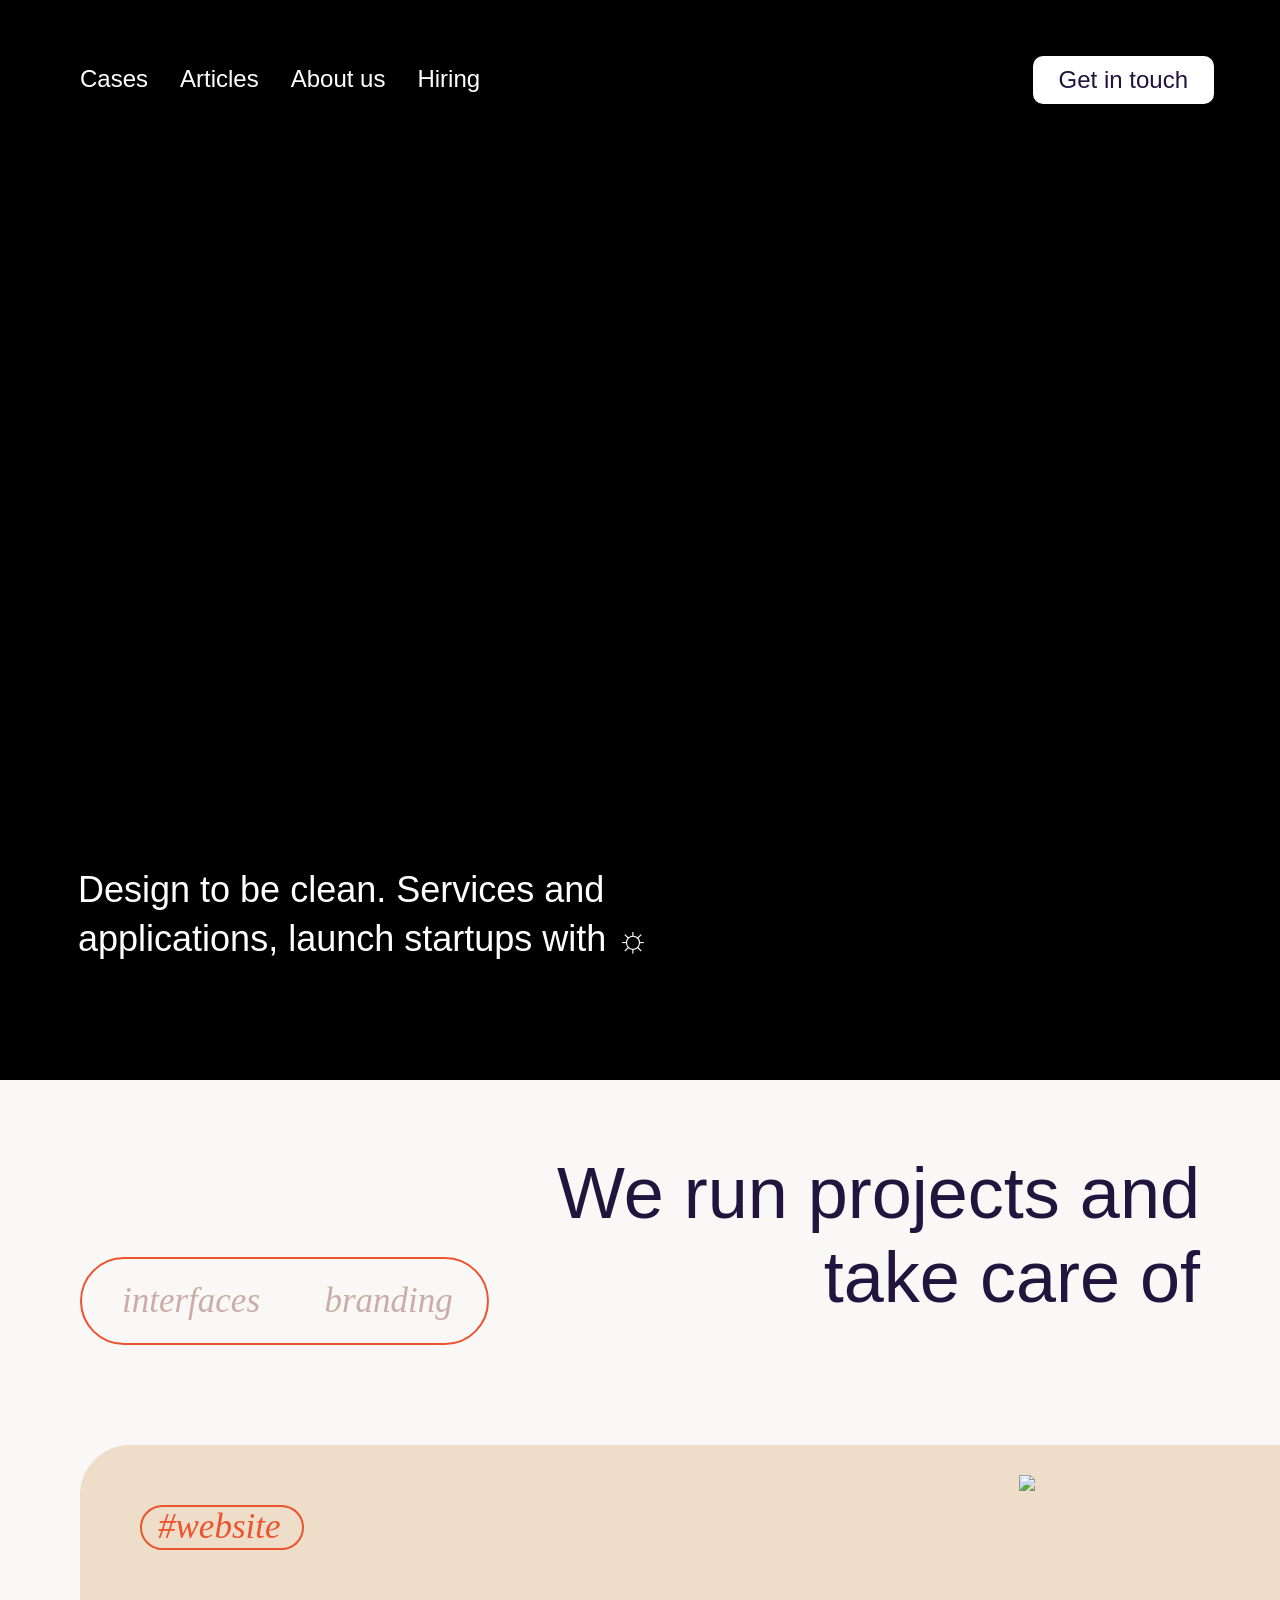
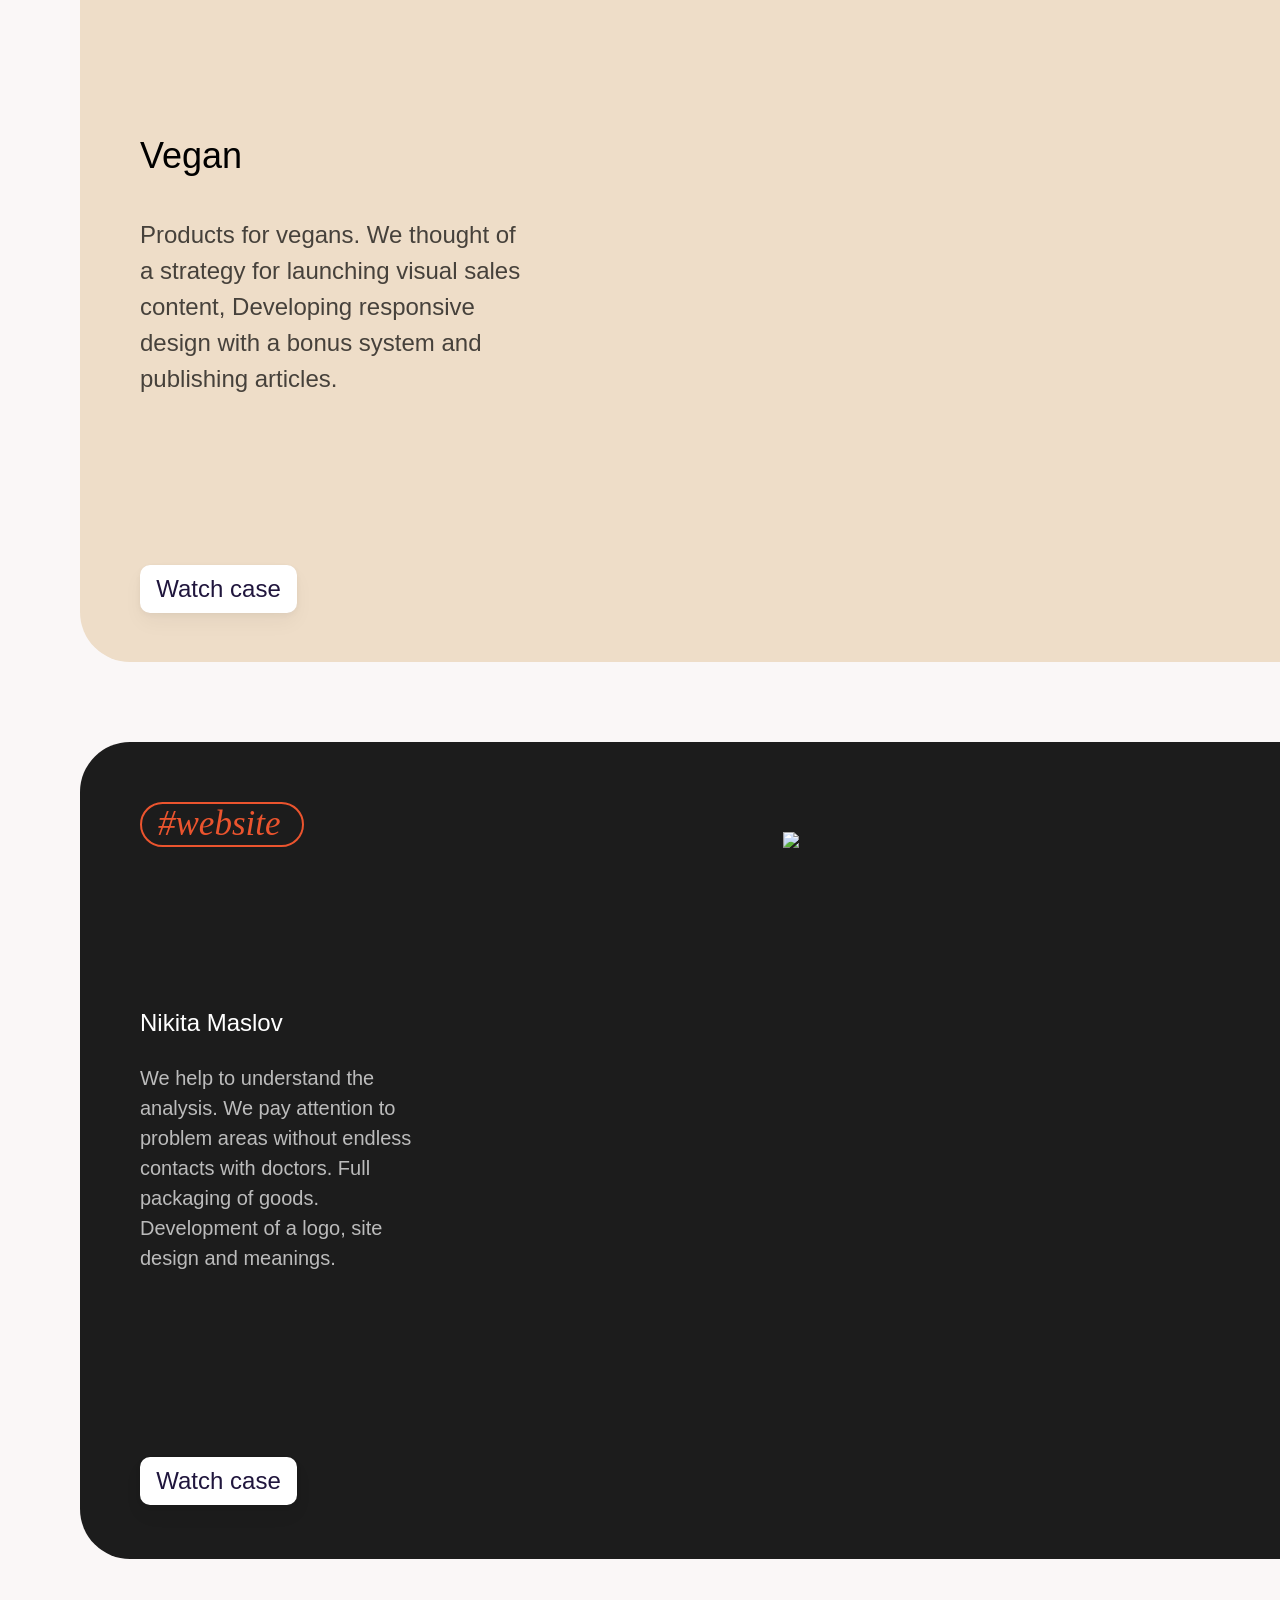
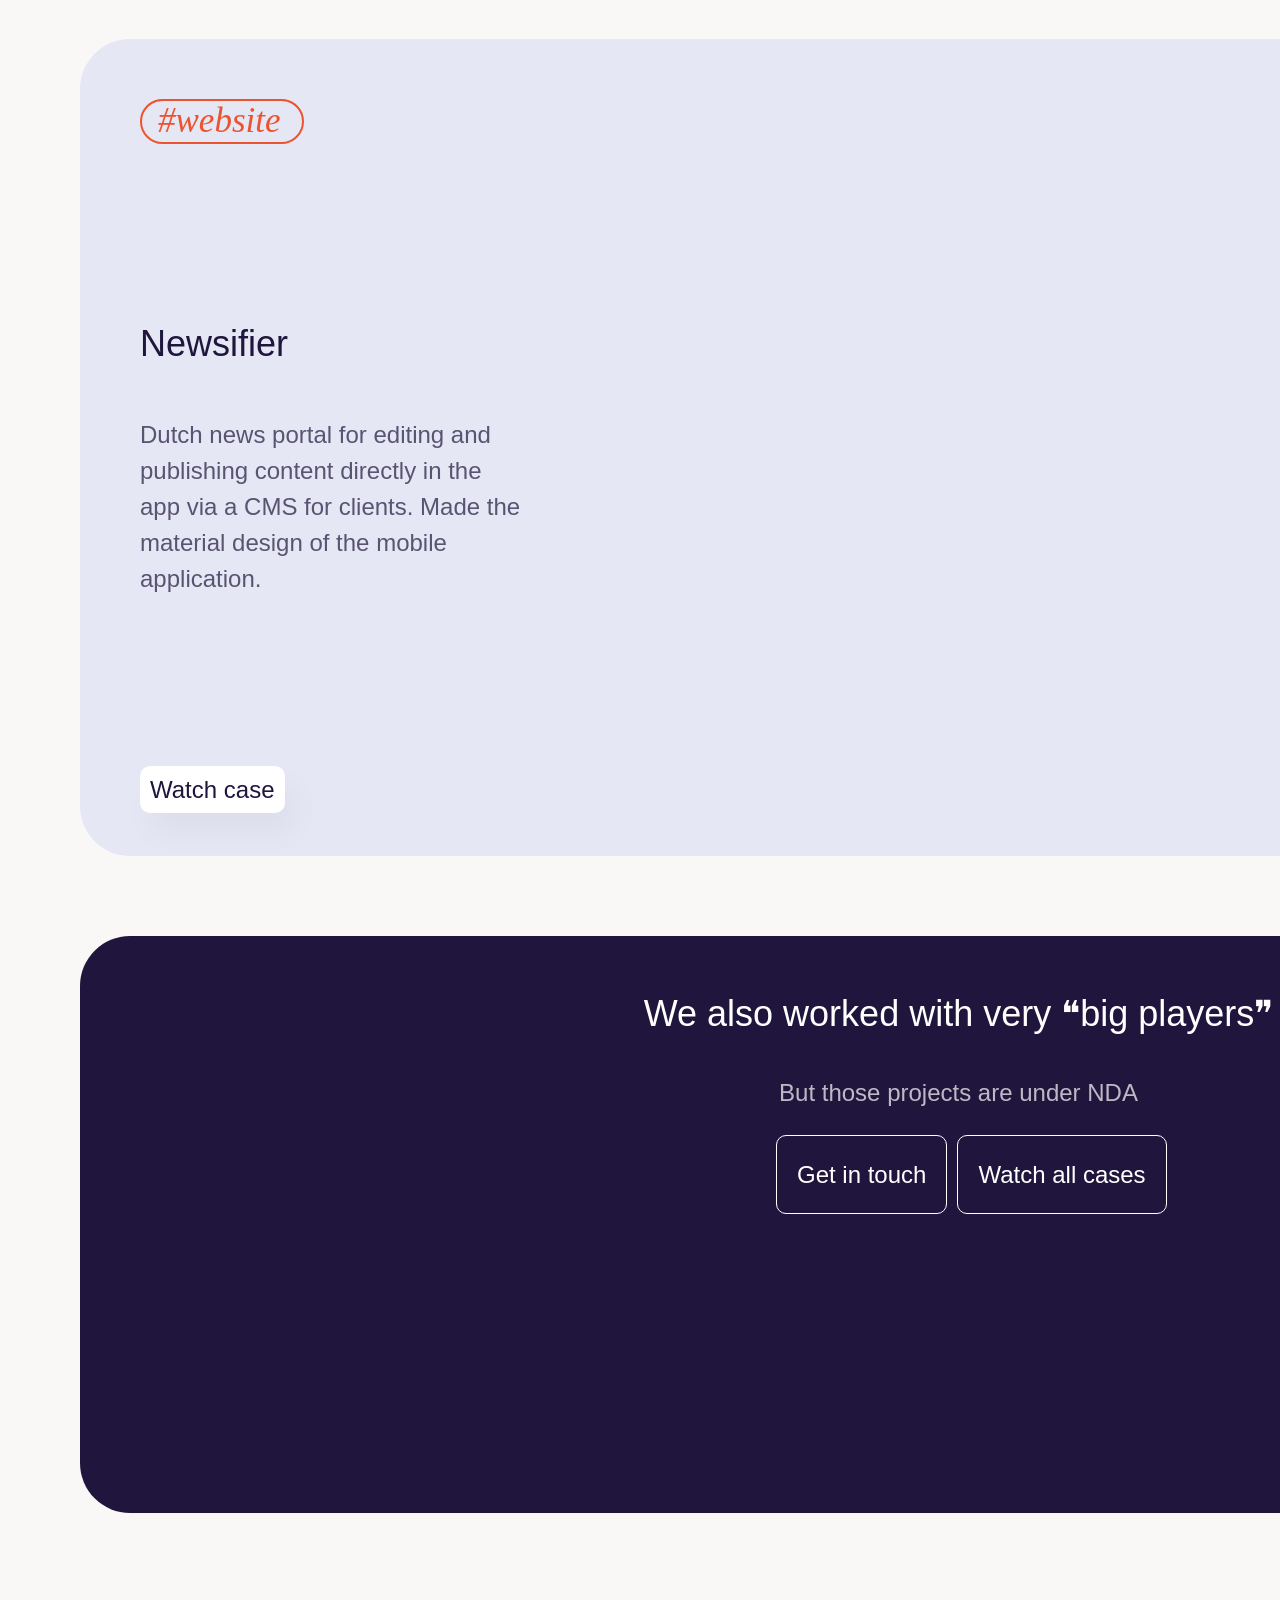
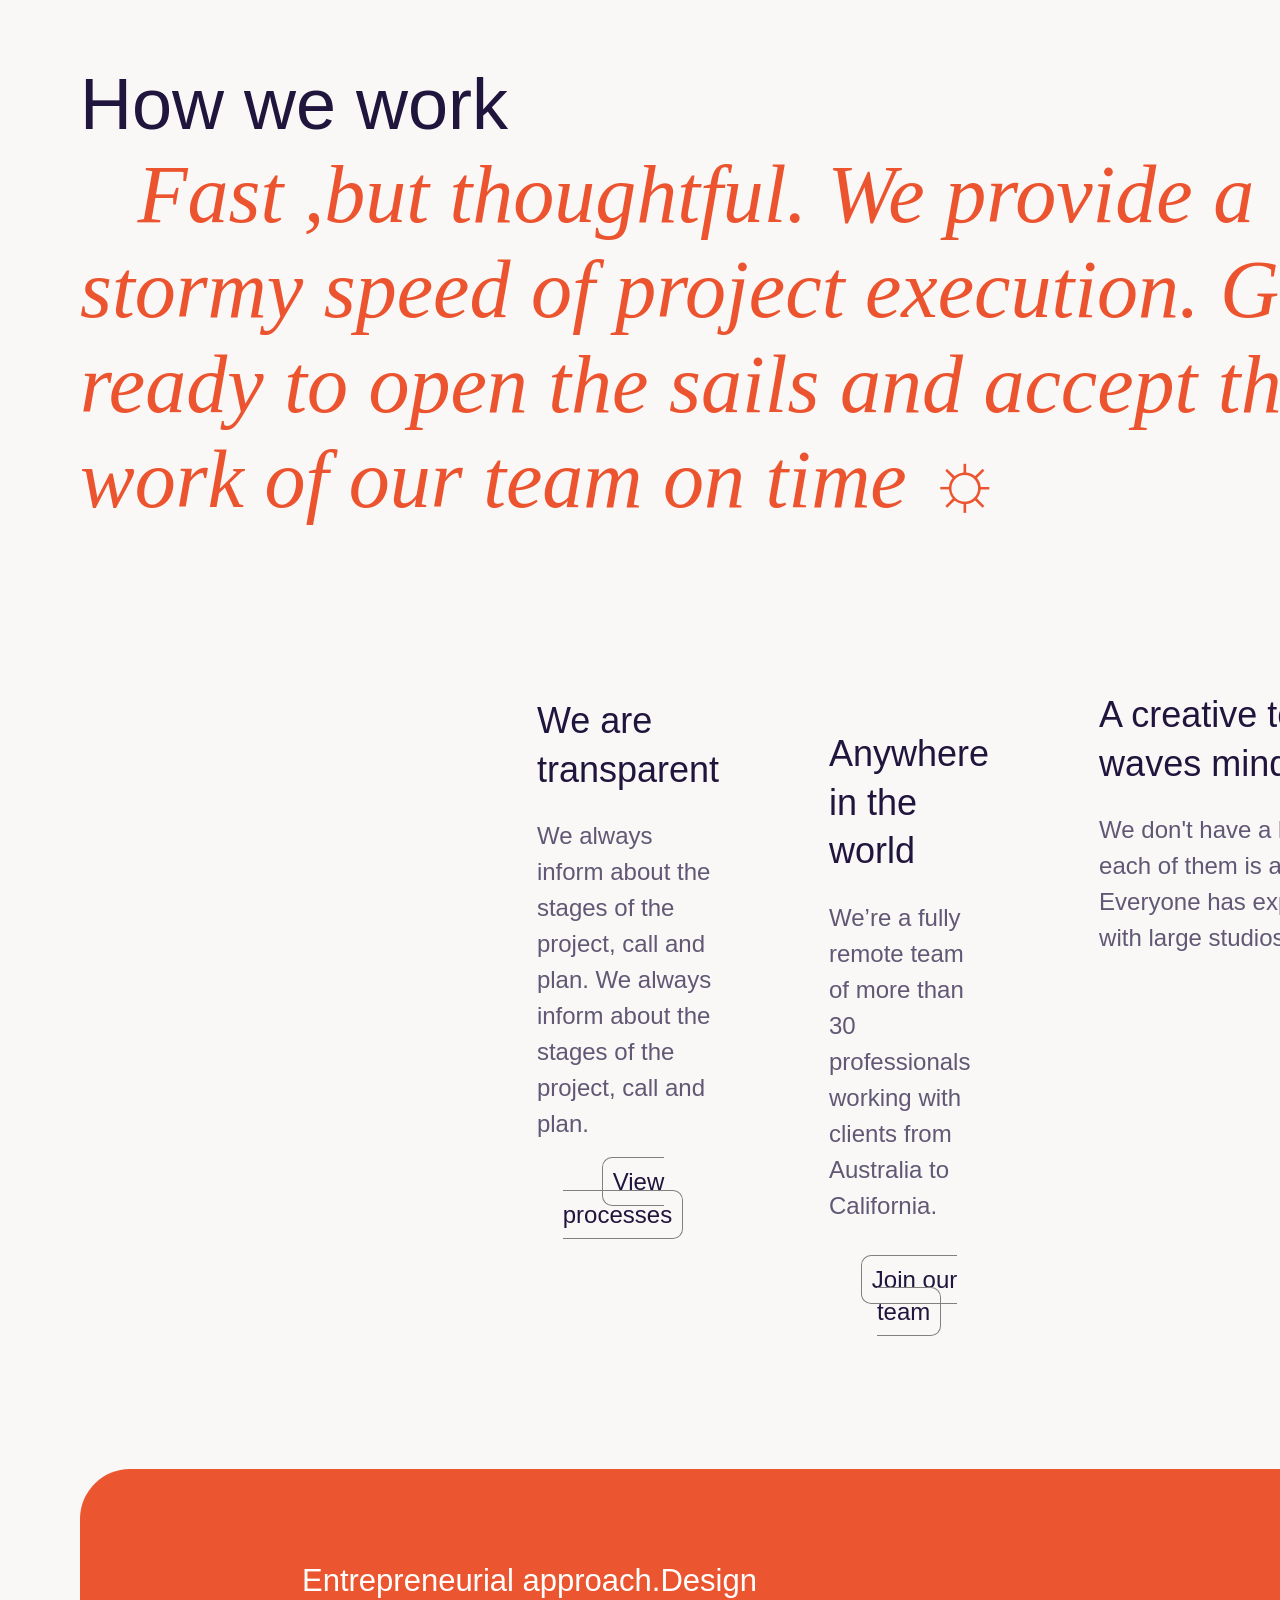
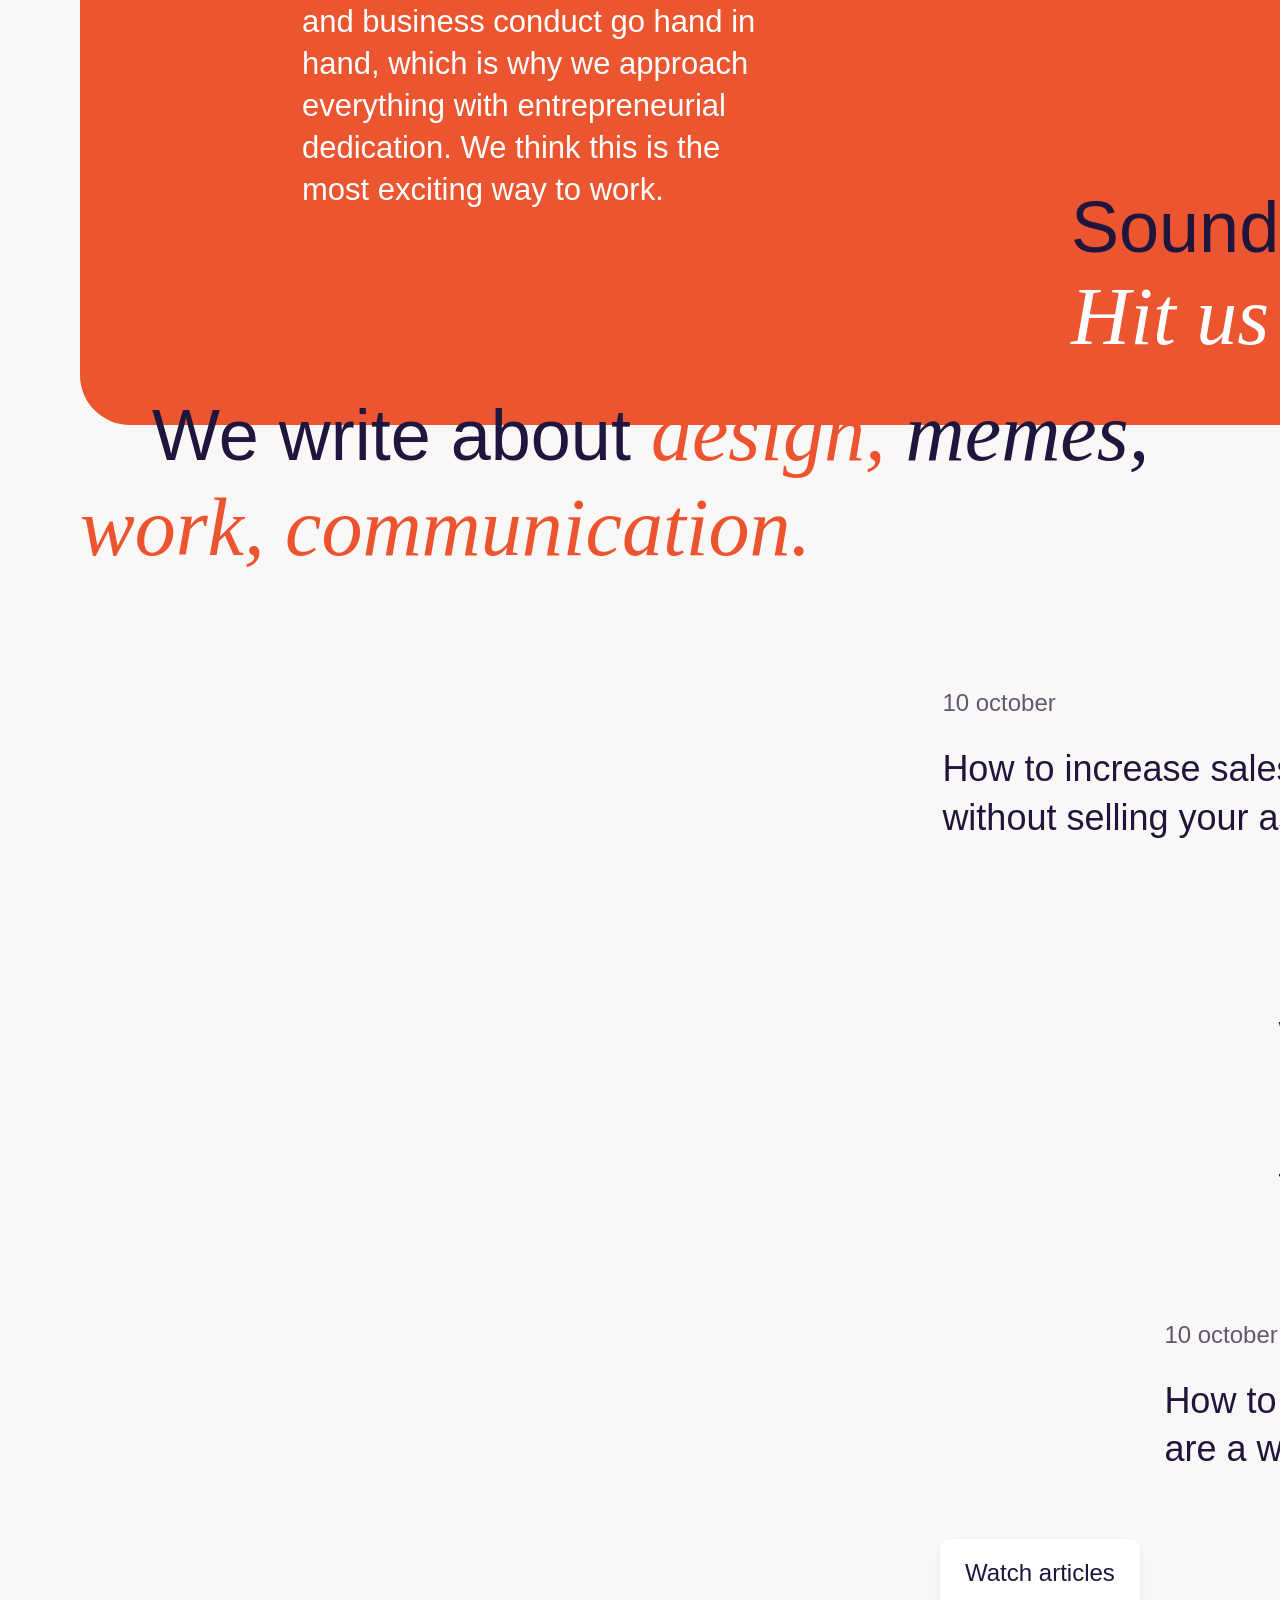
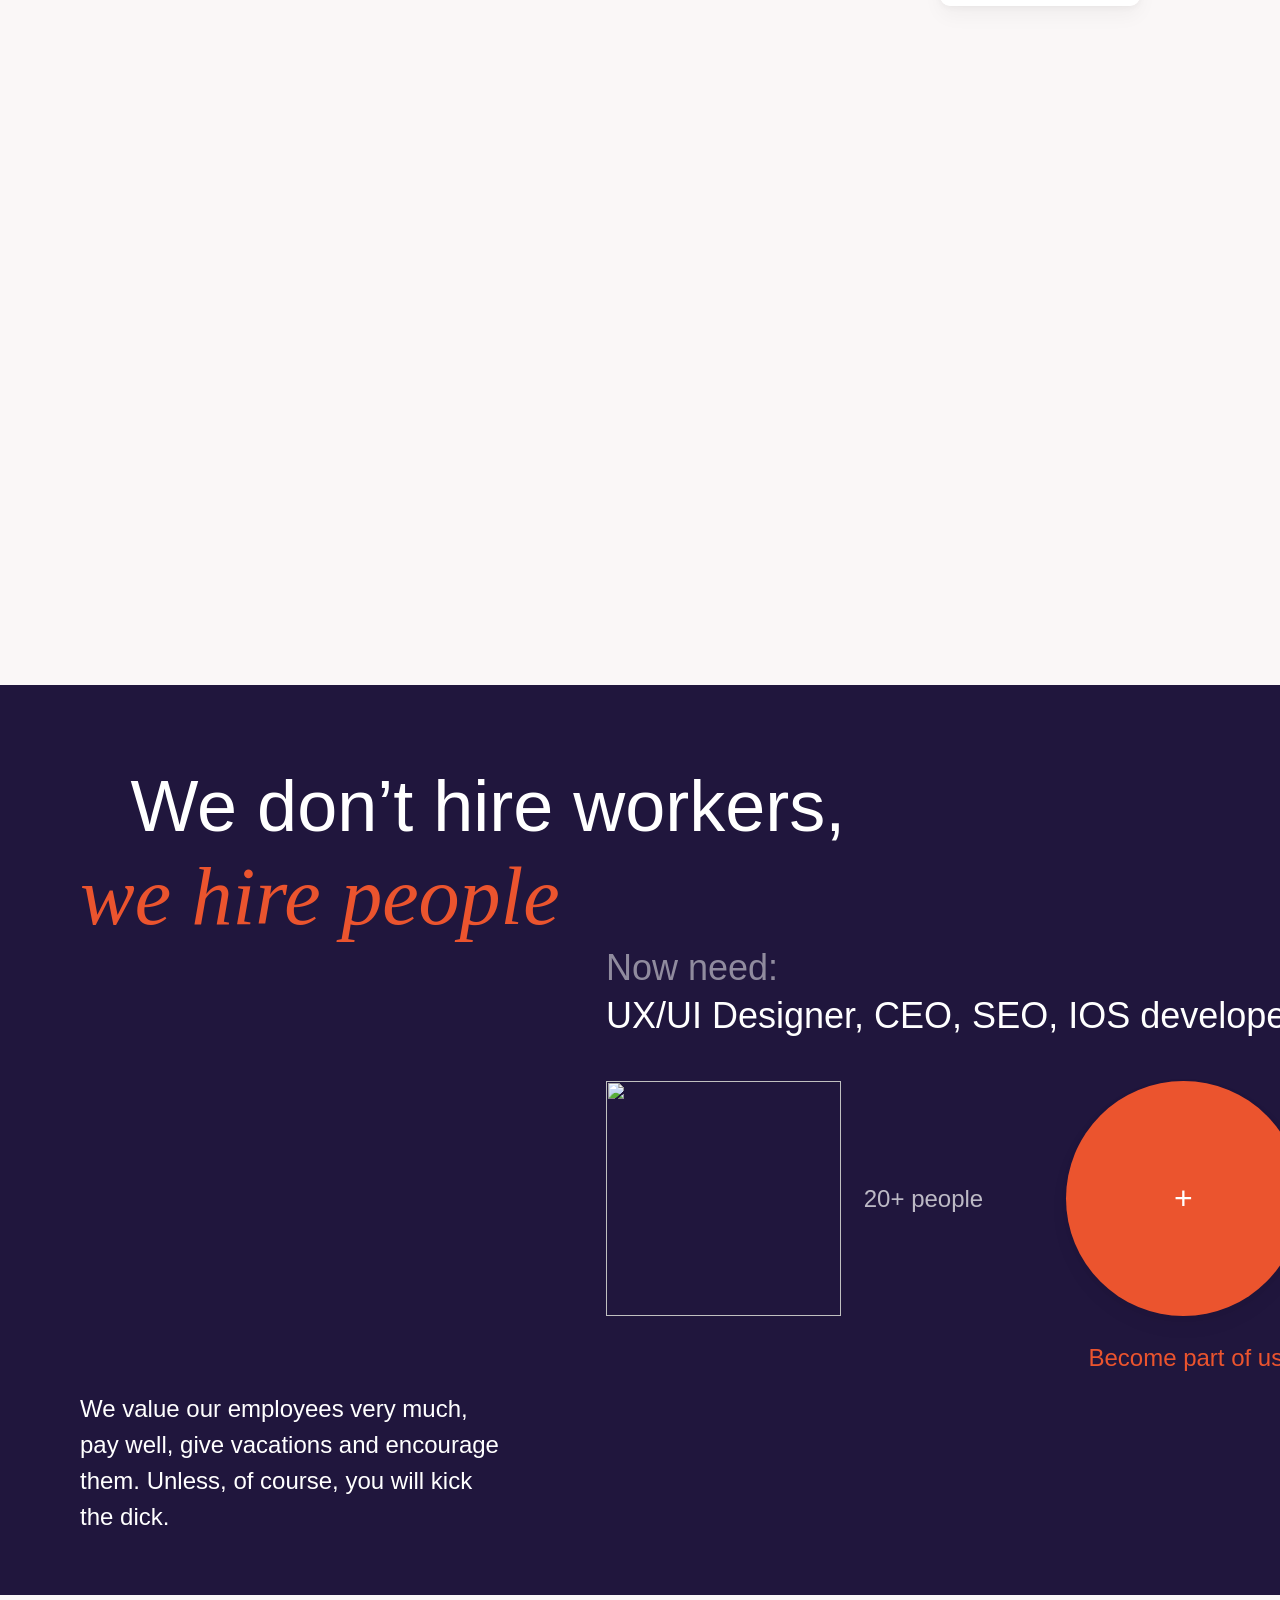
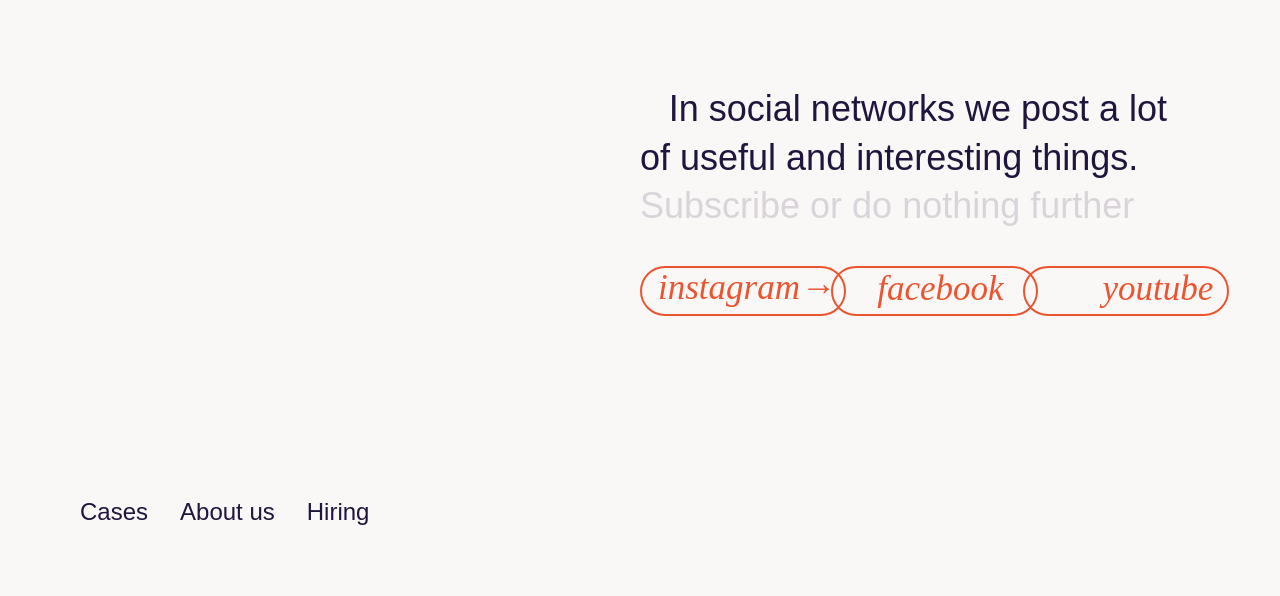
==== index.html @ 2e79daba "test test" ====
<!DOCTYPE html>
<head>
	<meta charset="utf-8">
	<link rel="stylesheet" href="style.css">
	<style type="text/css">
		
	</style>

	







</head>
<body>
<!-- Main -->
	
	<div class="page_one">

		<div class="container">


			<div class="header">
				<div class="header_inner">
					<a class="header_btn" href="#">Cases</a>
					<a class="header_btn" href="#">Articles</a>
					<a class="header_btn" href="#">About us</a>
					<a class="header_btn" href="#">Hiring</a>
				</div>
				<div class="btn_git">
					<div class=btn>
						<a class="git" href="#">Get in touch</a>
					</div>
				</div>	
			</div>


			<div class="page_one_content">
			

				<div class="page_one_text">
					<div class="page_one_text1">
						<h1></h1>
					</div>
					<div class="page_one_text2">
						<h2></h2>
					</div>		
				</div>


			</div>


			<div class="page_one_inf">
				<p class="page_one_inf2">Design to be clean. Services and applications, launch startups with ☼ </p>
			</div>
			<div class="page_one_btn2">	

				<div class="page_one_btn3_text">
					<p class="page_one_btn3_text1">design</p>
				</div>
				<div class="page_one_btn4_text">
					<p class="page_one_btn4_text2">development</p>
				</div>

			</div>

		</div>

	</div>

<!-- Main -->
	
	<div class="content">
		<div class="container">
			
			<div class="content_info">

				<div class="content_btn">
					<div class="content_btn1">
						<p class="content_btn_text1">interfaces</p>
					</div>
					<div class="content_btn2">
						<p class="content_btn_text2">branding</p>
					</div>
				</div>

				<div class="content_info_exp">
					<p>We run projects and take care of </p>
				</div>
			</div>


			<div class="frame_1">
				<div class="frame_1_content">
					<div class="website">
						<p class="website_btn">#website</p>
					</div>
					<div class="frame_1_content_text">
						<h3 class="frame_1_content_text_1">Vegan</h3>
						<p class="frame_1_content_text_2">Products for vegans. We thought of a strategy for launching visual sales content, Developing responsive design with a bonus system and publishing articles.</p>
					</div>
					<div class="watch_case">
						<div class="watch_case_btn">
							<p class="watch_case_btn_text">Watch case</p>
						</div>
					</div>

				</div>
				<div class="frame_1_img">
					<img class="frame_1_iphone" src="img/frame_1.2.png">
				</div>
			</div>


			<div class="frame_2">
				<div class="frame_2_content">
					<div class="website">
						<p class="website_btn">#website</p>
					</div>
					<div class="frame_2_content_text">
						<h3 class="frame_2_content_text_1">Nikita Maslov</h3>
						<p class="frame_2_content_text_2">We help to understand the analysis. We pay attention to problem areas without endless contacts with doctors. Full packaging of goods. Development of a logo, site design and meanings. </p>
					</div>
					<div class="watch_case">
						<div class="watch_case_btn">
							<p class="watch_case_btn_text">Watch case</p>
						</div>
					</div>
					
				</div>
				<div class="frame_2_img">
					<img src="img/frame_2.png">
				</div>
			</div>


			<div class="frame_3" >
				<div class="frame_3_content">
					<div class="website">
						<p class="website_btn">#website</p>
					</div>
					<div class="frame_3_content_text">
							<h3 class="frame_3_content_text_1">Newsifier</h3>
							<p class="frame_3_content_text_2">Dutch news portal for editing and publishing content directly in the app via a CMS for clients. Made the material design of the mobile application.</p>
					</div>
					<div class="watch_case_3">
						<div class="watch_case_btn_3">
							<a class="watch_case_btn_text_3" href="#">Watch case</a>
						</div>
					</div>
				</div>
				<div class="frame_3_img">
					<img src="img/frame_3.png" alt="">
				</div>
			</div>
			<div class="frame_4">
				<marquee scrollamount="80" class="frame_4_12">
					<img class="frame_4_1" src="img/frame_4_1.png" alt="">
					<img class="frame_4_2" src="img/frame_4_2.png" alt="">
					
				</marquee>
				<div class="frame_4_content">
					<div class="frame_4_content_1">
						<p class="frame_4_content_1_1">We also worked with very ❝big players❞</p>
					</div>
					<div class="frame_4_content_2">
						<p class="frame_4_content_2_1">But those projects are under NDA</p>
					</div>
					<div class="frame_4_content_3">
						<div class="frame_4_content_3_1">
							<a class="frame_4_content_3_1_1" href="#">Get in touch</a>
							<a class="frame_4_content_3_1_2" href="#">Watch all cases</a>
						</div>
					</div>
				</div>

				
			</div>
			<div class="frame_5">
				<div class="frame_5_text">
					<h2 class="frame_5_text_1">How we work</h2>
					<div class="frame_5_text_2">
						<p class="frame_5_text_2_1">   Fast ,but thoughtful. We provide a stormy speed of project execution. Get ready to open the sails and accept the work of our team on time ☼</p>
					</div>
				</div>
			</div>
			<div class="frame_6">
				<div class="frame_6_1">
					<div class="frame_6_1_1">
						<h3 class="frame_6_1_1_1">We are transparent</h3>
					</div>
					<div class="frame_6_1_2">
						<p class="frame_6_1_2_1">We always inform about the stages of the project, call and plan. We always inform about the stages of the project, call and plan.</p>
					</div>
					<div class="frame_6_1_3">
						<a class="frame_6_1_3_1" href="#">View processes</a>
					</div>
					<img class="frame_6_img" src="img/frame_6_1.png" alt="">
				</div>
				<div class="frame_6_2">
					<img class="frame_6_2_img" src="img/frame_6_2.png" alt="">
					<div class="frame_6_2_1">
						<h3 class="frame_6_2_1_1">Anywhere in the world</h3>
					</div>
					<div class="frame_6_2_2">
						<p class="frame_6_2_2_1">We’re a fully remote team of more than 30 professionals working with clients from Australia to California.</p>
					</div>
					<div class="frame_6_2_3">
						<a class="frame_6_2_3_1" href="#">Join our team</a>
					</div>
				</div>
				<div class="frame_6_3">
					<div class="frame_6_3_1">
						<p class="frame_6_3_1_1">A creative team with waves minds </p>
					</div>
					<div class="frame_6_3_2">
						<p class="frame_6_3_2_1">We don't have a lot of people, but each of them is a professional. Everyone has experience working with large studios and clients.</p>
					</div>
					<div class="frame_6_3_3">
						
					</div>
				</div>
			</div>

			<div class="frame_7">
				<div class="frame_7_1">
					<p class="frame_7_1_1">Entrepreneurial approach.Design and business conduct go hand in hand, which is why we approach everything with entrepreneurial dedication. We think this is the most exciting way to work.</p>
				</div>
				<div class="frame_7_2">
					<div class="frame_7_2_1">
						<p class="frame_7_2_1_1">Sounds good?</p>
					</div>
					<div class="frame_7_2_2">
						<p class="frame_7_2_2_1">Hit us up →</p><a class="frame_7_2_2_2" href="#">Get in touch</a>
					</div>
				</div>
			</div>

		<!-- <div class="frame_8">
				<div class="frame_8_1">
					<p class="frame_8_1_1_1">We write about</p><p class="frame_8_1_1_2">design,</p><p class="frame_8_1_1_3">memes,</p><p class="frame_8_1_1_4">work, communication</p>
				</div>
				<div class="frame_8_2">
					<div class="frame_8_2_1">
						
					</div>
					<div class="frame_8_2_2">
						
					</div>
				</div>
				<div class="frame_8_3">
					<div class="frame_8_3_1">
						
					</div>
					<div class="frame_8_3_2">
						
					</div>
				</div>
				<div class="frame_8_4">
					<div class="frame_8_4_1">
						
					</div>
					<div class="frame_8_4_2">
						
					</div>
				</div>
			</div> -->

		</div>
	</div>
	
	<div class="people">
		<div class="container">
			<div class="frame_8">
				<div class="frame_8_1">
					<p class="frame_8_1_1_1">We write about <span class="frame_8_1_1_2">design,</span> <span class="frame_8_1_1_3">memes,</span> <span class="frame_8_1_1_4">work, communication.</span> </p>
				</div>
				<div class="frame_8_2">
					<div class="frame_8_2_1">
						<img src="img/people_1.png" alt="">
					</div>
					<div class="frame_8_2_2">
						<p class="frame_8_2_2_1">10 october</p>
						<img class="frame_8_2_2_2" src="img/arrow.png" alt="">
						<p class="frame_8_2_2_3">How to increase sales without selling your ass</p>
					</div>
				</div>
				<div class="frame_8_3">
					<div class="frame_8_3_1">
						<img src="img/people_2.png" alt="">
					</div>
					<div class="frame_8_3_2">
						<p class="frame_8_2_2_1">10 october</p>
						<img class="frame_8_2_2_2" src="img/arrow.png" alt="">
						<p class="frame_8_2_2_3">What to do if work is not progressing but tomorrow is a deadline and you are fucked</p>
					</div>
				</div>
				<div class="frame_8_4">
					<div class="frame_8_4_1">
						<img src="img/people_3.png" alt="">
					</div>
					<div class="frame_8_4_2">
						<p class="frame_8_2_2_1">10 october</p>
						<img class="frame_8_2_2_2" src="img/arrow.png" alt="">
						<p class="frame_8_2_2_3">How to design when you are a wagon</p>
					</div>
				</div>
				<div class="frame_8_btn">
					<div class="btn_watch_articles">
						<a class="btn_watch_articles_1" href="#">Watch articles</a>
					</div>
				</div>

			</div>
		</div>
	</div>




	<div class="workers">
		<div class="container">
			<div class="workers_open">
				<p class="workers_open_1">We don’t hire workers, <span class="workers_open_2">we hire people</span></p>
			</div>
			<div class="workers_content">
				<div class="workers_text">
					<p class="workers_text_1">We value our employees very much, pay well, give vacations and encourage them. Unless, of course, <span class="workers_text_2">you will kick the dick.</span></p>
				</div>
				<div class="workers_team">
					<div class="workers_team_1">
						<p class="workers_team_1_1">Now need:</p>
						<p class="workers_team_1_2">UX/UI Designer, CEO, SEO, IOS developer</p>
					</div>
					<div class="workers_team_2">
						<div class="workers_team_2_1">
							<img class="workers_team_2_1_1" src="img/team_1.png" alt="">
							<p class="workers_team_2_1_2">Roman <br>Solonovich</p>
							<p class="workers_team_2_1_3">Art-director</p>
						</div>
						<div class="workers_team_2_1">
							<img class="workers_team_2_1_1" src="img/team_2.png" alt="">
							<p class="workers_team_2_1_2">Mishail <br>Gan</p>
							<p class="workers_team_2_1_3">Chief Operating <br>Officer </p>
						</div>
						<div class="workers_team_2_3">
							<img class="workers_team_2_1_1" src="img/team_3.png" alt="">
							<p class="workers_team_2_1_2">Andrey <br>Lavrenov</p>
							<p class="workers_team_2_1_3">Product Manager</p>
						</div>
						<div class="workers_team_2_4">
							<p class="workers_team_2_4_1">20+ people</p>
						</div>
						<div class="workers_team_2_5">
							<p class="workers_team_2_5_1">+</p>
							<p class="workers_team_2_5_2">Become part of us</p>
						</div>
					</div>
				</div>
			</div>
		</div>
	</div>
	<div class="bottom_page">
		<div class="container">
			<div class="bottom_page_main">
				<div class="bottom_page_left">
					<img class="bottom_page_left_1" src="img/beachf.png" alt="">
				</div>
				<div class="bottom_page_right">
					<p class="bottom_page_right_1">In social networks we post a lot of useful and interesting things.</p>
					<p class="bottom_page_right_2">Subscribe or do nothing further</p>
					<div class="bottom_page_right_3">
						<div class="bottom_page_right_3_1">
							<p class="bottom_page_right_3_1_1">instagram→</p>
						</div>
						<div class="bottom_page_right_3_2">
							<p class="bottom_page_right_3_2_1">facebook</p>
						</div>
						<div class="bottom_page_right_3_3">
							<p class="bottom_page_right_3_3_1">youtube</p>
						</div>
					</div>
				</div>
			</div>
			<div class="footer">
				<p class="footer_1">Cases</p>
				<p class="footer_2">About us</p>
				<p class="footer_3">Hiring</p>
				<p class="footer_4">Privacy policy</p>
			</div>
		</div>
		
	</div>
	




</body>
---- style.css ----
body{
	margin: 0px;
}




.page_one{
	width: 100%;
	height: 1080px;
	background-color: black;
}



.container{
	margin: 0 80px 0 80px;
}

.header{
	width: 100%;
	height: 150px;
}

.header_inner{
	display: flex;
	position: absolute;
	padding-top: 65px;

	font-family: Arial;
	font-style: normal;
	font-weight: normal;
	font-size: 24px;
	line-height: 116%;

	text-align: center;

	color: #FFFFFF;
	text-decoration: none;




	flex: none;
	order: 0;
	flex-grow: 0;
}

.header_btn{
	color: #fff;
	margin-left: 32px;
	text-decoration: none;
	
}

.header_btn:first-child{
	margin-left: 0;
}

.header_btn:hover{
	padding-bottom: 4.5px;

	border-bottom: 0.5px solid rgba(255, 255, 255, 0.25) ;
}

/*--BTN-------------------------------------------------------------------*/

.btn_git{
	display: flex;
	flex-direction: row;
	align-items: flex-start;
	padding: 10px 16px;
	top: 16px;
	right: 66px;
	margin-top: 40px;

	position: absolute;

	background: #FFFFFF;
	box-shadow: 0px 10px 20px rgba(0, 0, 0, 0.04), 0px 2px 6px rgba(0, 0, 0, 0.04), 0px 0px 1px rgba(0, 0, 0, 0.04);
	border-radius: 10px;
}
.git{
	position: static;
	width: 130px;
	height: 28px;
	font-family: Arial;
	font-style: normal;
	font-weight: normal;
	font-size: 24px;
	line-height: 116%;

	color: #20163D;

	flex: none;
	order: 0;
	flex-grow: 0;
	margin: 0px 10px;
	text-decoration: none;
}


/*--BTN-------------------------------------------------------------------*/

.page_one_content{	
}

.page_one_text{
}

.page_one_text1{
	color: #FFFFFF;
}

.page_one_text2{
	color: #EB542E;
}



.page_one_inf{
	position: absolute;
	width: 583px;
	height: 98px;
	left: 78px;
	top: 830px;

}

.page_one_inf2{
	font-family: Arial;
	font-style: normal;
	font-weight: normal;
	font-size: 36px;
	line-height: 135%;

	color: #FFFFFF;
	margin-bottom: 73px;
}

.page_one_btn2{
	position: relative;
	display: flex;
	width: 419px;
	height: 47px;
	left: 1325px;
	top: 700px;
	
}

.page_one_btn3_text{
	position: absolute;
	


	background-color: inherit;

}

.page_one_btn4_text{
	
	background-color: inherit;
}

.page_one_btn3_text1{
	padding-top: 2px;
	padding-bottom: 2px;
	padding-right: 60px;
	padding-left: 15px;
	margin-right: 40px;
	font-family: Times New Roman;
	font-style: italic;
	font-weight: normal;
	font-size: 35px;
	line-height: 116%;

	color: #EB542E;
	border: 2px solid #EB542E;
	border-radius: 120px;
}

.page_one_btn4_text2{
	padding-top: 2px;
	padding-bottom: 2px;
	padding-left: 70px;
	margin-left: 150px;
	padding-right: 15px;
	font-family: Times New Roman;
	font-style: italic;
	font-weight: normal;
	font-size: 35px;
	line-height: 116%;

	color: #EB542E;
	border: 2px solid #EB542E;
	border-radius: 120px;
}




/*------------------Content------------------*/

.content{
	width: 100%;
	height: 5555px;


	background-color: #faf7f7;
}

.content_info{
	display: flex;
	position: relative;
	
	

}
/*------------------------------CONTENT_BTN---------------------*/
.content_btn{
	display: flex;

	margin-top: 177px;
	width: 405px;
	height: 84px;
	border: 2px solid #EB542E;
	border-radius: 120px;

}

.content_btn1{
	width: 50%;
	position: relative;

	background-color: inherit;
}

.content_btn2{
	width: 50%;

	background-color: inherit;
}

.content_btn_text1{
	margin: 22px 40px;

	font-family: Times New Roman;
	font-style: italic;
	font-weight: normal;
	font-size: 35px;
	line-height: 116%;

	color: #CAADA6;
}

.content_btn_text2{
	margin: 22px 40px;
	font-family: Times New Roman;
	font-style: italic;
	font-weight: normal;
	font-size: 35px;
	line-height: 116%;

	color: #CAADA6;
}

.content_btn_text1:hover{
	margin: 6px 6px 6px 6px ;
	padding: 13px 30px;

	color: #fff;
	background-color: #EB542E;
	border:  2px solid #EB542E;
	border-radius: 120px;

}

.content_btn_text2:hover{
	margin: 6px 6px 6px 6px ;
	padding: 13px 30px;

	color: #fff;
	background-color: #EB542E;
	border: 2px solid #EB542E;
	border-radius: 120px;

}
/*------------------------------CONTENT_BTN---------------------*/
.content_info_exp{
	width: 60%;
	position: absolute;
	text-align: right;


	top: 0;
	right: 0;

	font-family: Arial;
	font-style: normal;
	font-weight: normal;
	font-size: 72px;
	line-height: 116%;

	color: #20163D;	
}


/*-----------FRAME-----------------------------------------*/

/*-------------------BTN---WEBSITE-------------------------*/
.website{
	width: 178px;
	height: 47px;

	margin-left: 60px;
	margin-top: 60px;
	
	font-family: Times New Roman;
	font-style: italic;
	font-weight: normal;
	font-size: 35px;
	line-height: 116%;

	color: #EB542E;
	flex: none;
}
.website_btn{
	width: 124px;
	padding-left: 16px;
	padding-right: 20px;
 	border: 2px solid #EB542E;
	border-radius: 120px;	
}
/*-------------------BTN---WEBSITE-------------------------*/
/*-----------------------Watch case------------------------*/
.watch_case{
	margin-left: 60px;
	margin-top: 180px;
	width: 157px;
	height: 48px;

	background: #FFFFFF;
	box-shadow: 0px 10px 20px rgba(0, 0, 0, 0.04), 0px 2px 6px rgba(0, 0, 0, 0.04), 0px 0px 1px rgba(0, 0, 0, 0.04);
	border-radius: 10px;
}
.watch_case_btn{
	

	flex: none;
	order: 0;
	flex-grow: 0;
	
}
.watch_case_btn_text{
	
	padding-top: 10px;
	text-align: center;
	
	font-family: Arial;
	font-style: normal;
	font-weight: normal;
	font-size: 24px;
	line-height: 116%;

	color: #20163D;
}



/*-----------------------Watch case------------------------*/
/*----------------------FRAME 1----------------------------*/

.frame_1{
	display: flex;
	position: relative;
	width: 1757px;
	height: 817px;
	margin-top: 100px;


	background: #EEDDC8;
	border-radius: 50px;
}
.frame_1_content{
	width: 50%;
	height: 817px;


}
.frame_1_content_text{
	width: 382px;
	height: 253px;

	margin-top: 180px;
	margin-left: 60px;
}

.frame_1_content_text_1{
	font-family: Arial;
	font-style: normal;
	font-weight: normal;
	font-size: 36px;
	line-height: 135%;
}

.frame_1_content_text_2{
	font-family: Arial;
	font-style: normal;
	font-weight: normal;
	font-size: 24px;
	line-height: 150%;

	opacity: 0.7;
}

.frame_1_img{

	position: relative;
	width: 50%;
	height: 817px;


}

.frame_1_iphone{
	position: relative;

	margin-top: 30px;
	margin-left: 60px;
}


/*----------------------FRAME 1----------------------------*/


/*----------------------FRAME 2----------------------------*/



.frame_2{
	display: flex;
	position: relative;
	width: 1757px;
	height: 817px;
	margin: 80px 0px 0px 0px;

	background: #1c1c1c;
	border-radius: 50px;
}
.frame_2_content{
	width: 40%;
	height: 817px;
}
.frame_2_content_text{
	margin: 158px 60px;

	width: 289px;
	height: 210px;
	margin-bottom: 240px;
}
.frame_2_content_text_1{
	font-family: Arial;
	font-style: normal;
	font-weight: normal;
	font-size: 24px;
	line-height: 135%;

	color: #FFFFFF;

}
.frame_2_content_text_2{
	font-family: Arial;
	font-style: normal;
	font-weight: normal;
	font-size: 20px;
	line-height: 150%;



	color: #FFFFFF;

	opacity: 0.7;

	flex: none;
	order: 1;
	flex-grow: 0;
	margin: 16px 0px;
}

.frame_2_img{
	margin-top: 90px;
	margin-bottom: 90px;

	width: 60%;
}
/*----------------------FRAME 2----------------------------*/



/*----------------------FRAME 3----------------------------*/
.frame_3{
	display: flex;
	position: relative;
	width: 1757px;
	height: 817px;

	margin: 80px 0px;
	

	background: #E5E7F4;
	border-radius: 50px;
}
.frame_3_content{
	width: 40%;
}
.frame_3_content_text{
	margin-top: 150px;
	margin-left: 60px;
	display: flex;
	flex-direction: column;
	align-items: flex-start;
	padding: 0px;

	position: absolute;
	width: 382px;
	height: 253px;
	
}
.frame_3_content_text_1{
	font-family: Arial;
	font-style: normal;
	font-weight: normal;
	font-size: 36px;
	line-height: 135%;

	color: #20163D;

	flex: none;
	order: 0;
	flex-grow: 0;
	margin: 24px 0px;
}
.frame_3_content_text_2{
	font-family: Arial;
	font-style: normal;
	font-weight: normal;
	font-size: 24px;
	line-height: 150%;

	color: #20163D;

	opacity: 0.7;

	flex: none;
	order: 1;
	flex-grow: 0;
	margin: 24px 0px;
}
.frame_3_img{
	margin-right: 75px;
	width: 60%;
}

.watch_case_3{
	margin-left: 60px;
	margin-top: 630px;
	width: 157px;
	height: 48px;

	
}
.watch_case_btn_3{
	position: relative;

	
	
}
.watch_case_btn_text_3{
	
	padding: 10px 10px;
	text-align: center;
	
	font-family: Arial;
	font-style: normal;
	font-weight: normal;
	font-size: 24px;
	line-height: 116%;

	color: #20163D;
	text-decoration: none;

	background: #FFFFFF;
	box-shadow: 10px 20px 30px rgba(0, 0, 0, 0.04);
	
	border-radius: 10px;
}
.watch_case_btn_text_3:hover{
	box-shadow: 0px 10px 20px rgba(0, 0, 0, 0.04), 0px 2px 6px rgba(0, 0, 0, 0.04), 0px 0px 1px rgba(0, 0, 0, 0.04););
}
/*----------------------FRAME 3----------------------------*/
/*----------------------FRAME 4----------------------------*/
.frame_4{
	width: 1757px;
	height: 577px;
	background-color: #20163D;
	border-radius: 50px;
	
}
.frame_4_12{
	display: flex;
	flex-wrap: wrap;
}
.frame_4_2{
	margin-left: 112px;
}

.frame_4_content{
	position: relative;
	text-align: center;
}
.frame_4_content_1{

}
.frame_4_content_1_1{
	font-family: Arial;
	font-style: normal;
	font-weight: normal;
	font-size: 36px;
	line-height: 135%;
	color: #FFFFFF;
}


.frame_4_content_2{
	position: relative;
}
.frame_4_content_2_1{
	font-family: Arial;
	font-style: normal;
	font-weight: normal;
	font-size: 24px;
	line-height: 150%;

	color: #FFFFFF;

	opacity: 0.7;
}


.frame_4_content_3{

}
.frame_4_content_3_1{
	display: flex;
	margin-left: 696px;
}
.frame_4_content_3_1_1{
	padding: 25px 20px;
	margin: 0;
	font-family: Arial;
	font-style: normal;
	font-weight: normal;
	font-size: 24px;
	line-height: 116%;

	color: #FFFFFF;
	text-decoration: none;

	flex: none;
	order: 0;
	flex-grow: 0;

	border: 1px solid #ffffff;
	border-radius: 10px;
}
.frame_4_content_3_1_2{
	padding: 25px 20px;
	margin: 0px 0px 0px 10px;
	font-family: Arial;
	font-style: normal;
	font-weight: normal;
	font-size: 24px;
	line-height: 116%;

	color: #FFFFFF;
	text-decoration: none;

	flex: none;
	order: 0;
	flex-grow: 0;

	border: 1px solid #ffffff;
	border-radius: 10px;
}

.frame_4_content_3_1_1:hover{
	color: #20163D;
	background: #FFFFFF;
	box-shadow: 0px 10px 20px rgba(0, 0, 0, 0.04), 0px 2px 6px rgba(0, 0, 0, 0.04), 0px 0px 1px rgba(0, 0, 0, 0.04);
	border-radius: 10px;
}
.frame_4_content_3_1_2:hover{
	color: #20163D;
	background: #FFFFFF;
	box-shadow: 0px 10px 20px rgba(0, 0, 0, 0.04), 0px 2px 6px rgba(0, 0, 0, 0.04), 0px 0px 1px rgba(0, 0, 0, 0.04);
	border-radius: 10px;
}
/*----------------------FRAME 4----------------------------*/


/*----------------------FRAME 5----------------------------*/

.frame_5{

}
.frame_5_text{

}

.frame_5_text_1{
	margin: 150px 0px 0px 0px;
	font-family: Arial;
	font-style: normal;
	font-weight: normal;
	font-size: 72px;
	line-height: 116%;


	color: #20163D;
}
.frame_5_text_2{
	width: 1313px;
}
.frame_5_text_2_1{
	text-indent: 0.7em;
	margin: 0px 0px;
	font-family: Times New Roman;
	font-style: italic;
	font-weight: normal;
	font-size: 82px;
	line-height: 116%;

	color: #EB542E;
}

/*----------------------FRAME 5----------------------------*/
/*----------------------FRAME 6----------------------------*/

.frame_6{
	margin-left: 262px;
	width: 1316px;
	display: flex;
	justify-content: center;
}
.frame_6_1{
	margin: 146px 55px 0px 304px;
	width: 364px;

}
.frame_6_1_1{

}
.frame_6_1_1_1{
	font-family: Arial;
	font-style: normal;
	font-weight: normal;
	font-size: 36px;
	line-height: 135%;

	color: #20163D;

	flex: none;
	order: 0;
	align-self: stretch;
	flex-grow: 0;
	margin: 24px 0px;
}
.frame_6_1_2{

}
.frame_6_1_2_1{
	font-family: Arial;
	font-style: normal;
	font-weight: normal;
	font-size: 24px;
	line-height: 150%;

	color: #20163D;

	opacity: 0.7;

	flex: none;
	order: 1;
	flex-grow: 0;
	margin: 24px 0px;
}
.frame_6_1_3{
	text-align: center;
}
.frame_6_1_3_1{
	padding: 10px 10px;
	font-family: Arial;
	font-style: normal;
	font-weight: normal;
	font-size: 24px;
	line-height: 135%;

	color: #20163D;
	text-decoration: none;

	flex: none;
	order: 0;
	flex-grow: 0;
	margin: 0px 10px;

	border: 1px solid grey;
	border-radius: 10px;
}
.frame_6_img{
	margin-top: 50px;
}

.frame_6_2{
	margin: 140px 55px;
	width: 364px;

}
.frame_6_2_img{
	margin-top: 35px;
}

.frame_6_2_1_1{
	font-family: Arial;
	font-style: normal;
	font-weight: normal;
	font-size: 36px;
	line-height: 135%;

	color: #20163D;

	flex: none;
	order: 0;
	flex-grow: 0;
	margin: 24px 0px;
}

.frame_6_2_2_1{
	font-family: Arial;
	font-style: normal;
	font-weight: normal;
	font-size: 24px;
	line-height: 150%;

	color: #20163D;

	opacity: 0.7;

	flex: none;
	order: 1;
	flex-grow: 0;
	margin: 24px 0px;
	margin-bottom: 40px;
}
.frame_6_2_3{
	text-align: center;
}
.frame_6_2_3_1{
	margin-top: 40px;
	padding: 10px 10px;
	font-family: Arial;
	font-style: normal;
	font-weight: normal;
	font-size: 24px;
	line-height: 135%;

	color: #20163D;
	text-decoration: none;

	flex: none;
	order: 0;
	flex-grow: 0;
	border: 1px solid grey;
	border-radius: 10px;
}


.frame_6_3{
	
	margin: 140px 304px 132px 55px ;
	width: 364px;

}

.frame_6_3_1{

}
.frame_6_3_1_1{
	width: 364px;
	font-family: Arial;
	font-style: normal;
	font-weight: normal;
	font-size: 36px;
	line-height: 135%;

	color: #20163D;

	flex: none;
	order: 0;
	flex-grow: 0;
	margin: 24px 0px;
}
.frame_6_3_2{
	width: 364px;
}
.frame_6_3_2_1{
	font-family: Arial;
	font-style: normal;
	font-weight: normal;
	font-size: 24px;
	line-height: 150%;

	color: #20163D;

	opacity: 0.7;

	flex: none;
	order: 1;
	flex-grow: 0;
	margin: 24px 0px;
}
.frame_6_3_3{
	background-image: url(img/frame_6_3.png);
	background-position:center center;
   	background-size:cover;
   	width: 364px;
	height: 165px;
	background-blend-mode: luminosity;
	-webkit-filter: grayscale(100%); 
    filter: grayscale(100%);
}
/*----------------------FRAME 6----------------------------*/
/*----------------------FRAME 7----------------------------*/
.frame_7{
	display: flex;
	position: absolute;
	width: 1760px;
	height: 556px;

	background: #EB5631;
	border-radius: 50px;
}
.frame_7_1{
	display: flex;
	width: 50%;


	padding: 60px 0px 153px 222px;
}
.frame_7_1_1{
	width: 492px;
	height: 343px;
	font-family: Arial;
	font-style: normal;
	font-weight: normal;
	font-size: 31px;
	line-height: 135%;

	color: #FFFFFF;
}
.frame_7_2{
	width: 50%;
}

.frame_7_2_1{

}
.frame_7_2_1_1{
	margin-top: 317px;
	margin-bottom: 0px;
	font-family: Arial;
	font-style: normal;
	font-weight: normal;
	font-size: 72px;
	line-height: 116%;

	color: #20163D;
}
.frame_7_2_2{
	display: flex;

}
.frame_7_2_2_1{
	margin: 0px 0px;
	font-family: Times New Roman;
	font-style: italic;
	font-weight: normal;
	font-size: 82px;
	line-height: 116%;

	color: #FFFFFF;
}
.frame_7_2_2_2{
	margin-left: 427px;
	margin-top: 20px;
	text-decoration: none;
	font-family: Arial;
	font-style: normal;
	font-weight: normal;
	font-size: 24px;
	line-height: 116%;

	color: #20163D;

	display: flex;
	flex-direction: row;
	align-items: flex-start;
	padding: 20px 25px;

	position: absolute;
	background: #FFFFFF;
	box-shadow: 0px 10px 20px rgba(0, 0, 0, 0.04), 0px 2px 6px rgba(0, 0, 0, 0.04), 0px 0px 1px rgba(0, 0, 0, 0.04);
	border-radius: 10px;

	
}
/*----------------------FRAME 7----------------------------*/


/*-----------------------PEOPLE----------------------------*/
.people{
	width: 100%;
	height: 2050px;
	background-color: #faf7f7;
}

/*----------------------FRAME 8----------------------------*/
.frame_8{
	position: absolute;
	width: 1538px;
	height: 1622px;
	margin-top: 150px;
}
.frame_8_1{
	width: 1070px;
	position: relative;
	display: block;
	text-indent: 4.5em;
}
.frame_8_1_1_1{
	margin: 0px 0px;
	font-family: Arial;
	font-style: normal;
	font-weight: normal;
	font-size: 72px;
	line-height: 116%;


	color: #20163D;
}
.frame_8_1_1_2{
	margin: 0px 0px;
	font-family: Times New Roman;
	font-style: italic;
	font-weight: normal;
	font-size: 82px;
	line-height: 116%;

	color: #EB542E;

}
.frame_8_1_1_3{
	margin: 0px 0px;
	font-family: Times New Roman;
	font-style: italic;
	font-weight: normal;
	font-size: 82px;
	line-height: 116%;

	color: #20163D;
}
.frame_8_1_1_4{
	margin: 0px 0px;
	font-family: Times New Roman;
	font-style: italic;
	font-weight: normal;
	font-size: 82px;
	line-height: 116%;

	color: #EB542E;

}
.frame_8_2{
	position: relative;

	display: flex;
	margin-left: 191px;
	margin-top: 100px;
 	width: 1091px;
}
.frame_8_2_1{
	width: 59.3%;
}
.frame_8_2_2{
	width: 40.7%;
	margin-left: 60px;
}
.frame_8_2_2_1{
	margin-top: 10px;
	font-family: Arial;
	font-style: normal;
	font-weight: normal;
	font-size: 24px;
	line-height: 150%;

	color: #20163D;

	opacity: 0.7;
}
.frame_8_2_2_2{
	position: absolute;
	top: 0px;
	right: 0px;
	/*margin-left: 404px;
	margin-bottom: 411px;*/

	color: #EB542E;;
}
.frame_8_2_2_3{
	margin: 0px 0px;
	font-family: Arial;
	font-style: normal;
	font-weight: normal;
	font-size: 36px;
	line-height: 135%;

	color: #20163D;
}








.frame_8_3{
	position: relative;


	display: flex;
	margin-left: 527px;
	margin-top: 100px;
	width: 1091px;
}
.frame_8_3_1{
	width: 59.3%;
}
.frame_8_3_2{
	width: 40.7%;
	margin-left: 60px;

}














.frame_8_4{
	position: relative;

	display: flex;
	margin-left: 413px;
	margin-top: 100px;
	width: 1091px;
}
.frame_8_4_1{
	width: 59.3%;
}
.frame_8_4_2{
	width: 40.7%;
	margin-left: 60px;

}
/*----------------------FRAME 8----------------------------*/
.frame_8_btn{
	position: relative;
	margin-left: 850px;
}
.btn_watch_articles{
	margin-top: 85px;
}
.btn_watch_articles_1{
	padding: 20px 25px;
	
	text-decoration: none;

	font-family: Arial;
	font-style: normal;
	font-weight: normal;
	font-size: 24px;
	line-height: 116%;

	color: #20163D;

	flex: none;
	order: 0;
	flex-grow: 0;
	margin: 0px 10px;

	background: #FFFFFF;
	box-shadow: 0px 10px 20px rgba(0, 0, 0, 0.04), 0px 2px 6px rgba(0, 0, 0, 0.04), 0px 0px 1px rgba(0, 0, 0, 0.04);
	border-radius: 10px;
}


/*-----------------------PEOPLE----------------------------*/
/*-----------------------WORKERS----------------------------*/
.workers{

	position: relative;
	width: 100%;
	height: 910px;

	background: #20163D;
}

.workers_open{
	padding-top: 80px;
	margin: 0px 0px;
	width: 787px;
}

.workers_open_1{
	margin: 0px 0px;
	text-indent: .7em;
	font-family: Arial;
	font-style: normal;
	font-weight: normal;
	font-size: 72px;
	line-height: 116%;

	color: #FFFFFF;
}

.workers_open_2{
	font-family: Times New Roman;
	font-style: italic;
	font-weight: normal;
	font-size: 82px;
	line-height: 116%;

	color: #EB542E;
}

.workers_content{
	display: flex;
	width: 100%;
}

.workers_text{
	width: 30%;
}
.workers_text_1{
	width: 427px;
	margin-top: 447px;
	font-family: Arial;
	font-style: normal;
	font-weight: normal;
	font-size: 24px;
	line-height: 150%;

	color: #FFFFFF;
}
.workers_text_2::first-line{
	color: red;

}
.workers_team{
	width: 70%;
	margin-left: 190px;
}


.workers_team_1_1{
	margin: 0px 0px;
	font-family: Arial;
	font-style: normal;
	font-weight: normal;
	font-size: 36px;
	line-height: 135%;

	color: rgba(255, 255, 255, 0.5);
}

.workers_team_1_2{
	margin: 0px 0px;
	font-family: Arial;
	font-style: normal;
	font-weight: normal;
	font-size: 36px;
	line-height: 135%;

	color: #FFFFFF;
}








.workers_team_2{
	margin-top: 40px;
	display: flex;
}
.workers_team_2_1{

	margin-right: -235px;
}
.workers_team_2:hover div{
	margin-right: -25px;
	transition: 2s;
	opacity: 1;
}
.workers_team_2:hover p{
	opacity: 1;
	transition: 2s;
}
.workers_team_2_3{
	z-index: 3;
	margin-right: -25px;
}
.workers_team_2_1_1{
	width: 235px;
	height: 235px;
}
.workers_team_2_1_2{
	font-family: Arial;
	font-style: normal;
	font-weight: normal;
	font-size: 24px;
	line-height: 135%;

	color: #FFFFFF;

	flex: none;
	order: 0;
	flex-grow: 0;
	margin: 32px 0px 0px 0px;
	opacity: 0;
}
.workers_team_2_1_3{
	font-family: Arial;
	font-style: normal;
	font-weight: normal;
	font-size: 24px;
	line-height: 150%;

	color: #FFFFFF;

	opacity: 0.7;

	flex: none;
	order: 1;
	flex-grow: 0;
	margin: 12px 0px;
	opacity: 0;
}

.workers_team_2_4{
	margin-right: -25px;
	z-index: 1;
	width: 235px;
	height: 235px;
	
	background-image: url(img/team_4.png);

}
.workers_team_2_4_1{
	margin: 100px 20px 0px 0px;
	/*padding: 100px 49px 99px 66px;
	border: 1px solid  #382F54;
	background-color: #382F54;
	border-radius: 50%;*/

	font-family: Arial;
	font-style: normal;
	font-weight: normal;
	font-size: 24px;
	line-height: 150%;

	text-align: center;

	color: #FFFFFF;

	opacity: 0.7;
}


.workers_team_2_5{

}
.workers_team_2_5_1{
	margin: 0px 0px 0px 40px;
	font-family: Arial;
	font-style: normal;
	font-weight: normal;
	font-size: 32px;
	line-height: 116%;

	color: #FFFFFF;

	padding: 99px 108px;
	background: #EB542E;
	border-radius: 50%;
	box-shadow: 0px 10px 20px rgba(0, 0, 0, 0.04), 0px 2px 6px rgba(0, 0, 0, 0.04), 0px 0px 1px rgba(0, 0, 0, 0.04);
}
.workers_team_2_5_2{
	margin-left: 45px;
	font-family: Arial;
	font-style: normal;
	font-weight: normal;
	font-size: 24px;
	line-height: 150%;

	text-align: center;

	color: #EB542E;

}
/*-----------------------WORKERS----------------------------*/
/*-----------------------FOOTER----------------------------*/

.bottom_page{
	background-color: #faf7f7;
	padding-top: 90px;
}

.bottom_page_main{
	display: flex;
	width: 100%;

}
.bottom_page_left{
	width: 50%;
}

.bottom_page_right{
	width: 50%;
}

.bottom_page_right_1{
	text-indent: .8em;
	margin: 0px 0px;

	font-family: Arial;
	font-style: normal;
	font-weight: normal;
	font-size: 36px;
	line-height: 135%;

	color: #20163D;
}
.bottom_page_right_2{
	margin: 0px 0px;

	font-family: Arial;
	font-style: normal;
	font-weight: normal;
	font-size: 36px;
	line-height: 135%;

	color: #20163D;

	opacity: 0.15;
}
.footer{
	position: relative;
	display: flex;
	margin-top: 143px;
	padding-bottom: 66px;
}
.footer_1{
	font-family: Arial;
	font-style: normal;
	font-weight: normal;
	font-size: 24px;
	line-height: 116%;

	color: #20163D;

	flex: none;
	order: 0;
	flex-grow: 0;
	margin: 4px 0px;

}
.footer_1:hover{
	padding-bottom: 4px;
	border-bottom: 0.5px solid rgba(32, 22, 61, 0.25);;
	transition: .2s;
}
.footer_2{
	font-family: Arial;
	font-style: normal;
	font-weight: normal;
	font-size: 24px;
	line-height: 116%;

	color: #20163D;

	flex: none;
	order: 0;
	flex-grow: 0;
	margin: 4px 0px 4px 32px;
	
}
.footer_2:hover{
	padding-bottom: 4px;
	border-bottom: 0.5px solid rgba(32, 22, 61, 0.25);;
	transition: .2s;
}
.footer_3{
	font-family: Arial;
	font-style: normal;
	font-weight: normal;
	font-size: 24px;
	line-height: 116%;

	color: #20163D;

	flex: none;
	order: 0;
	flex-grow: 0;
	margin: 4px 0px 4px 32px;


}
.footer_3:hover{
	padding-bottom: 4px;
	border-bottom: 0.5px solid rgba(32, 22, 61, 0.25);;
	transition: .2s;
}
.footer_4{
	right: 0px;
	bottom: 0px;
	
	font-family: Arial;
	font-style: normal;
	font-weight: normal;
	font-size: 24px;
	line-height: 116%;

	color: #20163D;

	flex: none;
	order: 0;
	flex-grow: 0;
	margin: 4px 0px 4px 1322px;
	
}
.footer_4:hover{
	padding-bottom: 4px;
	border-bottom: 0.5px solid rgba(32, 22, 61, 0.25);;
	transition: .2s;
}








.bottom_page_right_3{
	display: flex;
	width: 625px;
}
.bottom_page_right_3_1{
	width: 33%;
	margin-right: -15px;
	z-index: 3;
	
    /*background-color: inherit;
	position: absolute;*/


}
.bottom_page_right_3_1_1{
	padding: 0px 15px 6px 16px;
	font-family: Times New Roman;
	font-style: italic;
	font-weight: normal;
	font-size: 35px;
	line-height: 116%;

	color: #EB542E;
	border: 2px solid #EB542E;
	border-radius: 120px;

}
.bottom_page_right_3_1_1:hover{
	color: #ffffff;
	background: #EB542E;
	border: 2px solid #EB542E;
	border-radius: 120px;
	transition: .2s;
}
.bottom_page_right_3_2{
	width: 33%;
    background-color: inherit;
    margin-right: -15px;
    z-index: 2;
}
.bottom_page_right_3_2_1{
	padding: 1px 40px 5px 44px;
	font-family: Times New Roman;
	font-style: italic;
	font-weight: normal;
	font-size: 35px;
	line-height: 116%;

	color: #EB542E;
	border: 2px solid #EB542E;
	border-radius: 120px;

}
.bottom_page_right_3_2_1:hover{
	color: #ffffff;
	background: #EB542E;
	border: 2px solid #EB542E;
	border-radius: 120px;
	transition: .2s;
}
.bottom_page_right_3_3{
	width: 33%;
    background-color: inherit;
    z-index: 1;
}
.bottom_page_right_3_3_1{
	padding: 1px 40px 5px 78px;
	font-family: Times New Roman;
	font-style: italic;
	font-weight: normal;
	font-size: 35px;
	line-height: 116%;

	color: #EB542E;
	border: 2px solid #EB542E;
	border-radius: 120px;

}
.bottom_page_right_3_3_1:hover{
	color: #ffffff;
	background: #EB542E;
	border: 2px solid #EB542E;
	border-radius: 120px;
	transition: .2s;
}
/*-----------------------FOOTER----------------------------*/
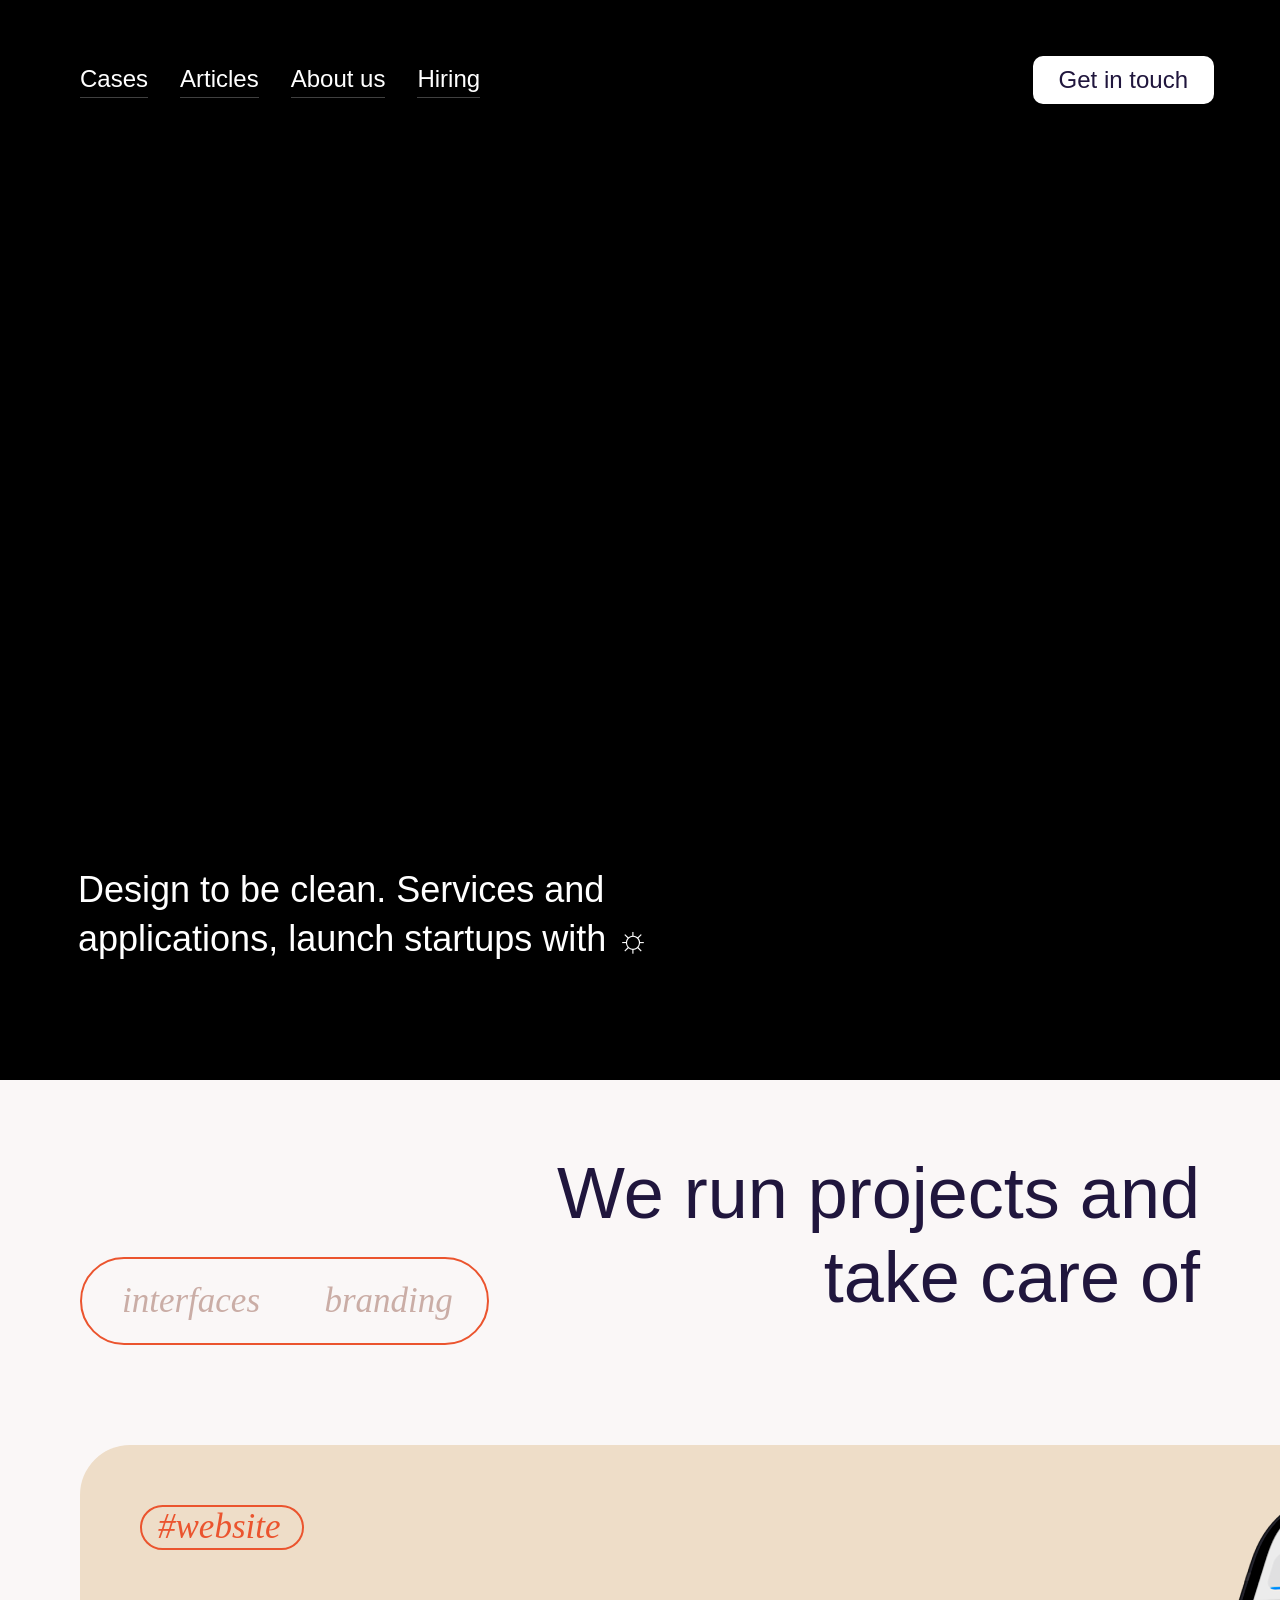
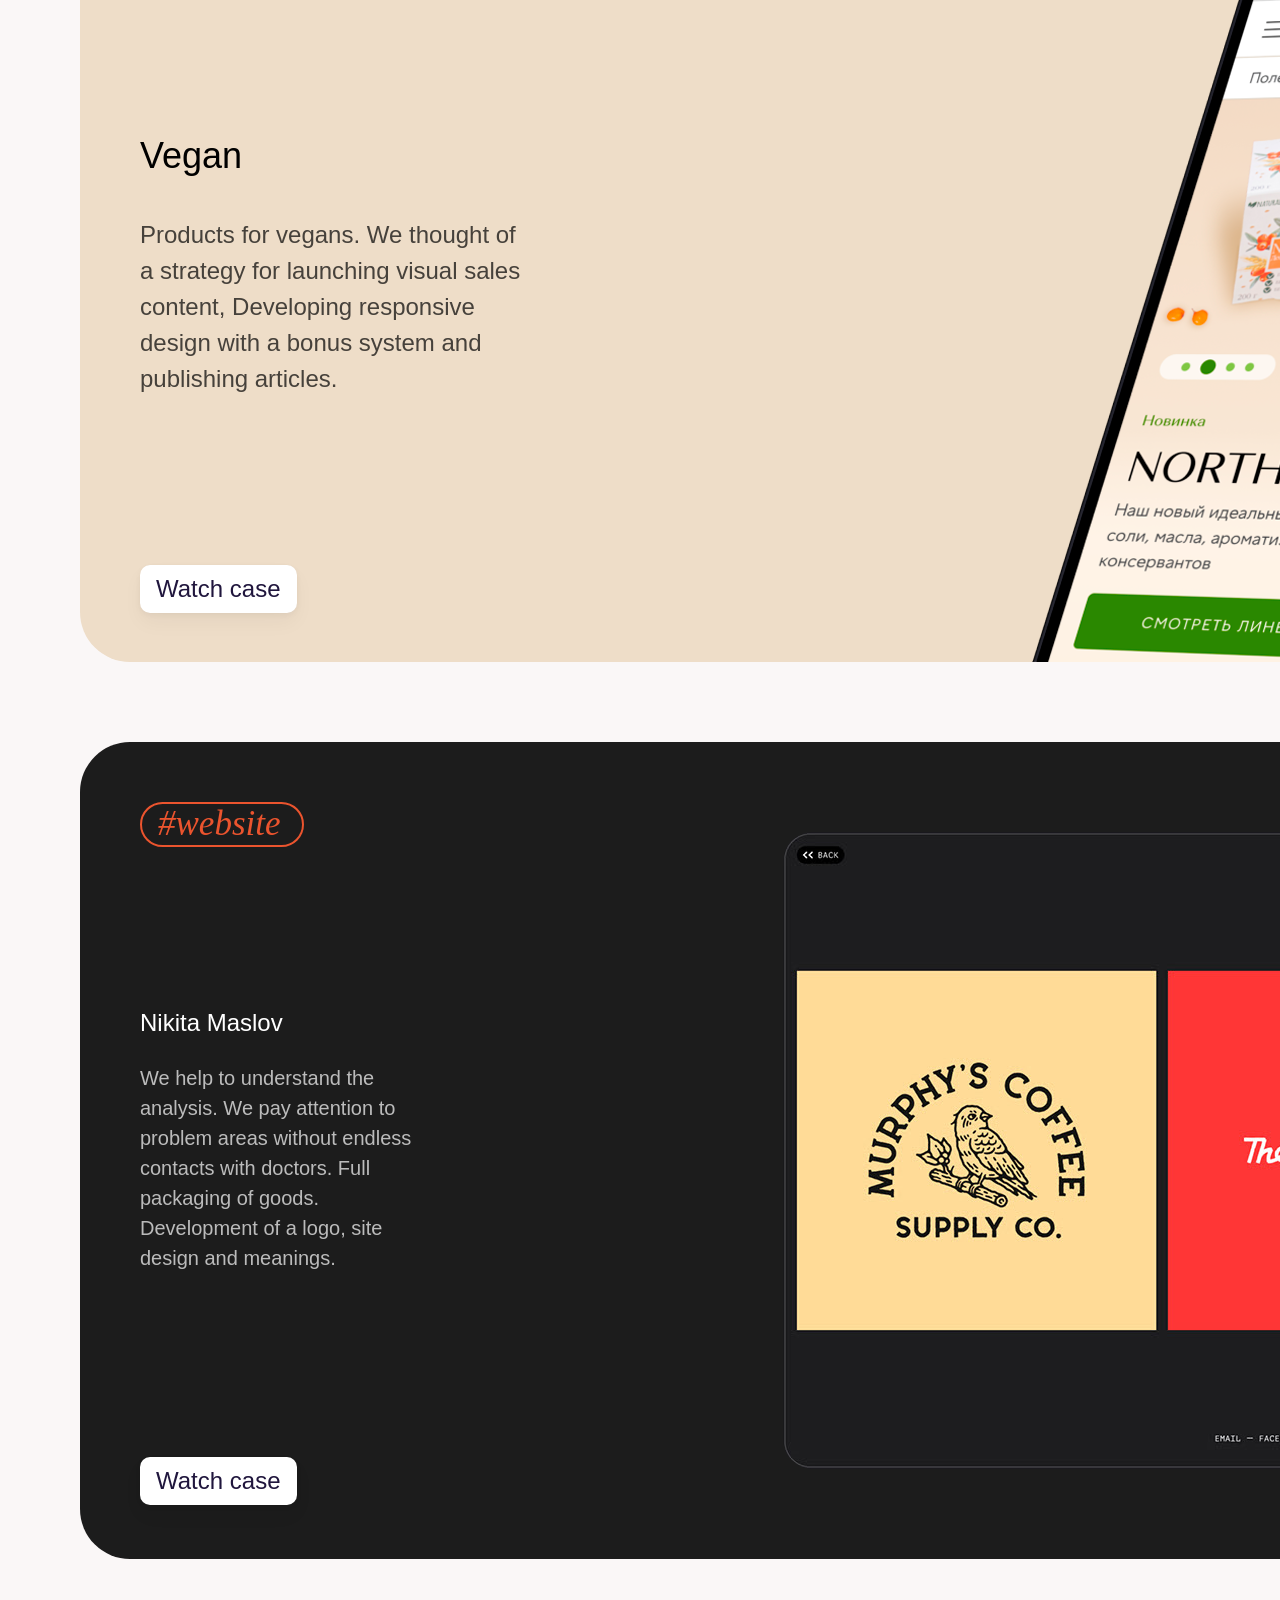
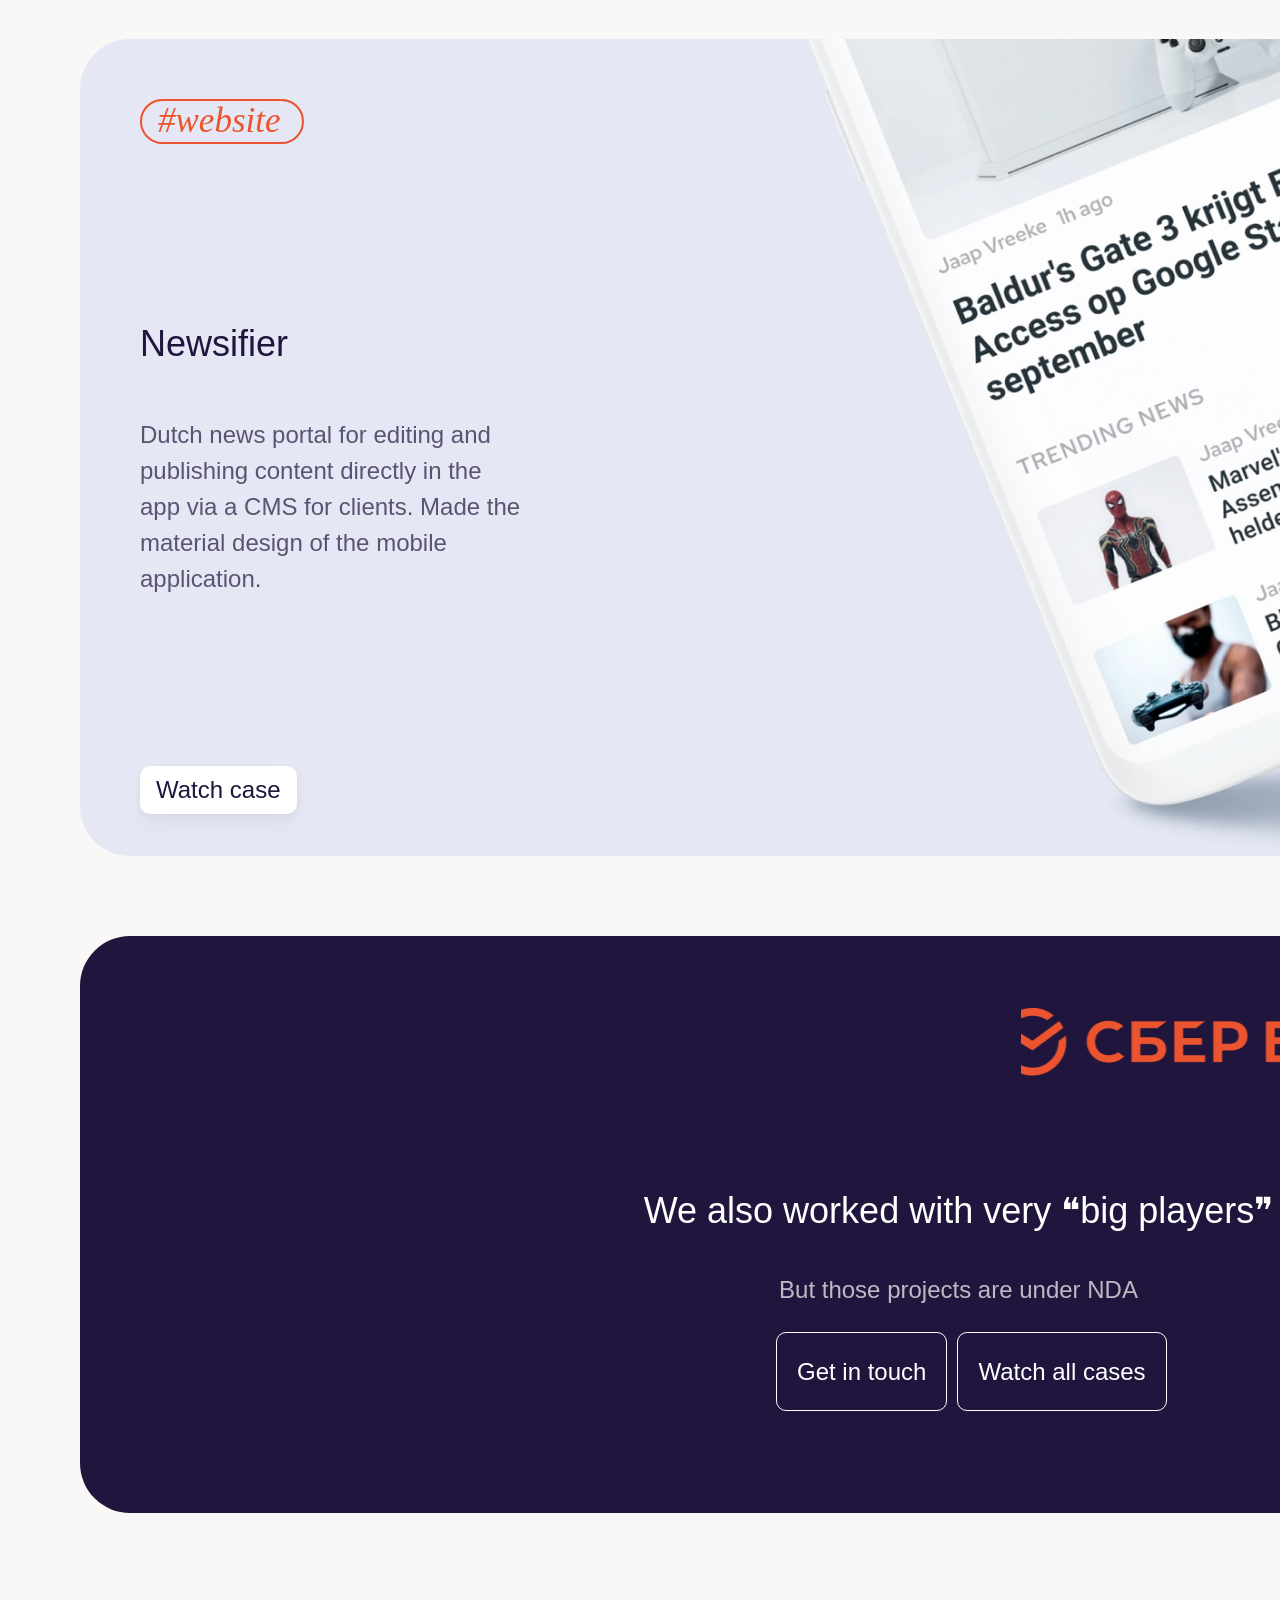
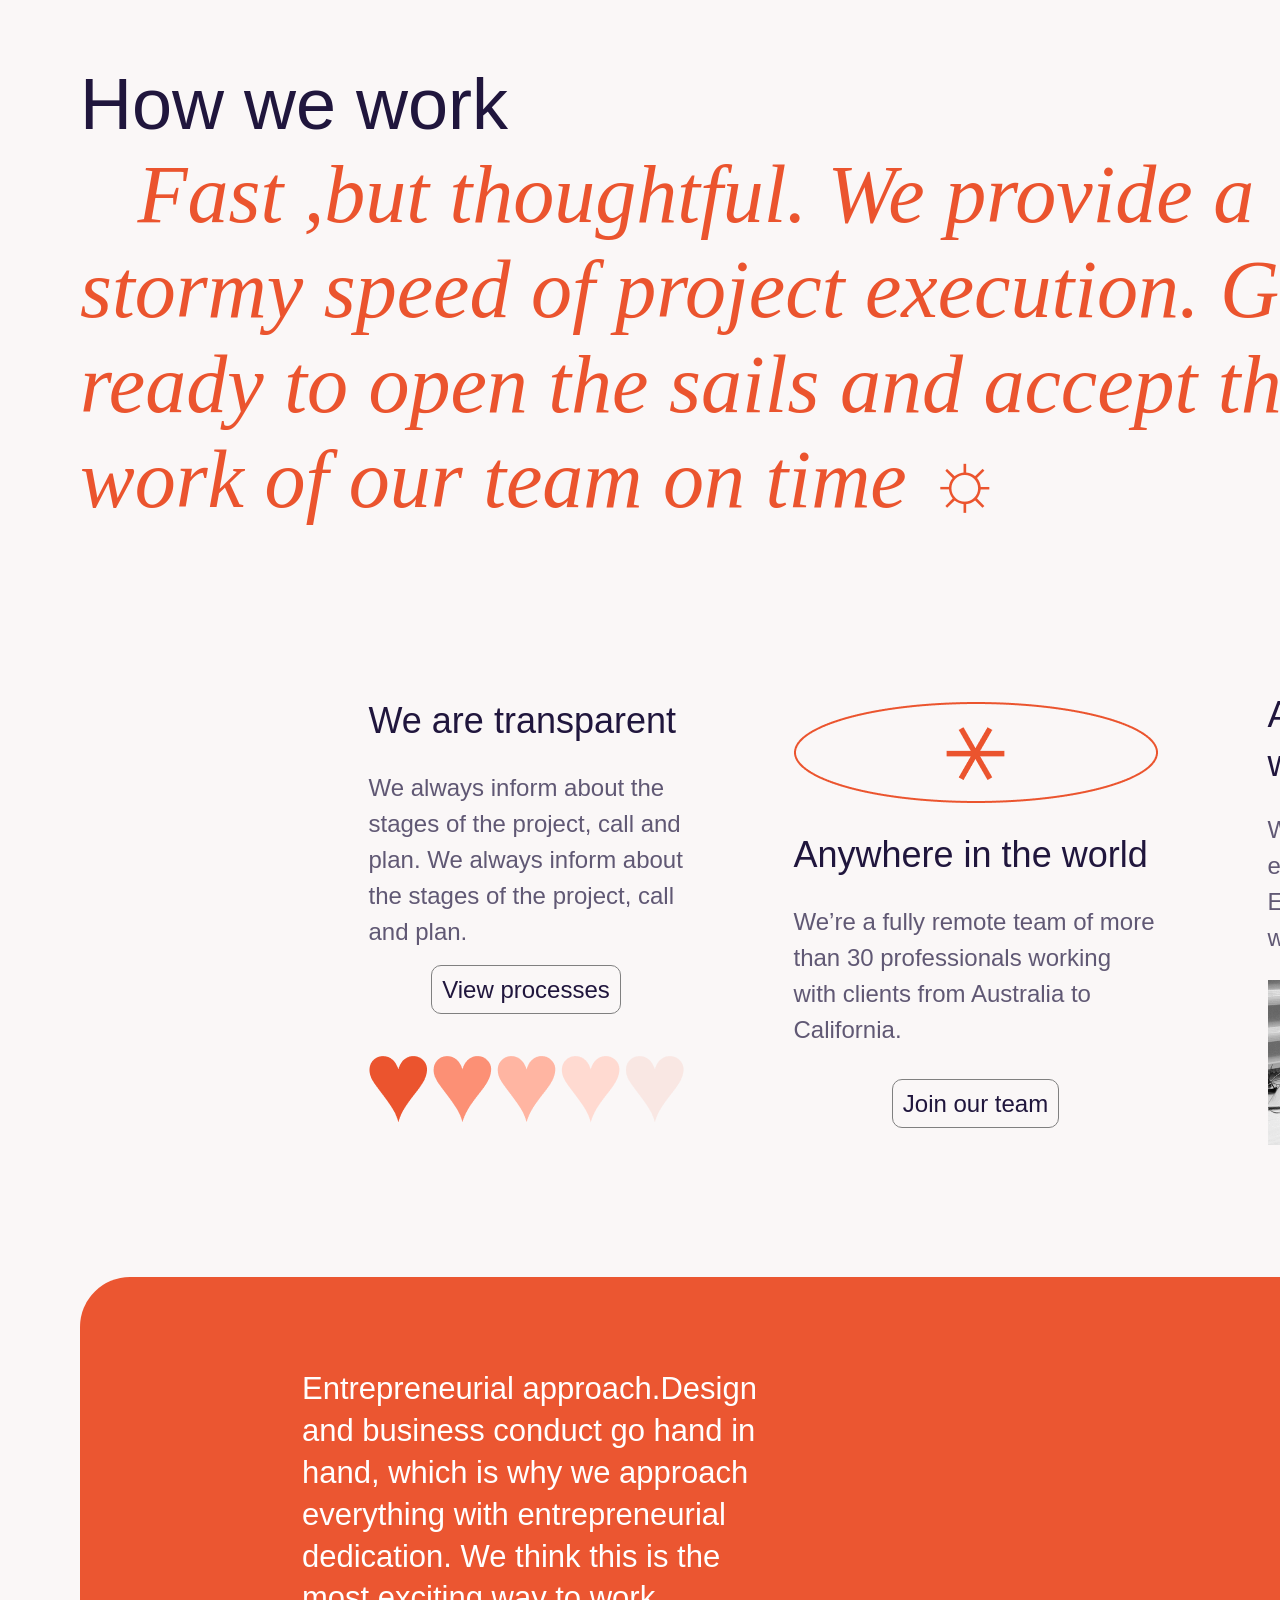
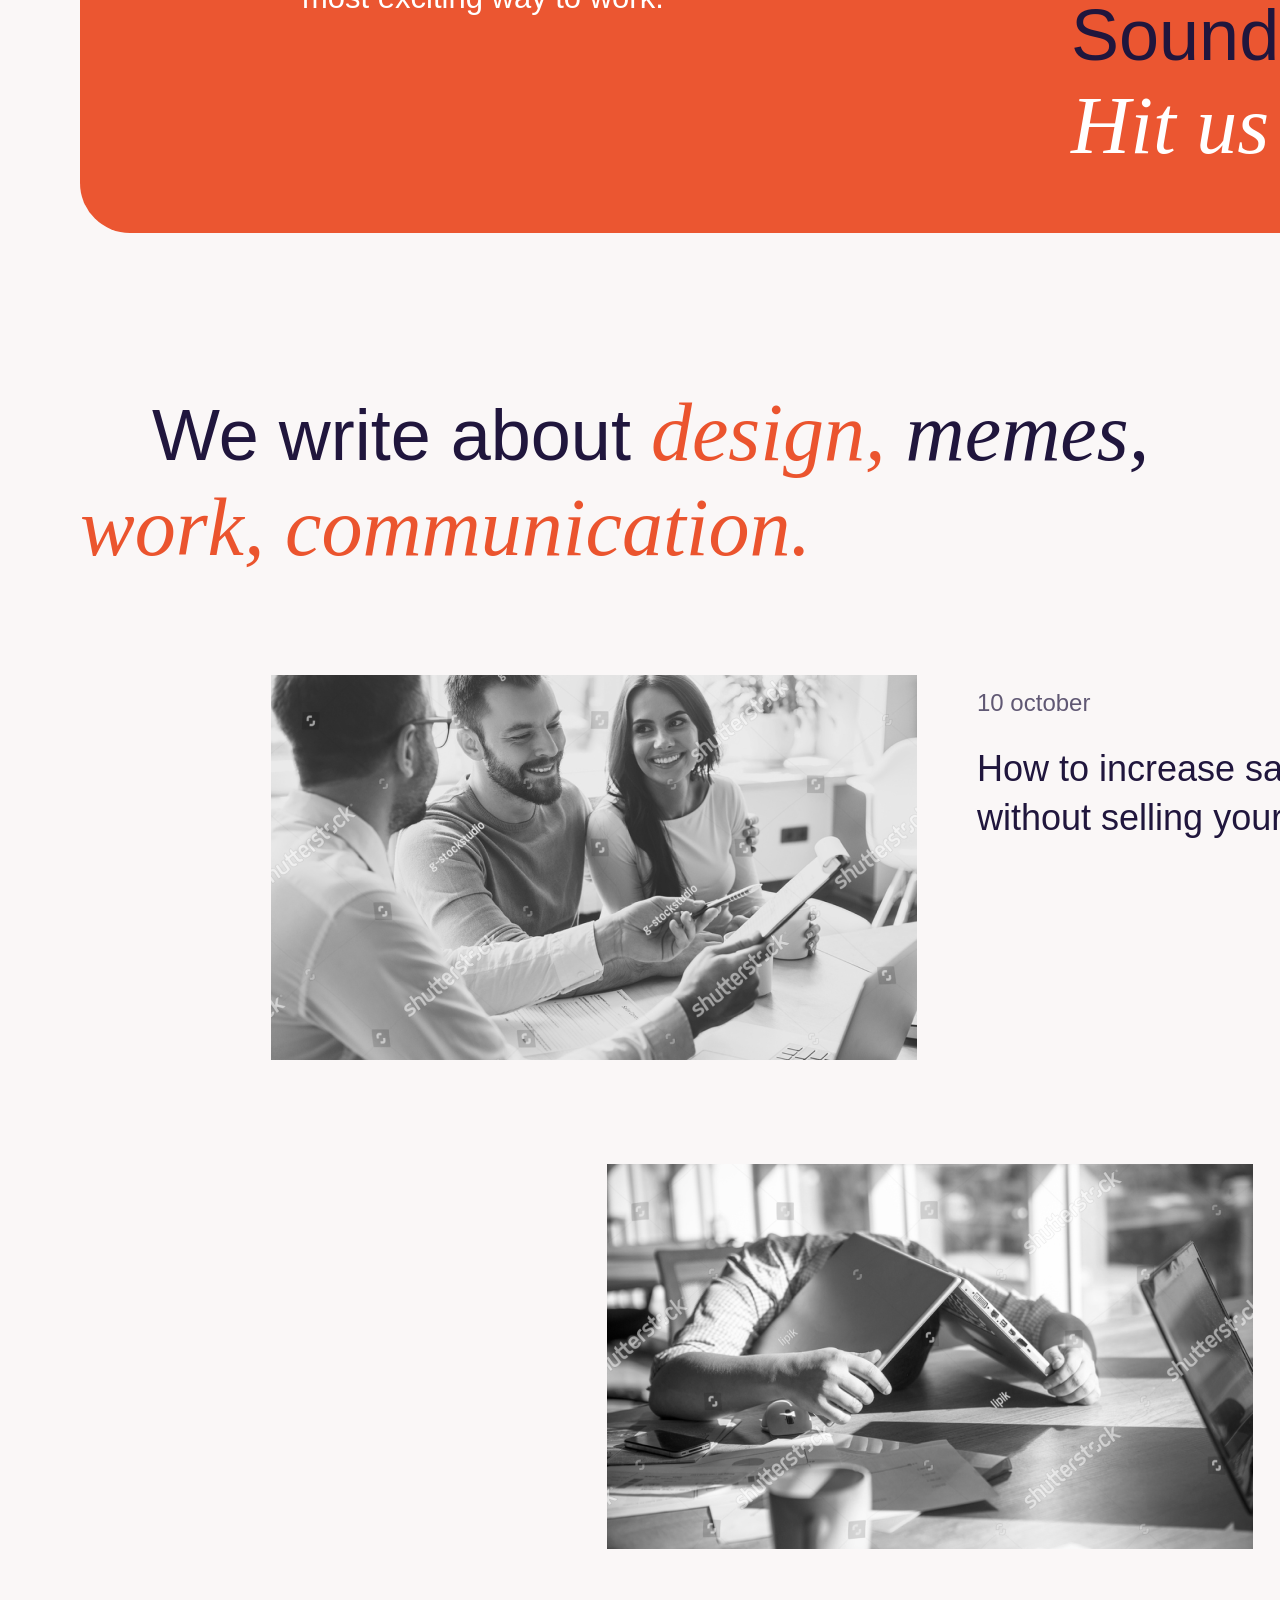
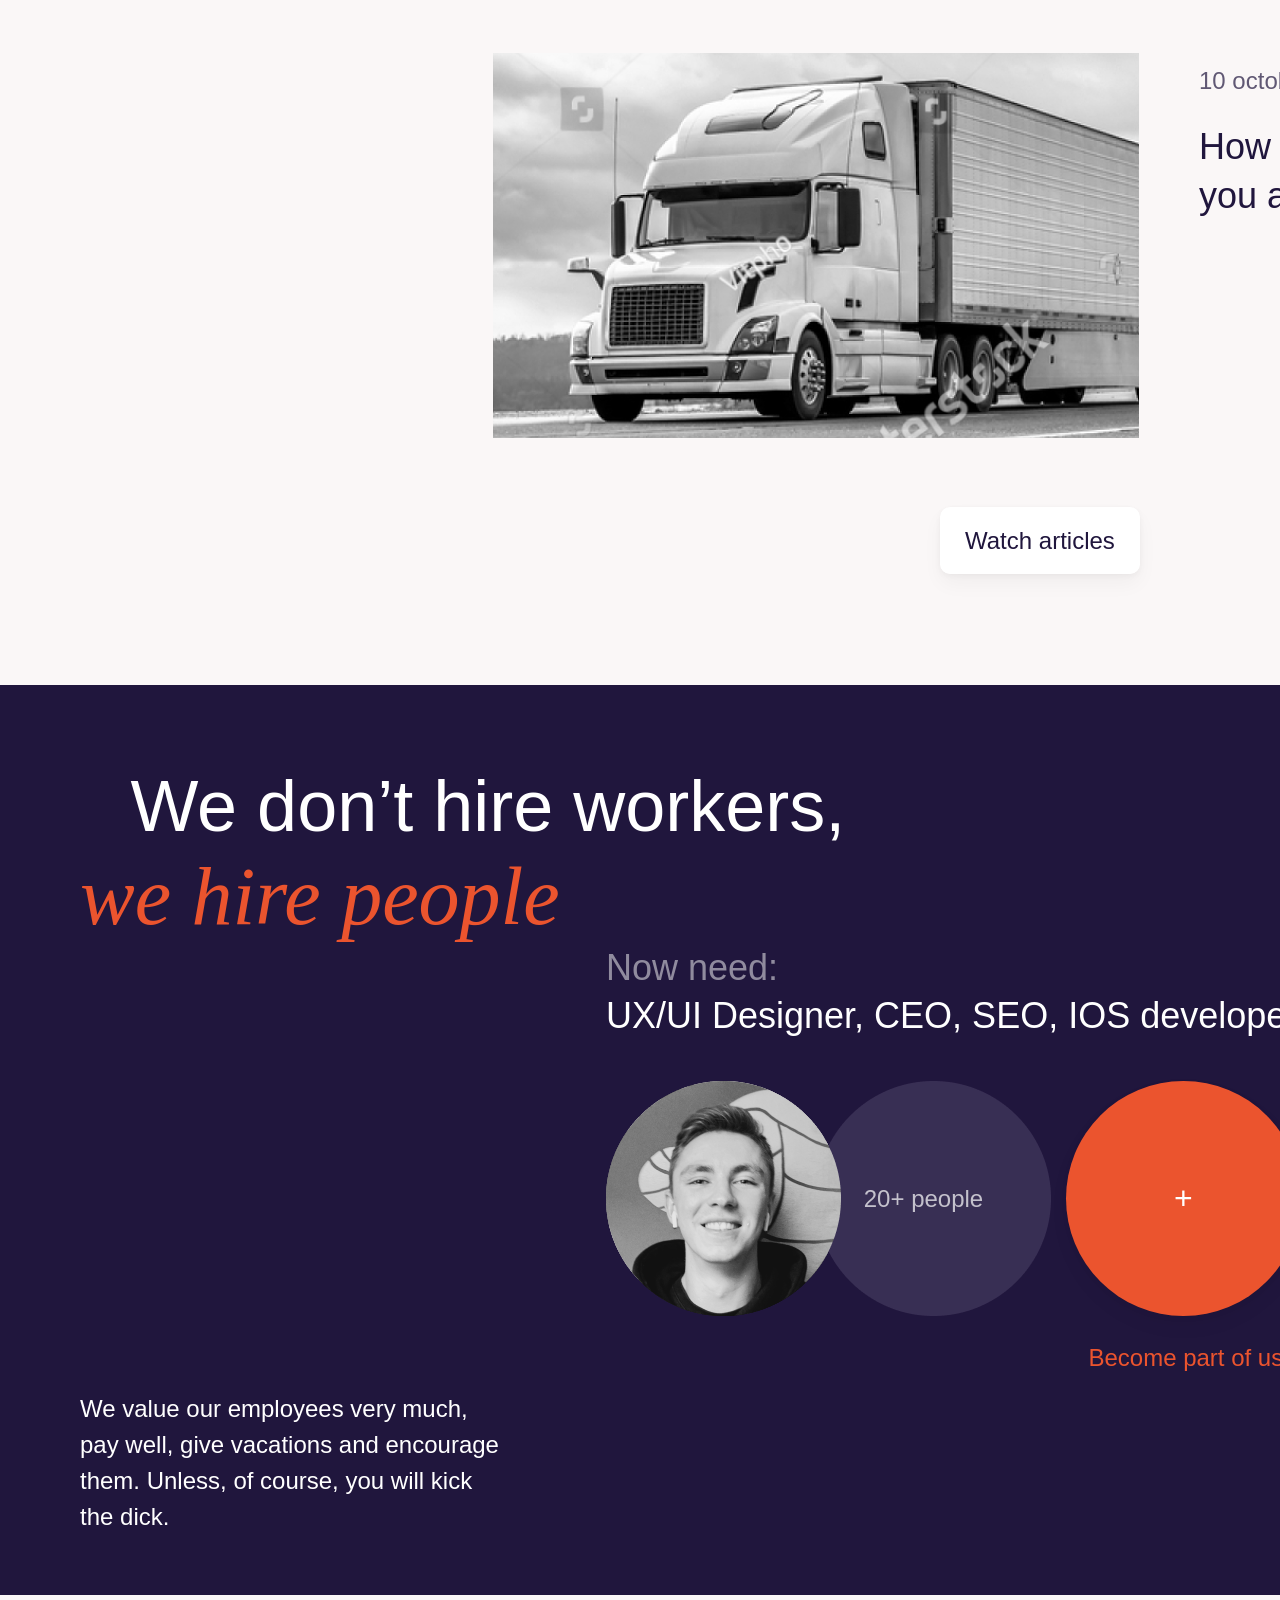
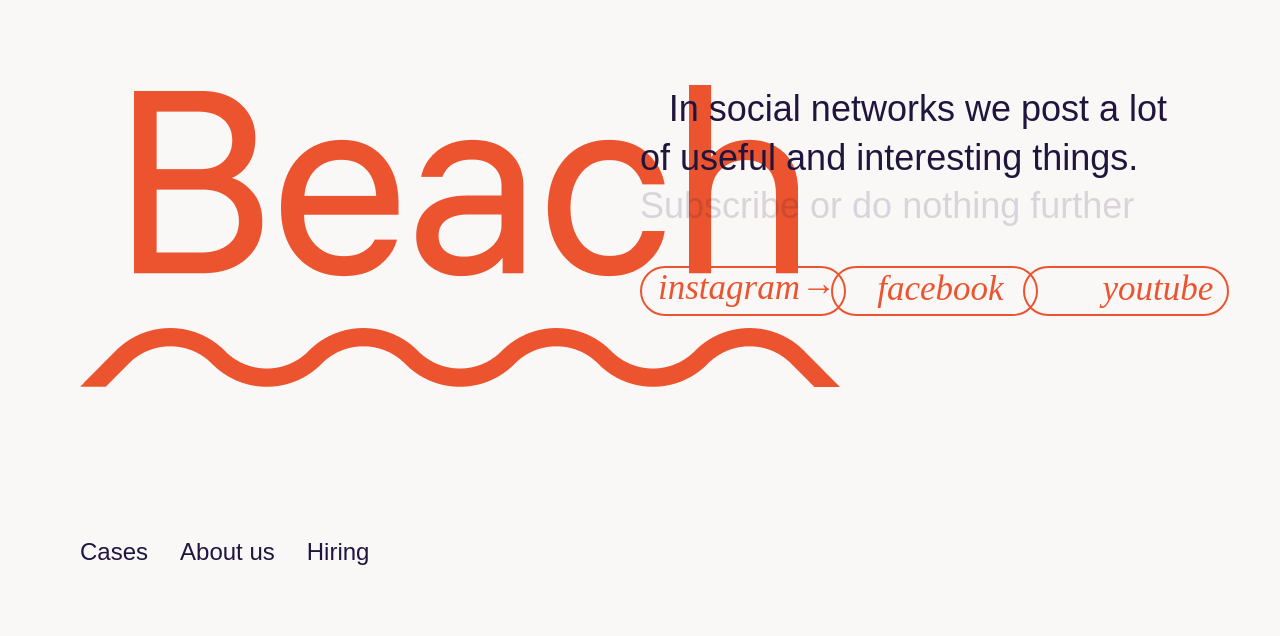
==== commit c73aef96: "Add files via upload" ====
--- a/index.html
+++ b/index.html
@@ -105,7 +105,7 @@
 					</div>
 					<div class="watch_case">
 						<div class="watch_case_btn">
-							<p class="watch_case_btn_text">Watch case</p>
+							<a class="watch_case_btn_text" href="#">Watch case</a>
 						</div>
 					</div>
 
@@ -127,7 +127,7 @@
 					</div>
 					<div class="watch_case">
 						<div class="watch_case_btn">
-							<p class="watch_case_btn_text">Watch case</p>
+							<a class="watch_case_btn_text" href="#">Watch case</a>
 						</div>
 					</div>
 					
@@ -286,7 +286,7 @@
 					<div class="frame_8_2_2">
 						<p class="frame_8_2_2_1">10 october</p>
 						<img class="frame_8_2_2_2" src="img/arrow.png" alt="">
-						<p class="frame_8_2_2_3">How to increase sales without selling your ass</p>
+						<a class="frame_8_2_2_3" href="#">How to increase sales without selling your ass</a>
 					</div>
 				</div>
 				<div class="frame_8_3">
@@ -296,7 +296,7 @@
 					<div class="frame_8_3_2">
 						<p class="frame_8_2_2_1">10 october</p>
 						<img class="frame_8_2_2_2" src="img/arrow.png" alt="">
-						<p class="frame_8_2_2_3">What to do if work is not progressing but tomorrow is a deadline and you are fucked</p>
+						<a class="frame_8_2_2_3" href="#">What to do if work is not progressing but tomorrow is a deadline and you are fucked</a>
 					</div>
 				</div>
 				<div class="frame_8_4">
@@ -306,7 +306,7 @@
 					<div class="frame_8_4_2">
 						<p class="frame_8_2_2_1">10 october</p>
 						<img class="frame_8_2_2_2" src="img/arrow.png" alt="">
-						<p class="frame_8_2_2_3">How to design when you are a wagon</p>
+						<a class="frame_8_2_2_3" href="#">How to design when you are a wagon</a>
 					</div>
 				</div>
 				<div class="frame_8_btn">
--- a/style.css
+++ b/style.css
@@ -50,17 +50,22 @@
 	color: #fff;
 	margin-left: 32px;
 	text-decoration: none;
+	padding-bottom: 4.5px;
+	border-bottom: 0.5px solid rgba(255, 255, 255, 0.25) ;
+
 	
 }
 
 .header_btn:first-child{
 	margin-left: 0;
+	border-bottom: 0.5px solid rgba(255, 255, 255, 0.25) ;
+
 }
 
 .header_btn:hover{
 	padding-bottom: 4.5px;
-
-	border-bottom: 0.5px solid rgba(255, 255, 255, 0.25) ;
+	transition: .5s;
+	border-bottom: 1px solid #ffffff ;
 }
 
 /*--BTN-------------------------------------------------------------------*/
@@ -98,8 +103,18 @@
 	margin: 0px 10px;
 	text-decoration: none;
 }
-
-
+.btn_git:hover{
+	background: #FFFFFF;
+	box-shadow: 0px 10px 20px rgba(0, 0, 0, 0.15), 0px 2px 6px rgba(0, 0, 0, 0.04), 0px 0px 1px rgba(0, 0, 0, 0.04);
+	border-radius: 10px;
+	transition: .2s;
+
+}
+.git:hover{
+	color: #EB542E;
+	transition: .2s;
+
+}
 /*--BTN-------------------------------------------------------------------*/
 
 .page_one_content{	
@@ -331,13 +346,20 @@
  	border: 2px solid #EB542E;
 	border-radius: 120px;	
 }
+
+.website_btn:hover{
+	border: 2px solid #EB542E;
+	border-radius: 10px;
+	transition: .4s;
+}
 /*-------------------BTN---WEBSITE-------------------------*/
 /*-----------------------Watch case------------------------*/
 .watch_case{
 	margin-left: 60px;
 	margin-top: 180px;
 	width: 157px;
-	height: 48px;
+	padding-top: 10px;
+	height: 38px;
 
 	background: #FFFFFF;
 	box-shadow: 0px 10px 20px rgba(0, 0, 0, 0.04), 0px 2px 6px rgba(0, 0, 0, 0.04), 0px 0px 1px rgba(0, 0, 0, 0.04);
@@ -352,7 +374,8 @@
 	
 }
 .watch_case_btn_text{
-	
+	text-decoration: none;
+	margin: 10px 16px 10px 16px;
 	padding-top: 10px;
 	text-align: center;
 	
@@ -364,7 +387,18 @@
 
 	color: #20163D;
 }
-
+.watch_case:hover{
+	background: #FFFFFF;
+	box-shadow: 0px 10px 20px rgba(0, 0, 0, 0.15), 0px 2px 6px rgba(0, 0, 0, 0.04), 0px 0px 1px rgba(0, 0, 0, 0.04), 0px 10px 20px rgba(0, 0, 0, 0.04), 0px 2px 6px rgba(0, 0, 0, 0.04), 0px 0px 1px rgba(0, 0, 0, 0.04);
+	border-radius: 10px;
+	transition: .15s;
+
+}
+.watch_case_btn_text:hover{
+	color: #EB542E;
+	transition: .15s;
+
+}
 
 
 /*-----------------------Watch case------------------------*/
@@ -562,22 +596,32 @@
 }
 
 .watch_case_3{
+	position: relative;
+	padding-top: 10px;
+
 	margin-left: 60px;
-	margin-top: 630px;
+	margin-top: 620px;
 	width: 157px;
-	height: 48px;
+	height: 38px;
+
+	background: #FFFFFF;
+	box-shadow: 0px 10px 20px rgba(0, 0, 0, 0.04), 0px 2px 6px rgba(0, 0, 0, 0.04), 0px 0px 1px rgba(0, 0, 0, 0.04);
+	border-radius: 10px;
 
 	
 }
 .watch_case_btn_3{
-	position: relative;
+	flex: none;
+	order: 0;
+	flex-grow: 0;
 
 	
 	
 }
 .watch_case_btn_text_3{
-	
-	padding: 10px 10px;
+	text-decoration: none;
+	margin: 10px 16px 10px 16px;
+	padding-top: 10px;
 	text-align: center;
 	
 	font-family: Arial;
@@ -587,16 +631,23 @@
 	line-height: 116%;
 
 	color: #20163D;
-	text-decoration: none;
-
+
+	
+}
+.watch_case_3:hover{
 	background: #FFFFFF;
-	box-shadow: 10px 20px 30px rgba(0, 0, 0, 0.04);
-	
+	box-shadow: 0px 10px 20px rgba(0, 0, 0, 0.15), 0px 2px 6px rgba(0, 0, 0, 0.04), 0px 0px 1px rgba(0, 0, 0, 0.04), 0px 10px 20px rgba(0, 0, 0, 0.04), 0px 2px 6px rgba(0, 0, 0, 0.04), 0px 0px 1px rgba(0, 0, 0, 0.04);
 	border-radius: 10px;
+	transition: .15s;
+
 }
 .watch_case_btn_text_3:hover{
-	box-shadow: 0px 10px 20px rgba(0, 0, 0, 0.04), 0px 2px 6px rgba(0, 0, 0, 0.04), 0px 0px 1px rgba(0, 0, 0, 0.04););
-}
+	color: #EB542E;
+	transition: .15s;
+
+}
+
+
 /*----------------------FRAME 3----------------------------*/
 /*----------------------FRAME 4----------------------------*/
 .frame_4{
@@ -694,16 +745,20 @@
 }
 
 .frame_4_content_3_1_1:hover{
-	color: #20163D;
+	color: #EB542E;
 	background: #FFFFFF;
 	box-shadow: 0px 10px 20px rgba(0, 0, 0, 0.04), 0px 2px 6px rgba(0, 0, 0, 0.04), 0px 0px 1px rgba(0, 0, 0, 0.04);
 	border-radius: 10px;
+	transition: .3s;
+
 }
 .frame_4_content_3_1_2:hover{
-	color: #20163D;
+	color: #EB542E;
 	background: #FFFFFF;
 	box-shadow: 0px 10px 20px rgba(0, 0, 0, 0.04), 0px 2px 6px rgba(0, 0, 0, 0.04), 0px 0px 1px rgba(0, 0, 0, 0.04);
 	border-radius: 10px;
+	transition: .3s;
+
 }
 /*----------------------FRAME 4----------------------------*/
 
@@ -816,6 +871,18 @@
 	border: 1px solid grey;
 	border-radius: 10px;
 }
+.frame_6_1_3:hover{
+
+}
+.frame_6_1_3_1:hover{
+	border: 2px solid #20163D;
+	box-sizing: border-box;
+	border-radius: 10px;
+	transition: .05s;
+}
+
+
+
 .frame_6_img{
 	margin-top: 50px;
 }
@@ -882,6 +949,16 @@
 	border: 1px solid grey;
 	border-radius: 10px;
 }
+.frame_6_2_3_1:hover{
+	border: 2px solid #20163D;
+	box-sizing: border-box;
+	border-radius: 10px;
+	transition: .05s;
+}
+
+
+
+
 
 
 .frame_6_3{
@@ -1023,6 +1100,15 @@
 
 	
 }
+.frame_7_2_2_2:hover{
+	color: #EB542E;
+
+	background: #FFFFFF;
+	box-shadow: 0px 10px 20px rgba(0, 0, 0, 0.15), 0px 2px 6px rgba(0, 0, 0, 0.04), 0px 0px 1px rgba(0, 0, 0, 0.04), 0px 10px 20px rgba(0, 0, 0, 0.04), 0px 2px 6px rgba(0, 0, 0, 0.04), 0px 0px 1px rgba(0, 0, 0, 0.04);
+	border-radius: 10px;
+	transition: .3s;
+}
+
 /*----------------------FRAME 7----------------------------*/
 
 
@@ -1126,6 +1212,8 @@
 	color: #EB542E;;
 }
 .frame_8_2_2_3{
+	text-decoration: none;
+
 	margin: 0px 0px;
 	font-family: Arial;
 	font-style: normal;
@@ -1135,7 +1223,10 @@
 
 	color: #20163D;
 }
-
+.frame_8_2_2_3:hover{
+	color: #EB542E;
+	transition: .15s;
+}
 
 
 
@@ -1220,7 +1311,13 @@
 	box-shadow: 0px 10px 20px rgba(0, 0, 0, 0.04), 0px 2px 6px rgba(0, 0, 0, 0.04), 0px 0px 1px rgba(0, 0, 0, 0.04);
 	border-radius: 10px;
 }
-
+.btn_watch_articles_1:hover{
+	color: #EB542E;
+	background: #FFFFFF;
+	box-shadow: 0px 10px 20px rgba(0, 0, 0, 0.15), 0px 2px 6px rgba(0, 0, 0, 0.04), 0px 0px 1px rgba(0, 0, 0, 0.04), 0px 10px 20px rgba(0, 0, 0, 0.04), 0px 2px 6px rgba(0, 0, 0, 0.04), 0px 0px 1px rgba(0, 0, 0, 0.04);
+	border-radius: 10px;
+	transition: .15s;
+}
 
 /*-----------------------PEOPLE----------------------------*/
 /*-----------------------WORKERS----------------------------*/
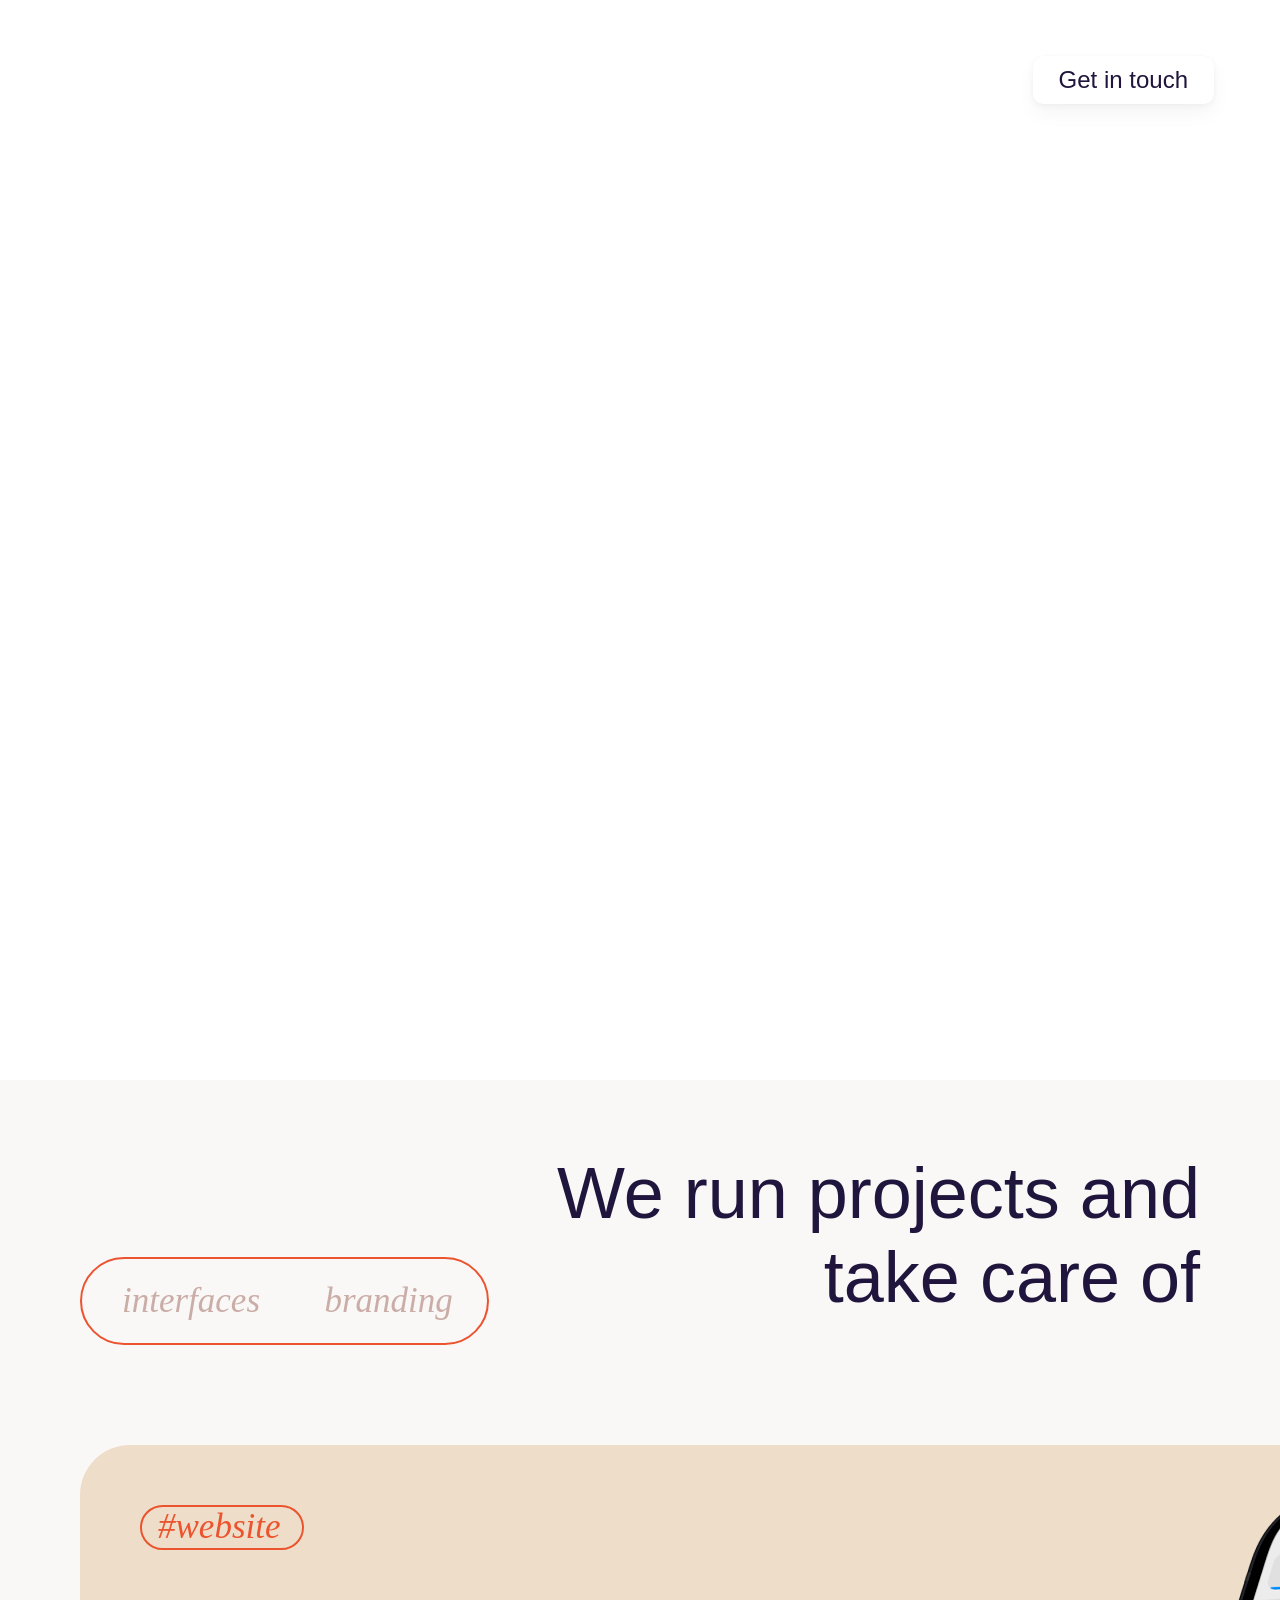
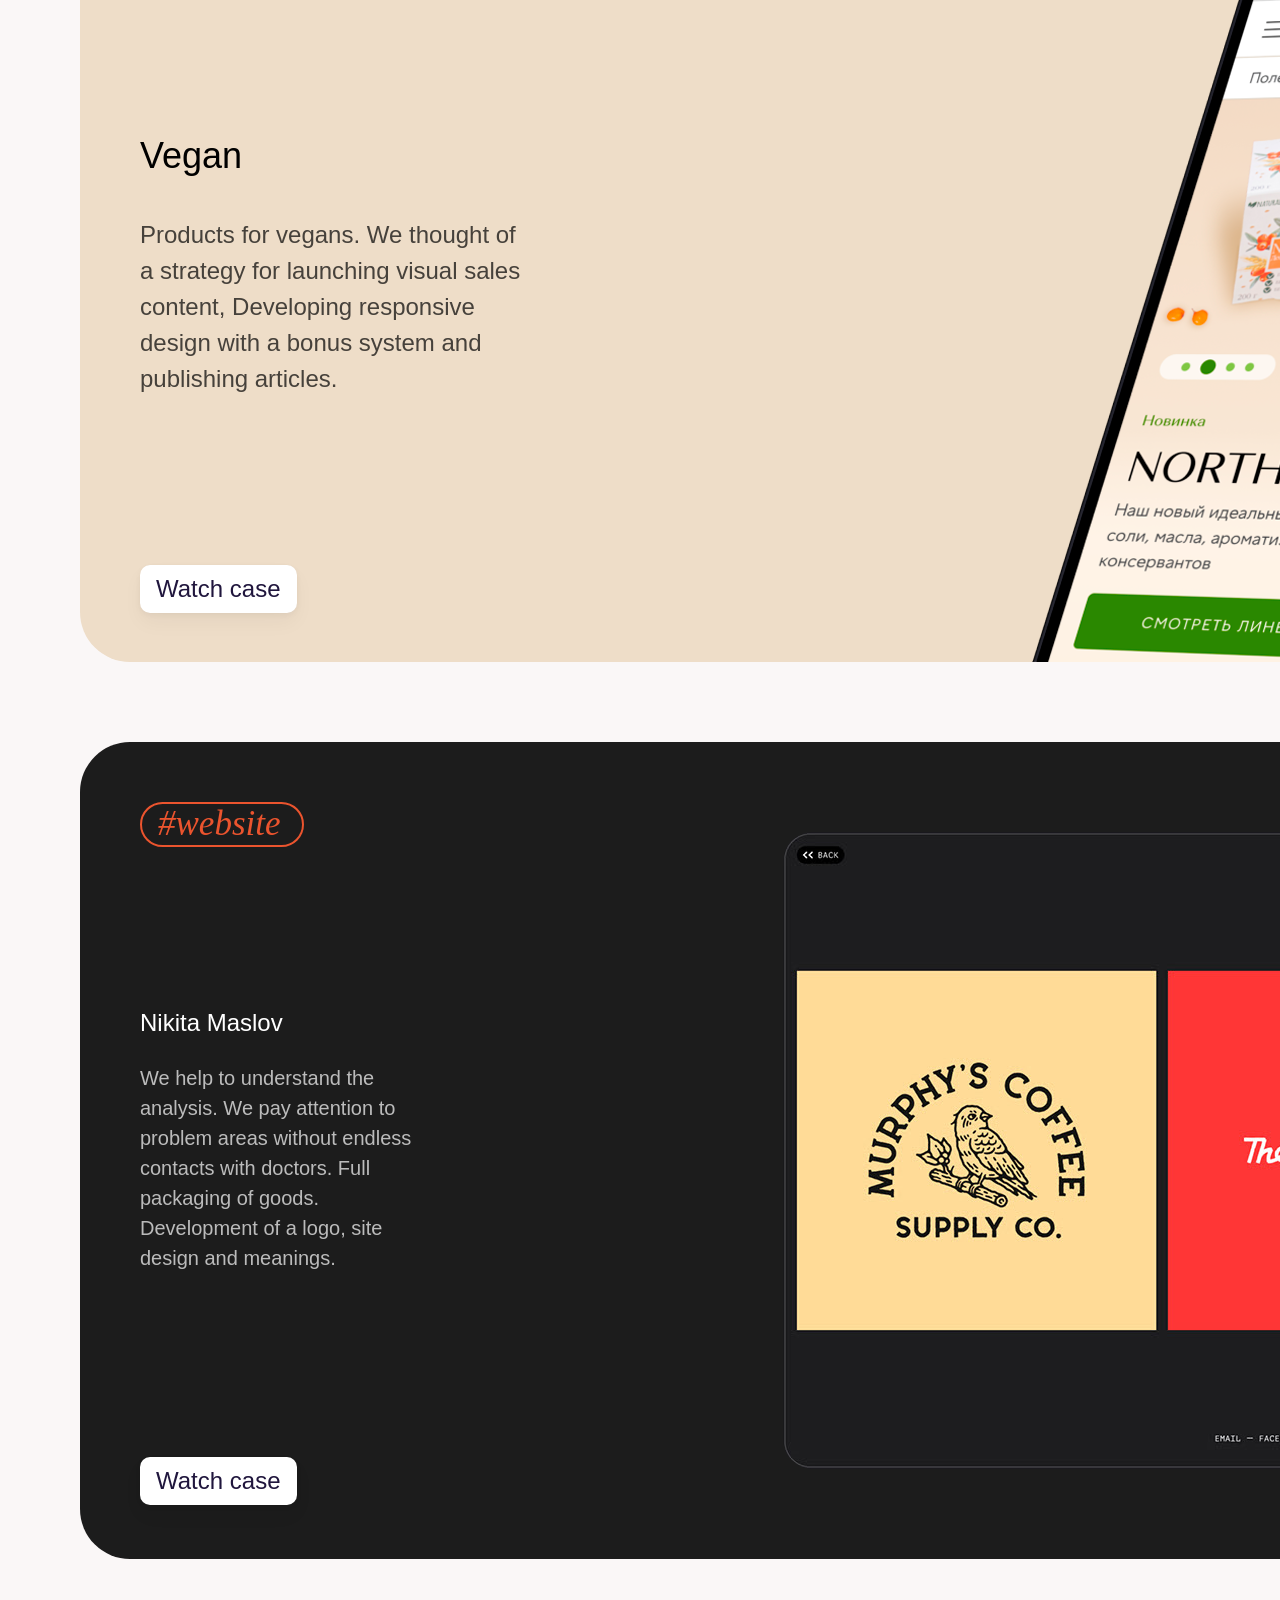
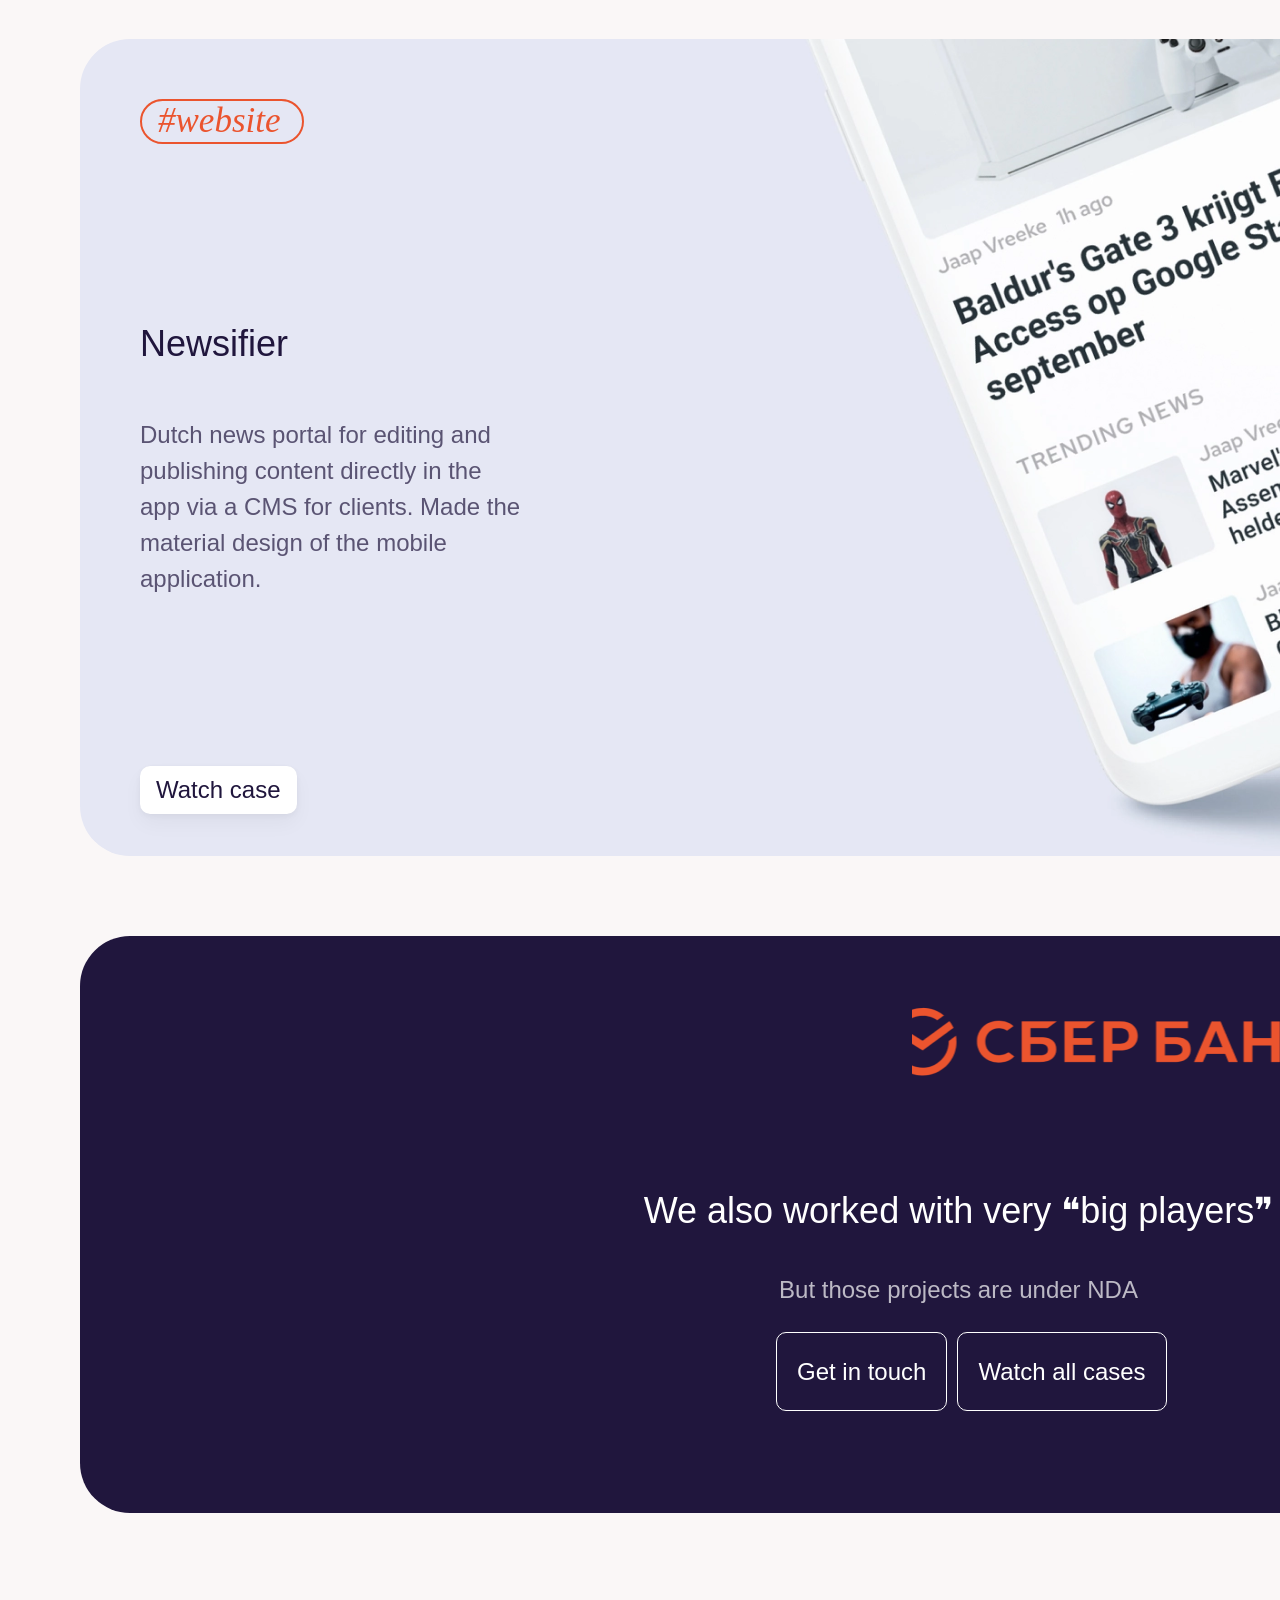
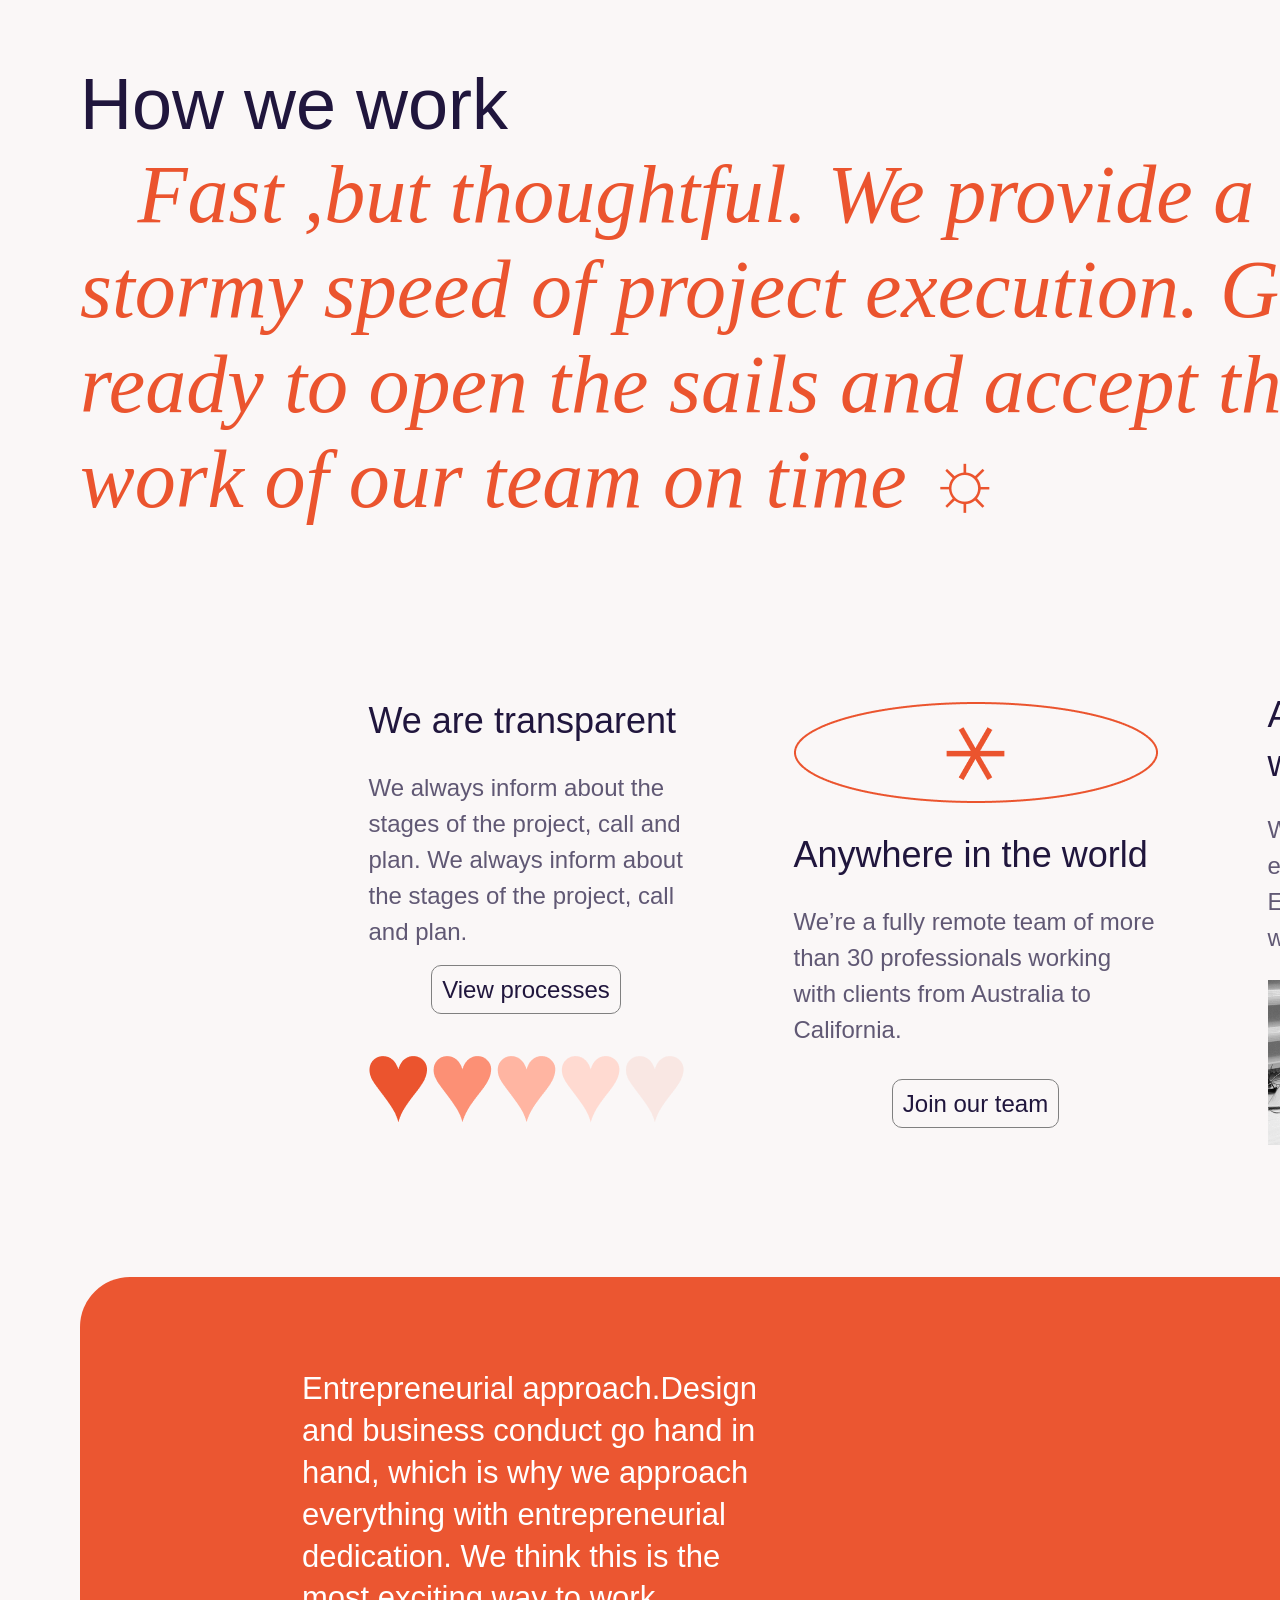
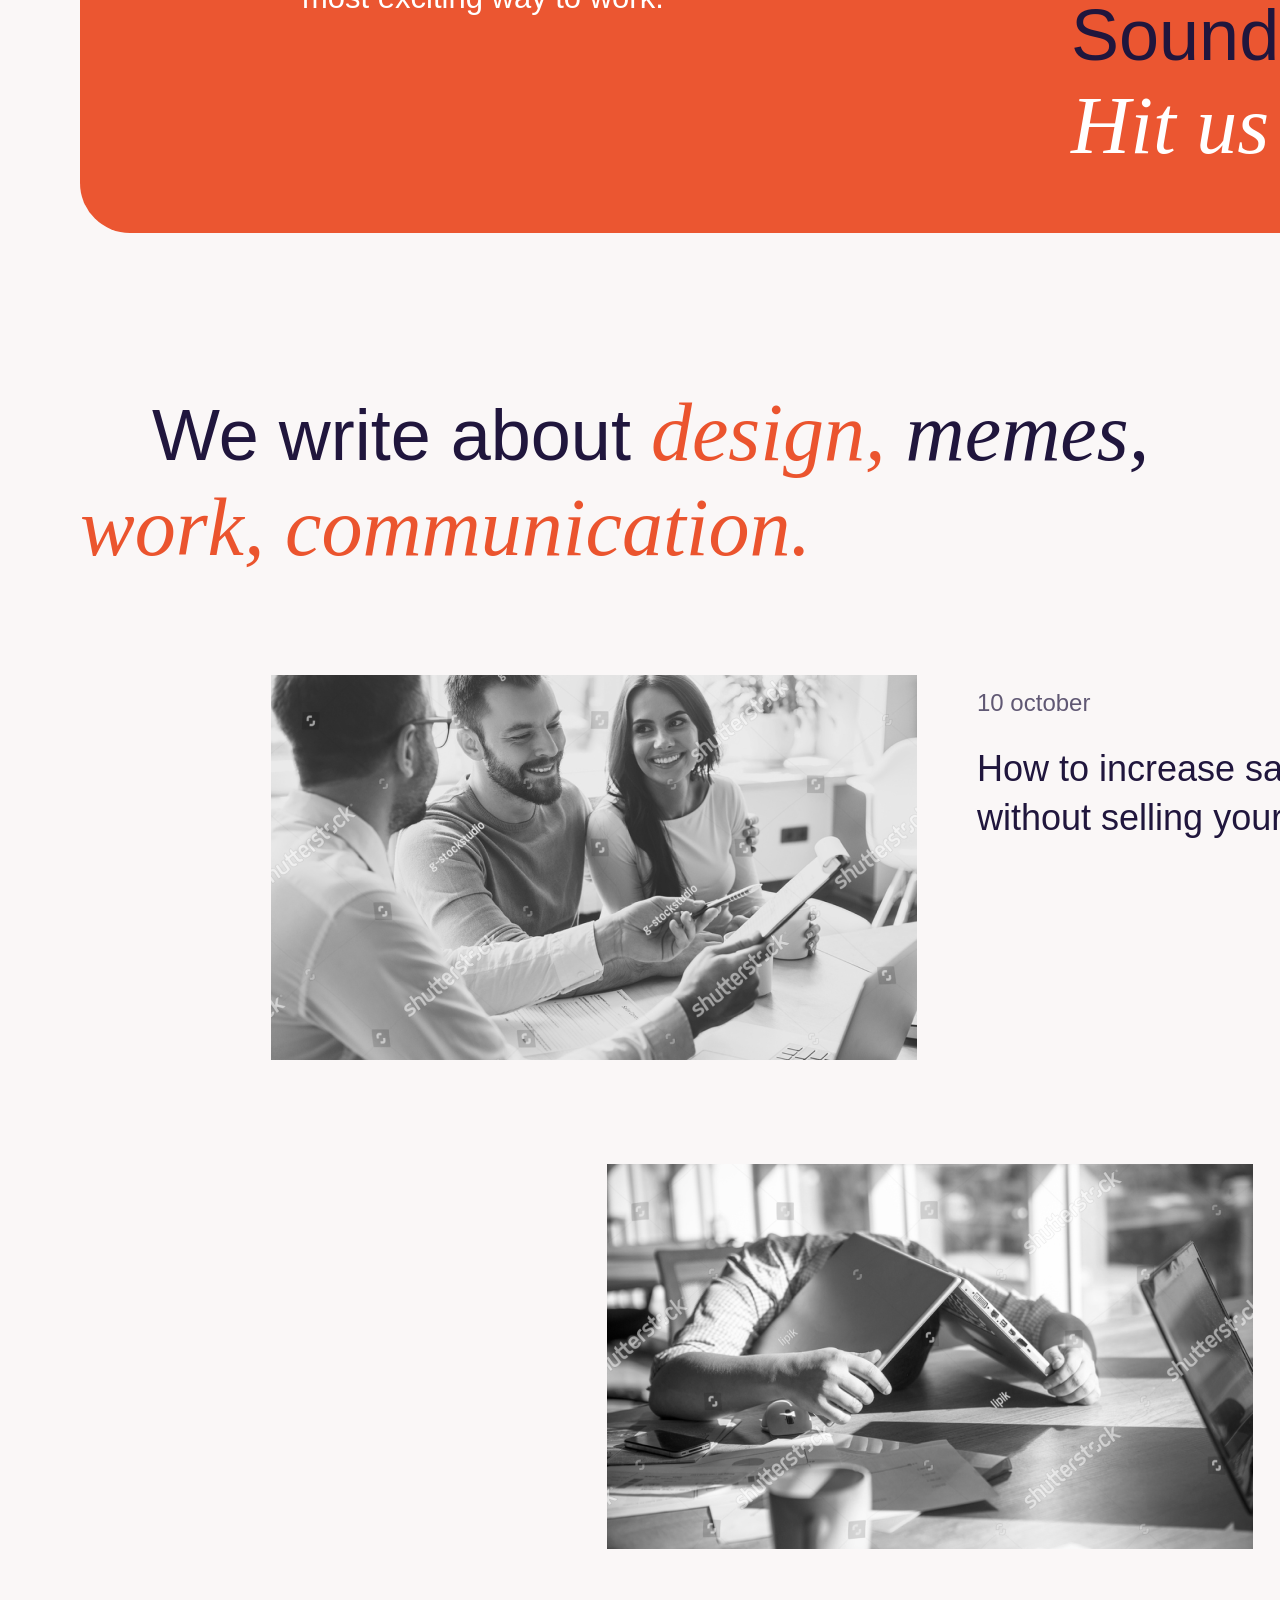
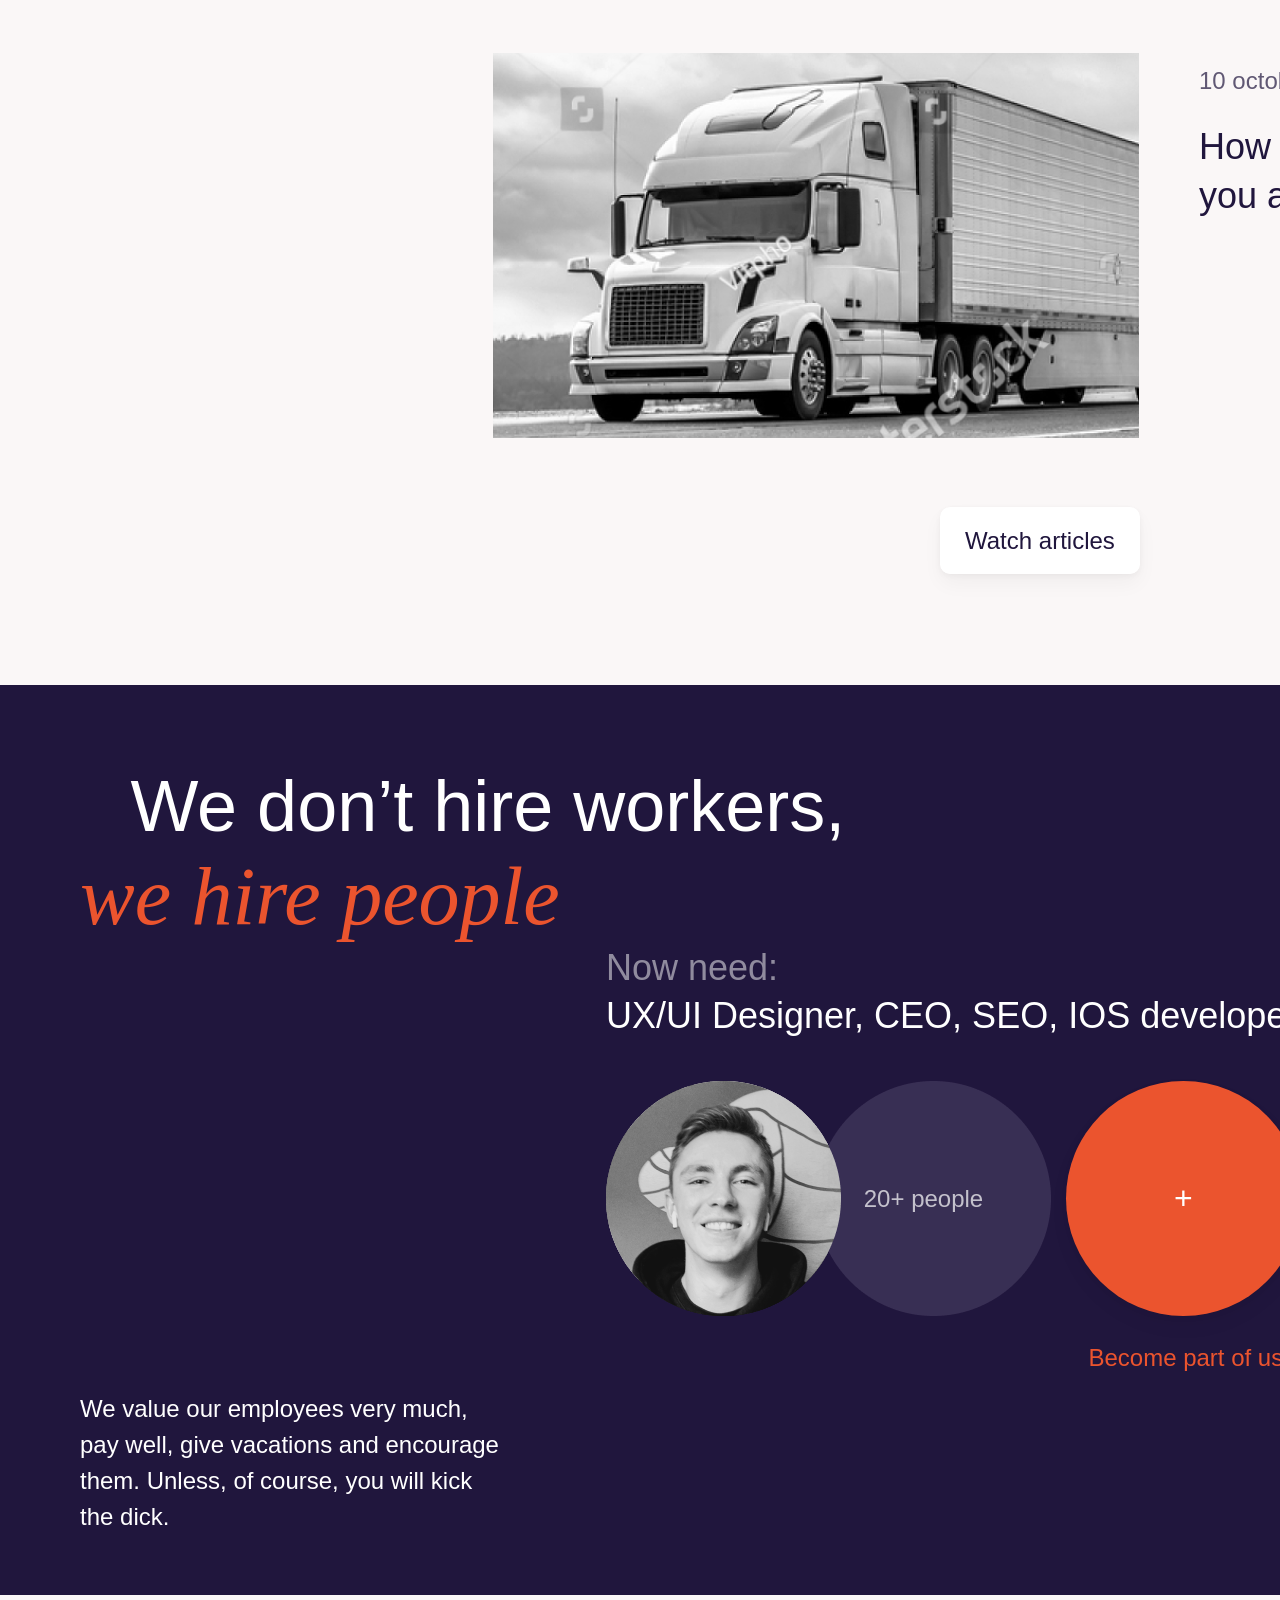
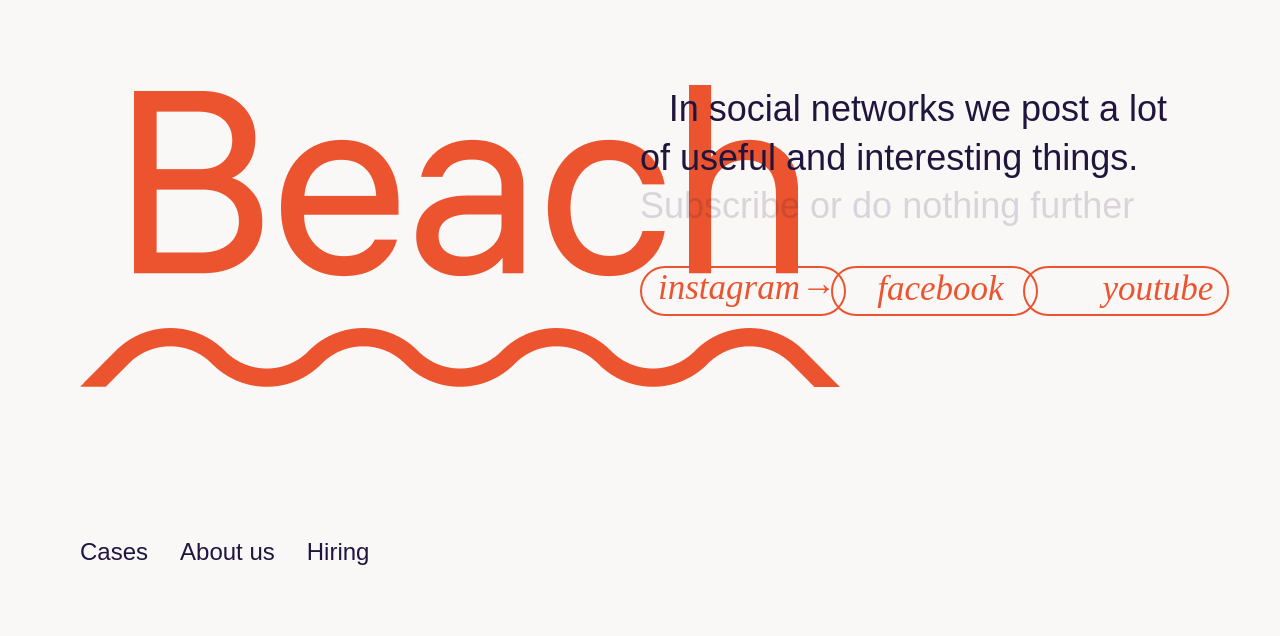
==== commit a938c5ab: "Add files via upload" ====
--- a/index.html
+++ b/index.html
@@ -1,11 +1,12 @@
 <!DOCTYPE html>
 <head>
 	<meta charset="utf-8">
+	<title>Beach Studio</title>
 	<link rel="stylesheet" href="style.css">
 	<style type="text/css">
 		
 	</style>
-
+	
 	
 
 
@@ -46,7 +47,7 @@
 						<h1></h1>
 					</div>
 					<div class="page_one_text2">
-						<h2></h2>
+						<p></p>
 					</div>		
 				</div>
 
--- a/style.css
+++ b/style.css
@@ -8,7 +8,7 @@
 .page_one{
 	width: 100%;
 	height: 1080px;
-	background-color: black;
+	background-image: url(img/1_page.png);
 }
 
 
@@ -1377,8 +1377,17 @@
 
 	color: #FFFFFF;
 }
-.workers_text_2::first-line{
-	color: red;
+.workers_text_2{
+	
+
+}
+
+.workers_text_2:after{
+	position: absolute;
+	width: 127px;
+	height: 7px;
+	background: #E22121;
+	transform: matrix(-1, 0, 0, 1, 0, 0);
 
 }
 .workers_team{
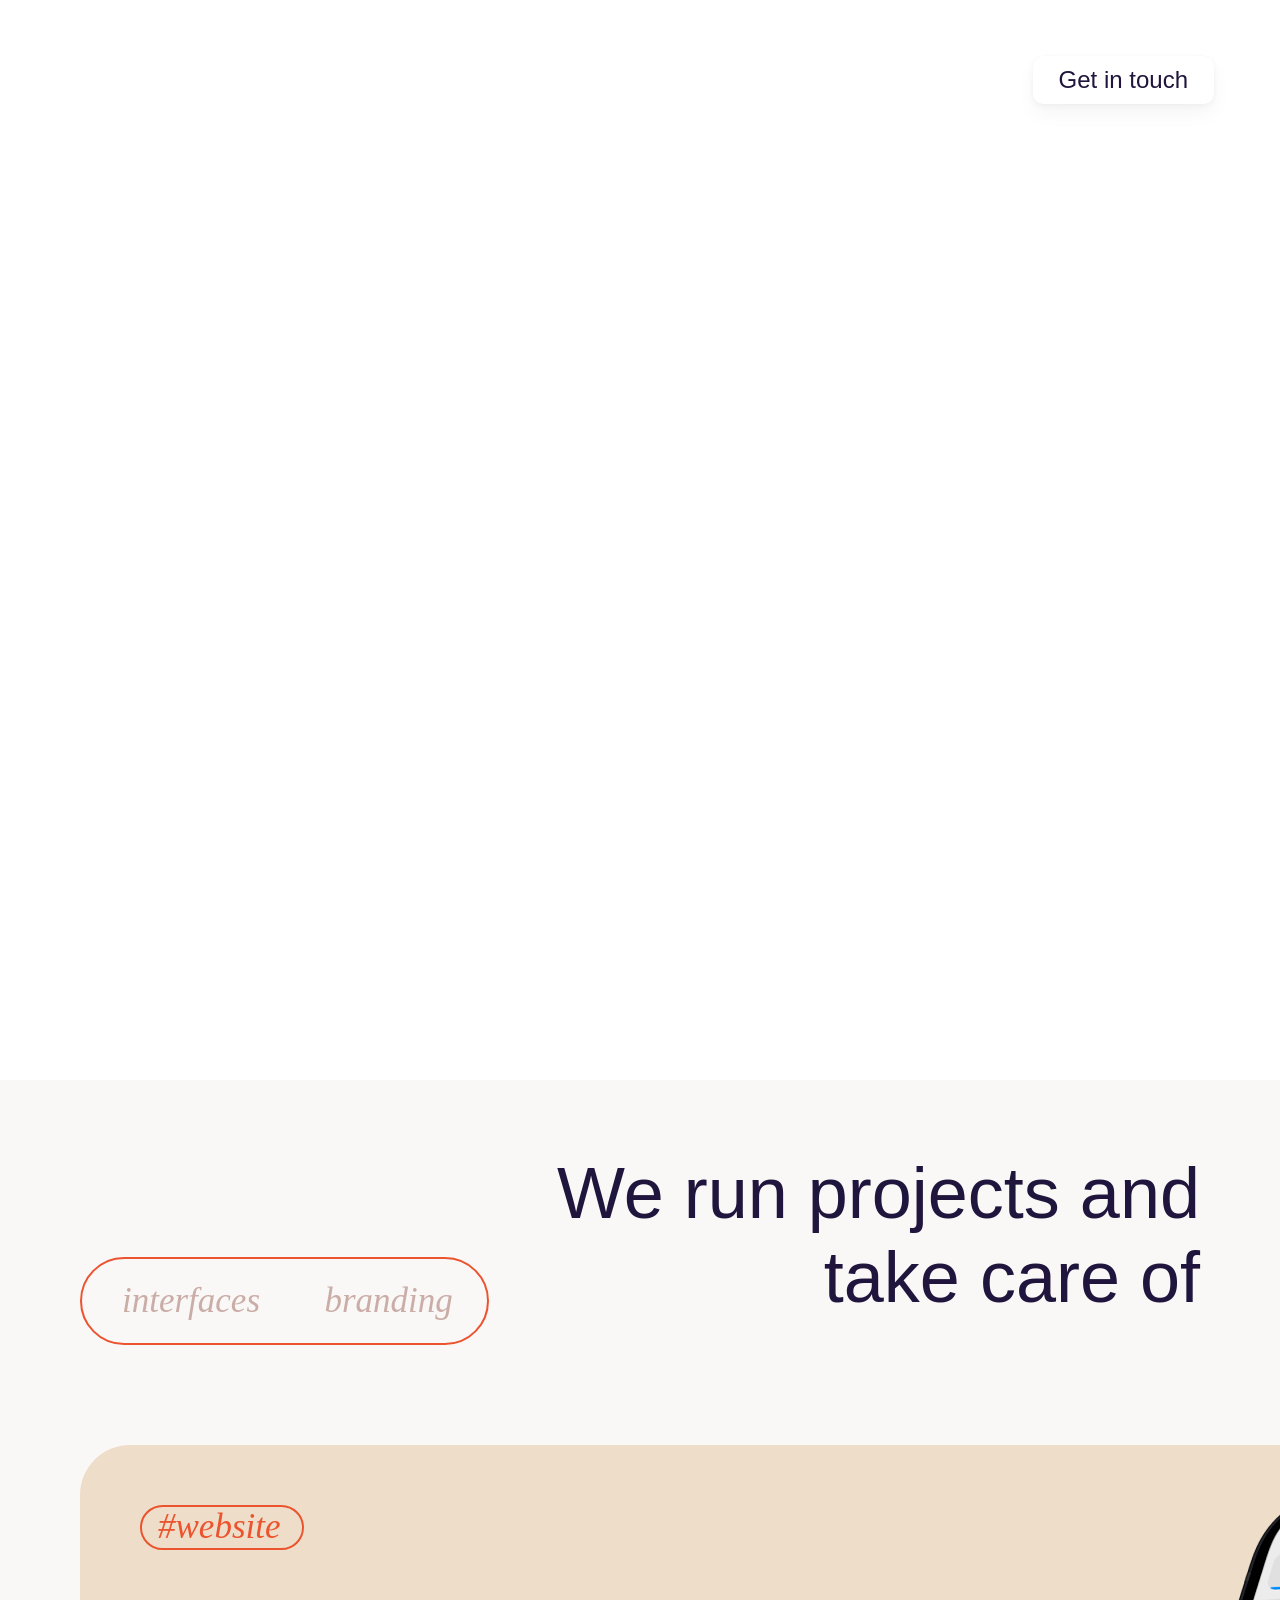
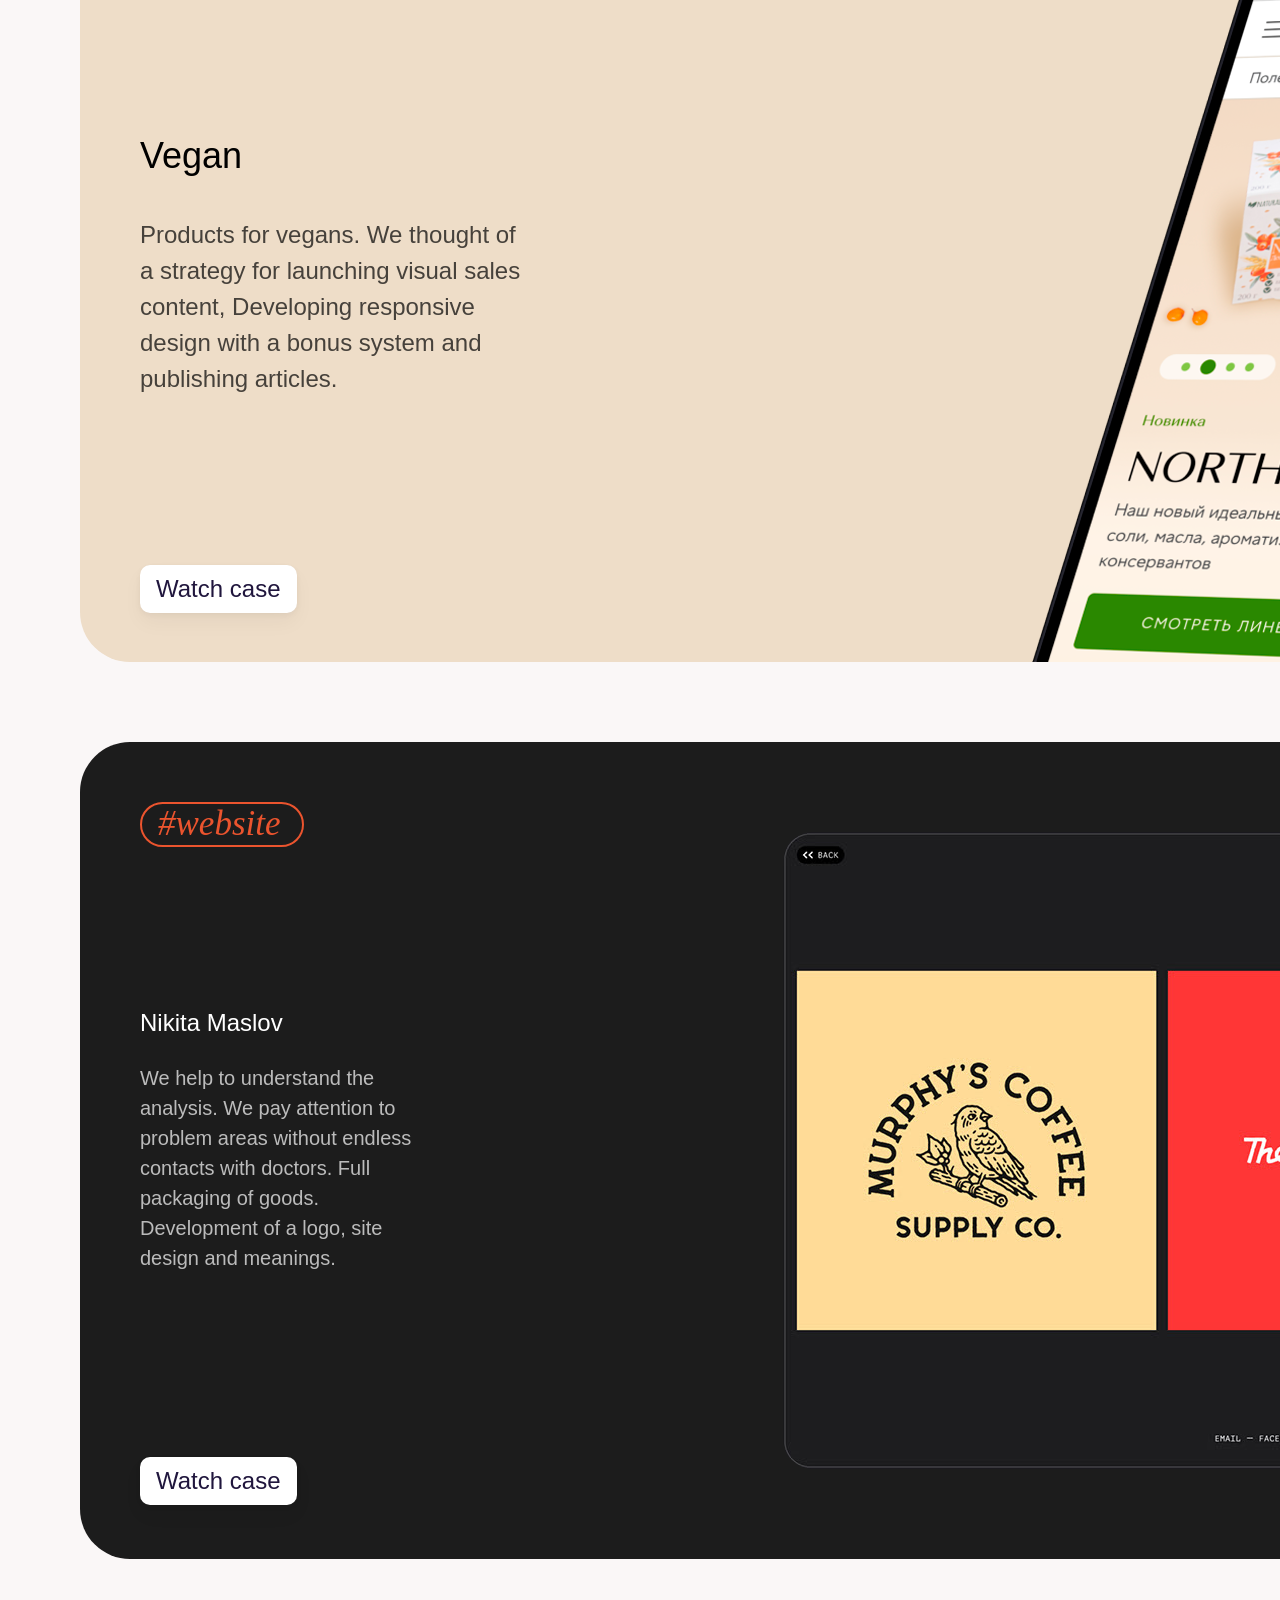
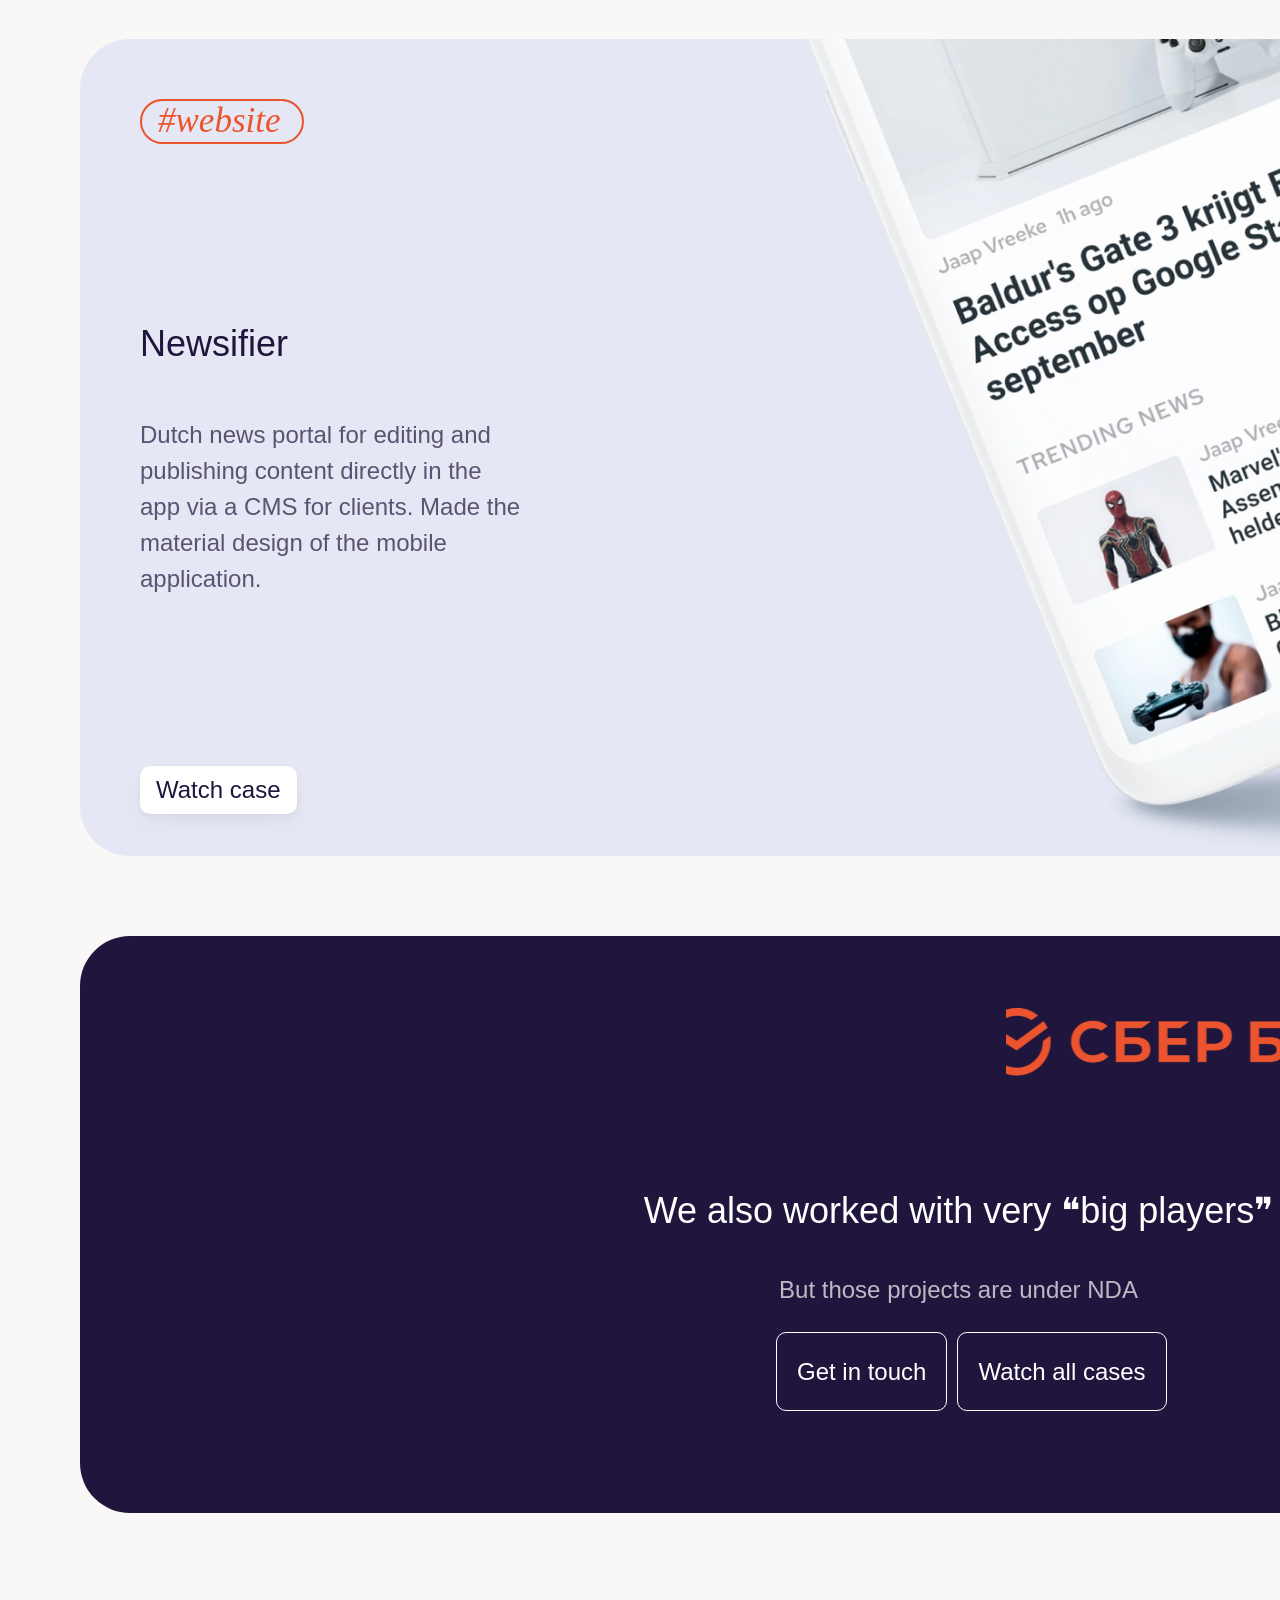
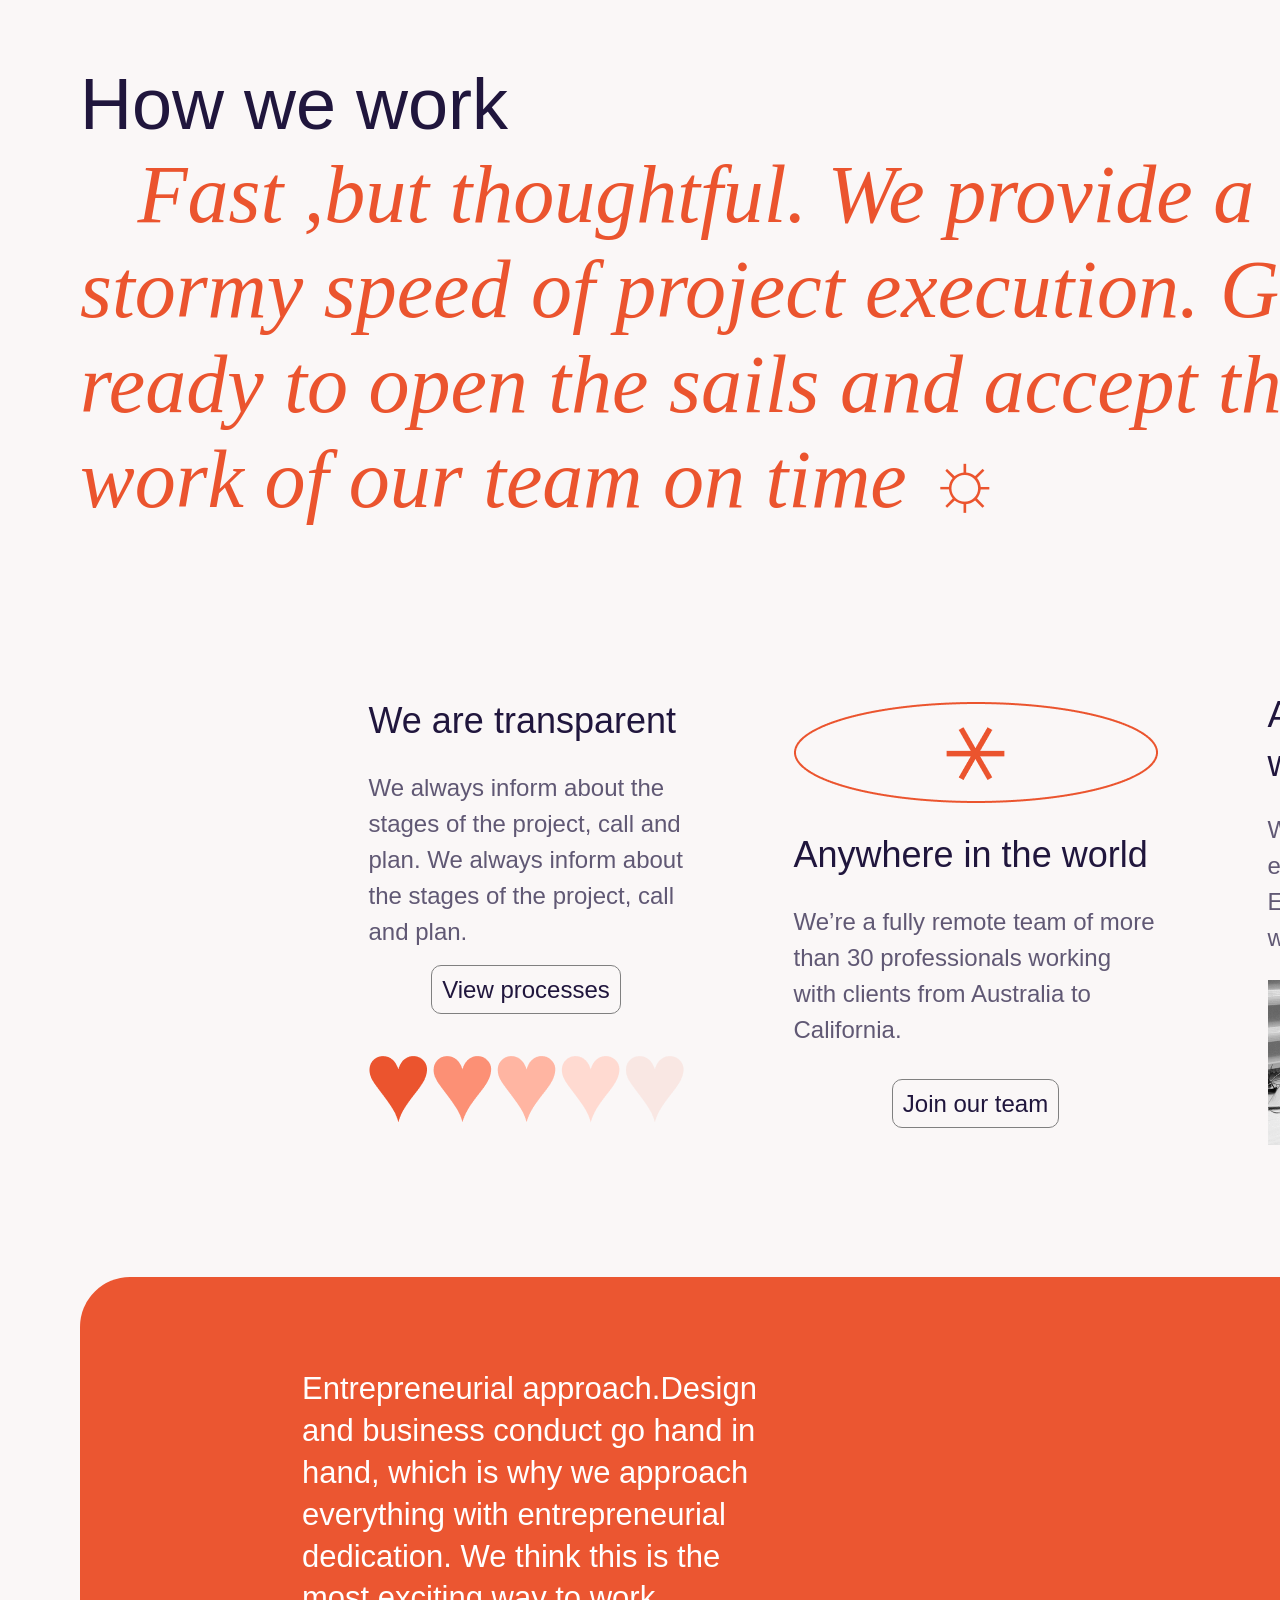
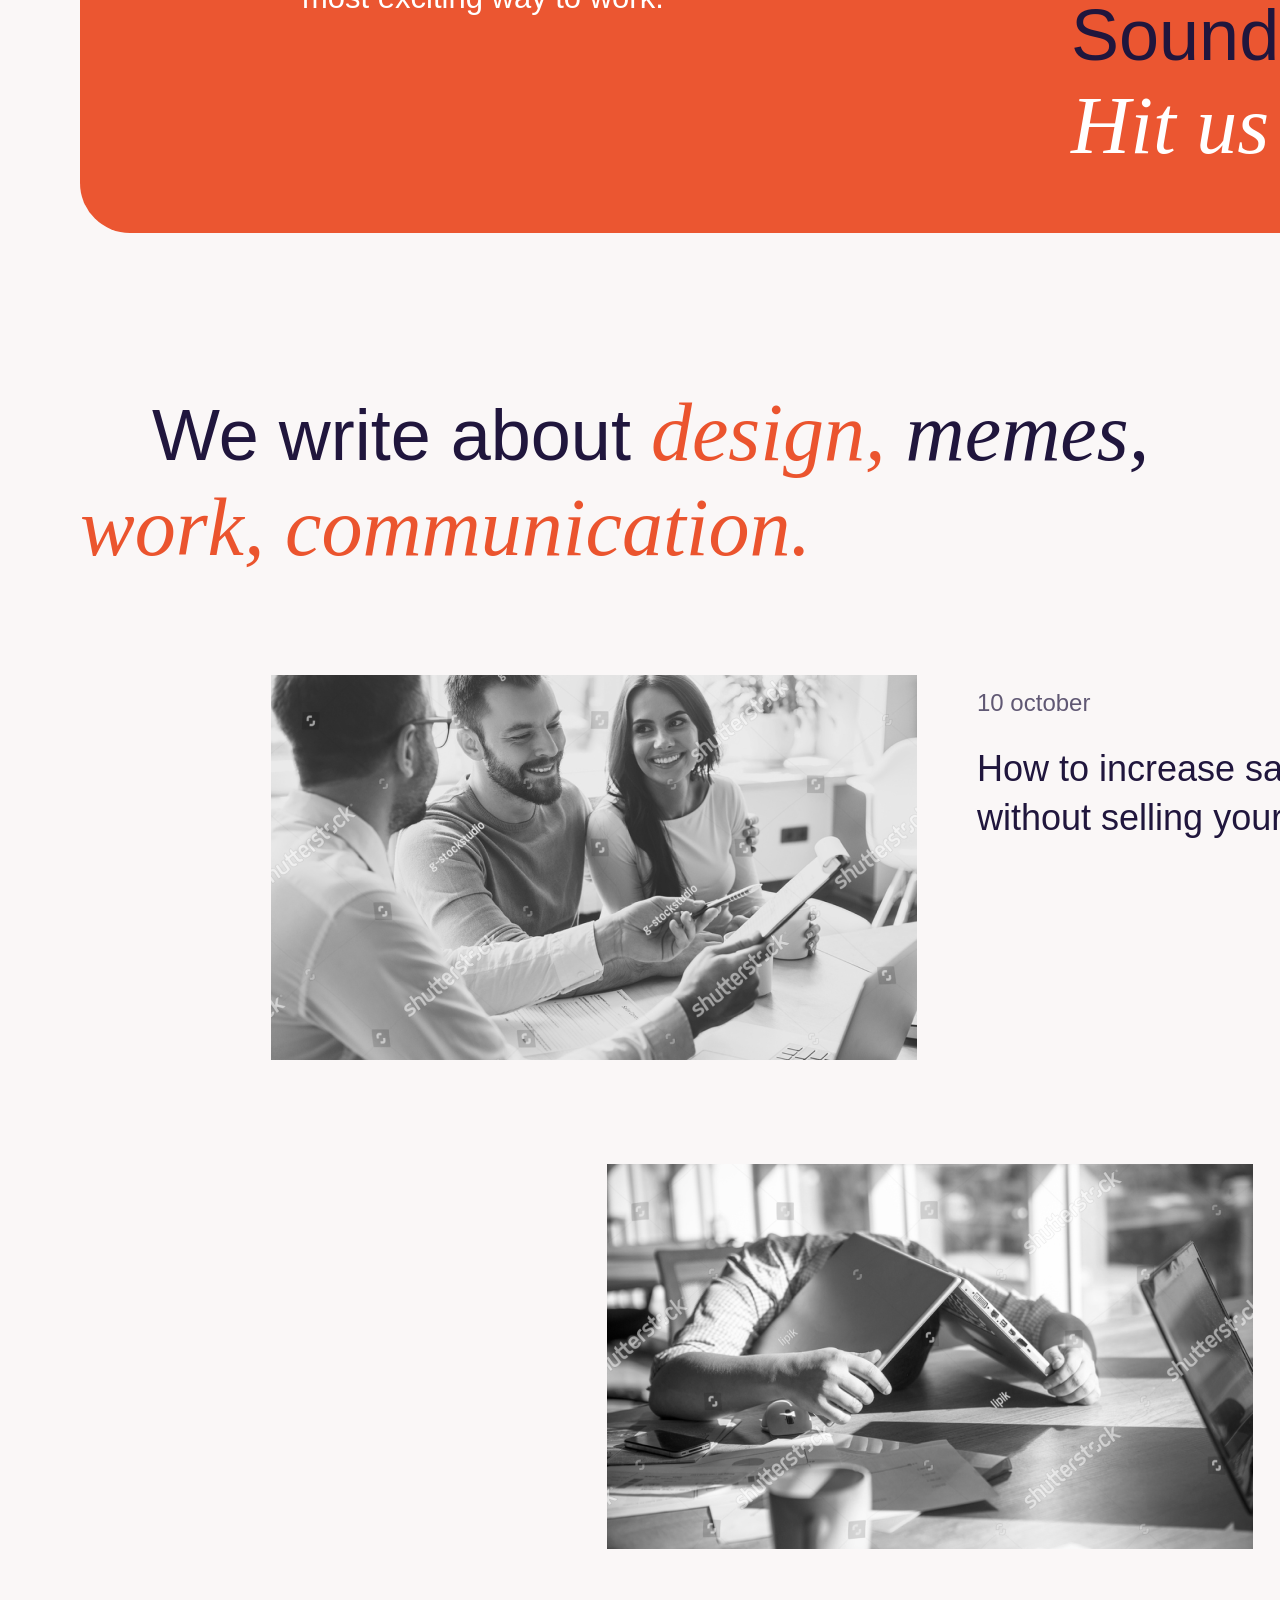
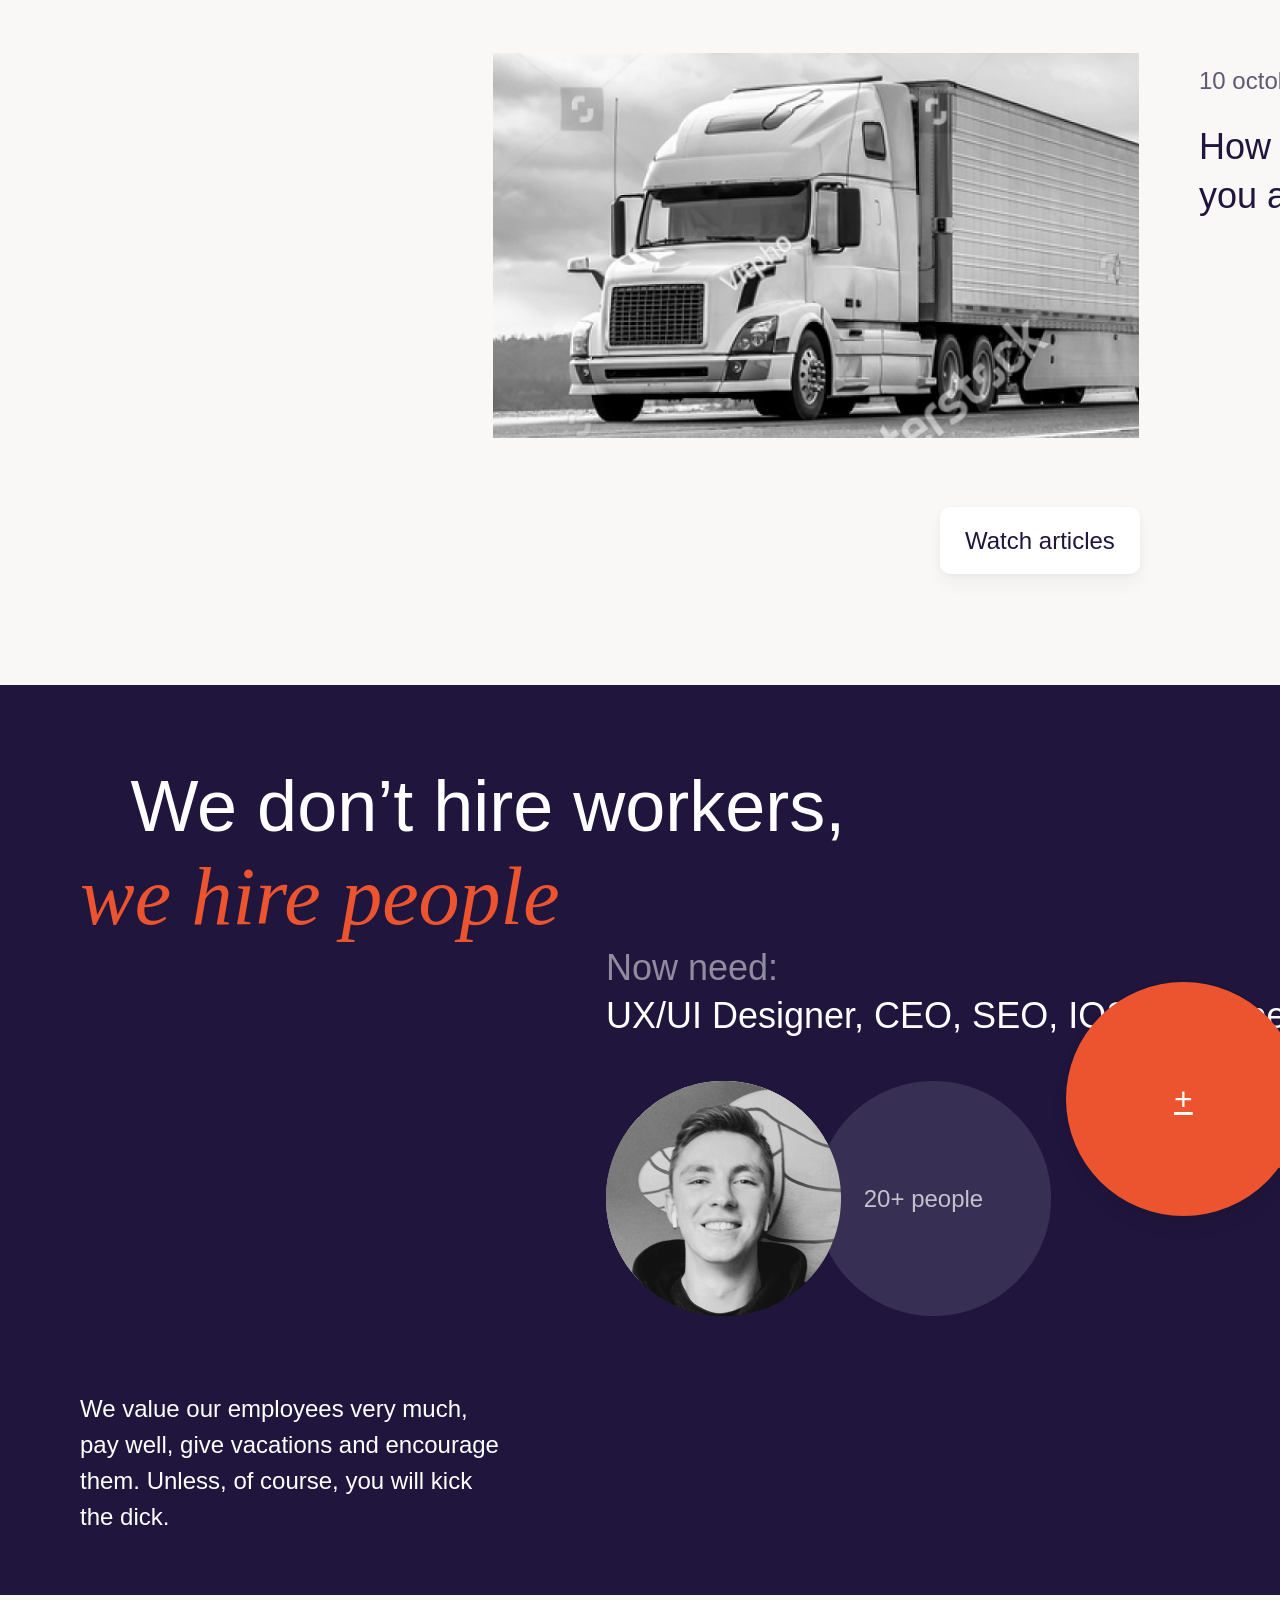
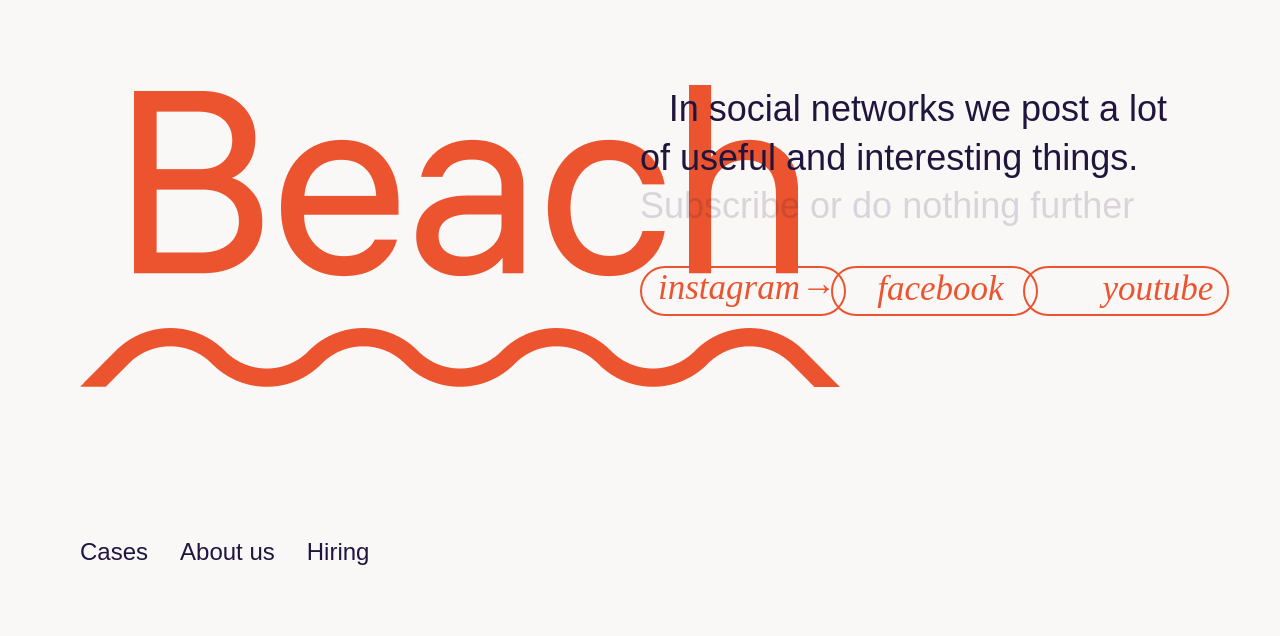
==== commit e22e97a3: "Add files via upload" ====
--- a/index.html
+++ b/index.html
@@ -357,7 +357,7 @@
 							<p class="workers_team_2_4_1">20+ people</p>
 						</div>
 						<div class="workers_team_2_5">
-							<p class="workers_team_2_5_1">+</p>
+							<div class="workers_team_2_5_1_0"><a href="#" class="workers_team_2_5_1">+</a></div>
 							<p class="workers_team_2_5_2">Become part of us</p>
 						</div>
 					</div>
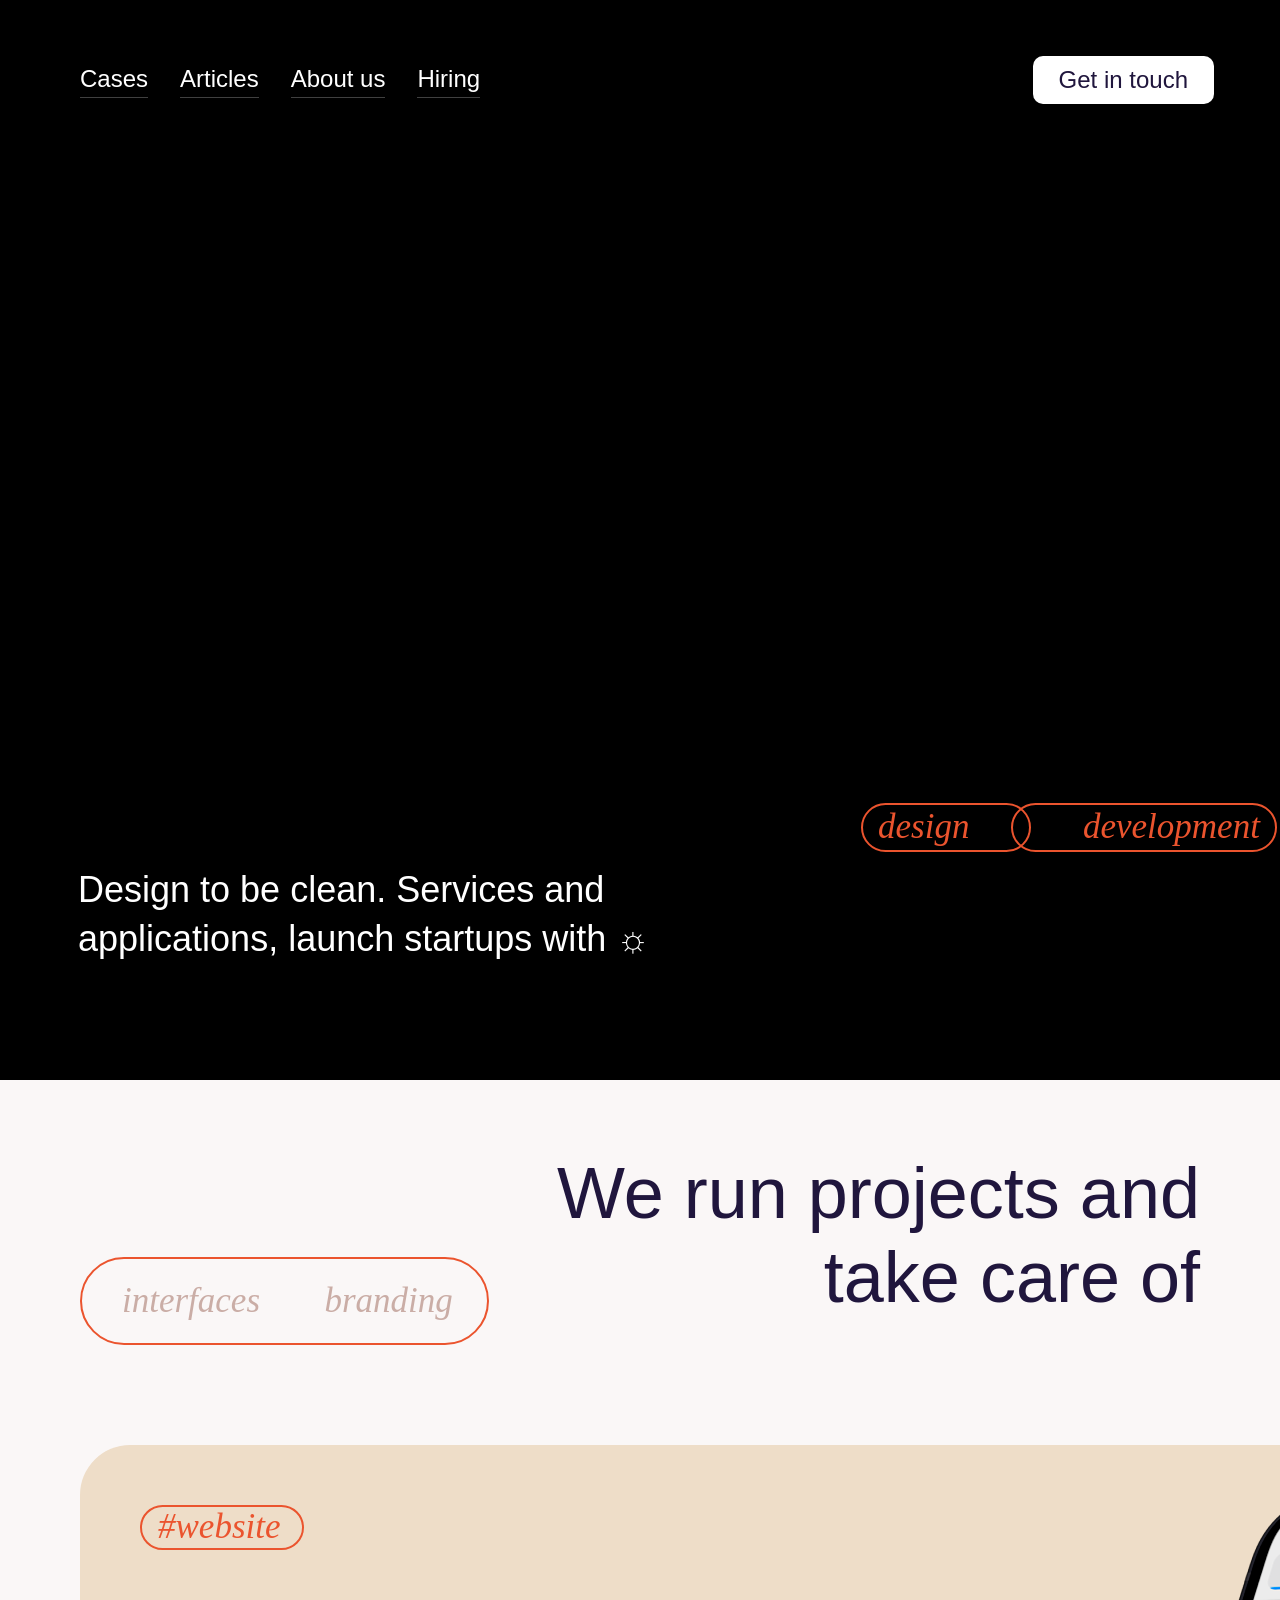
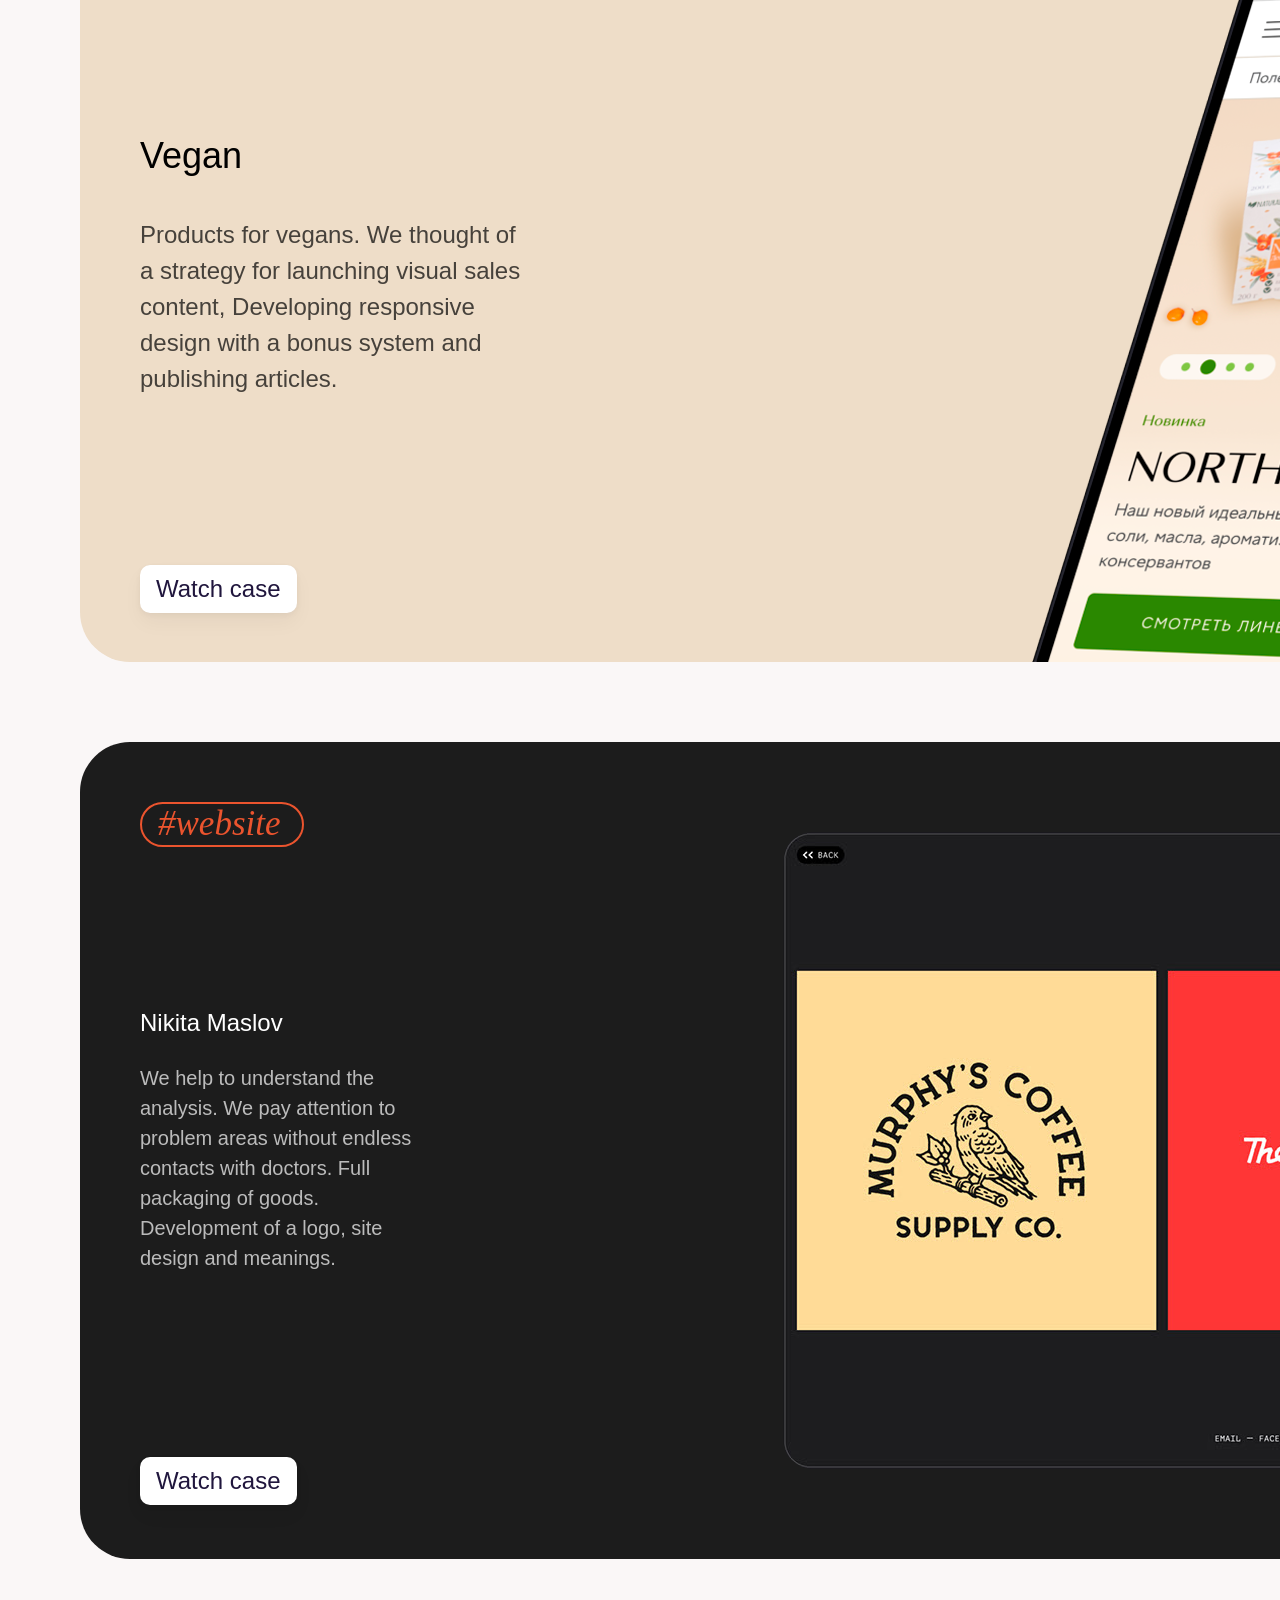
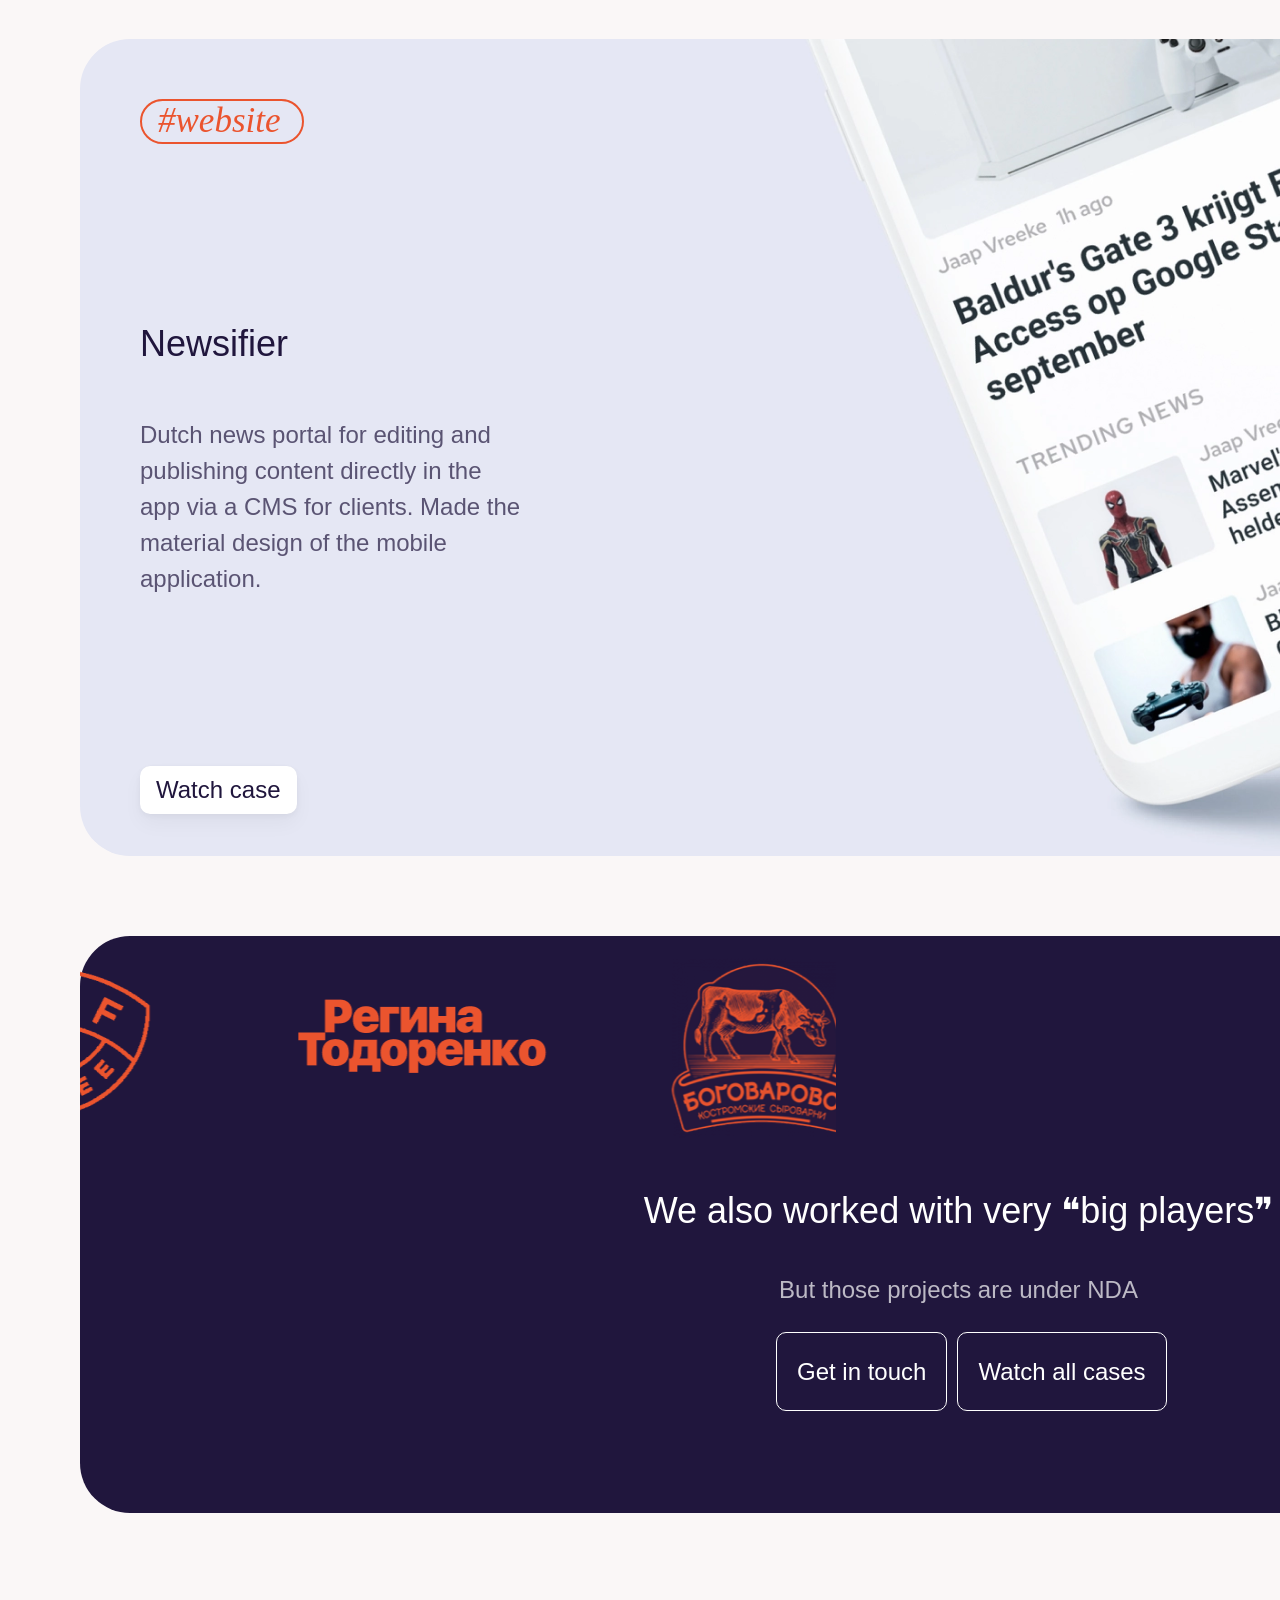
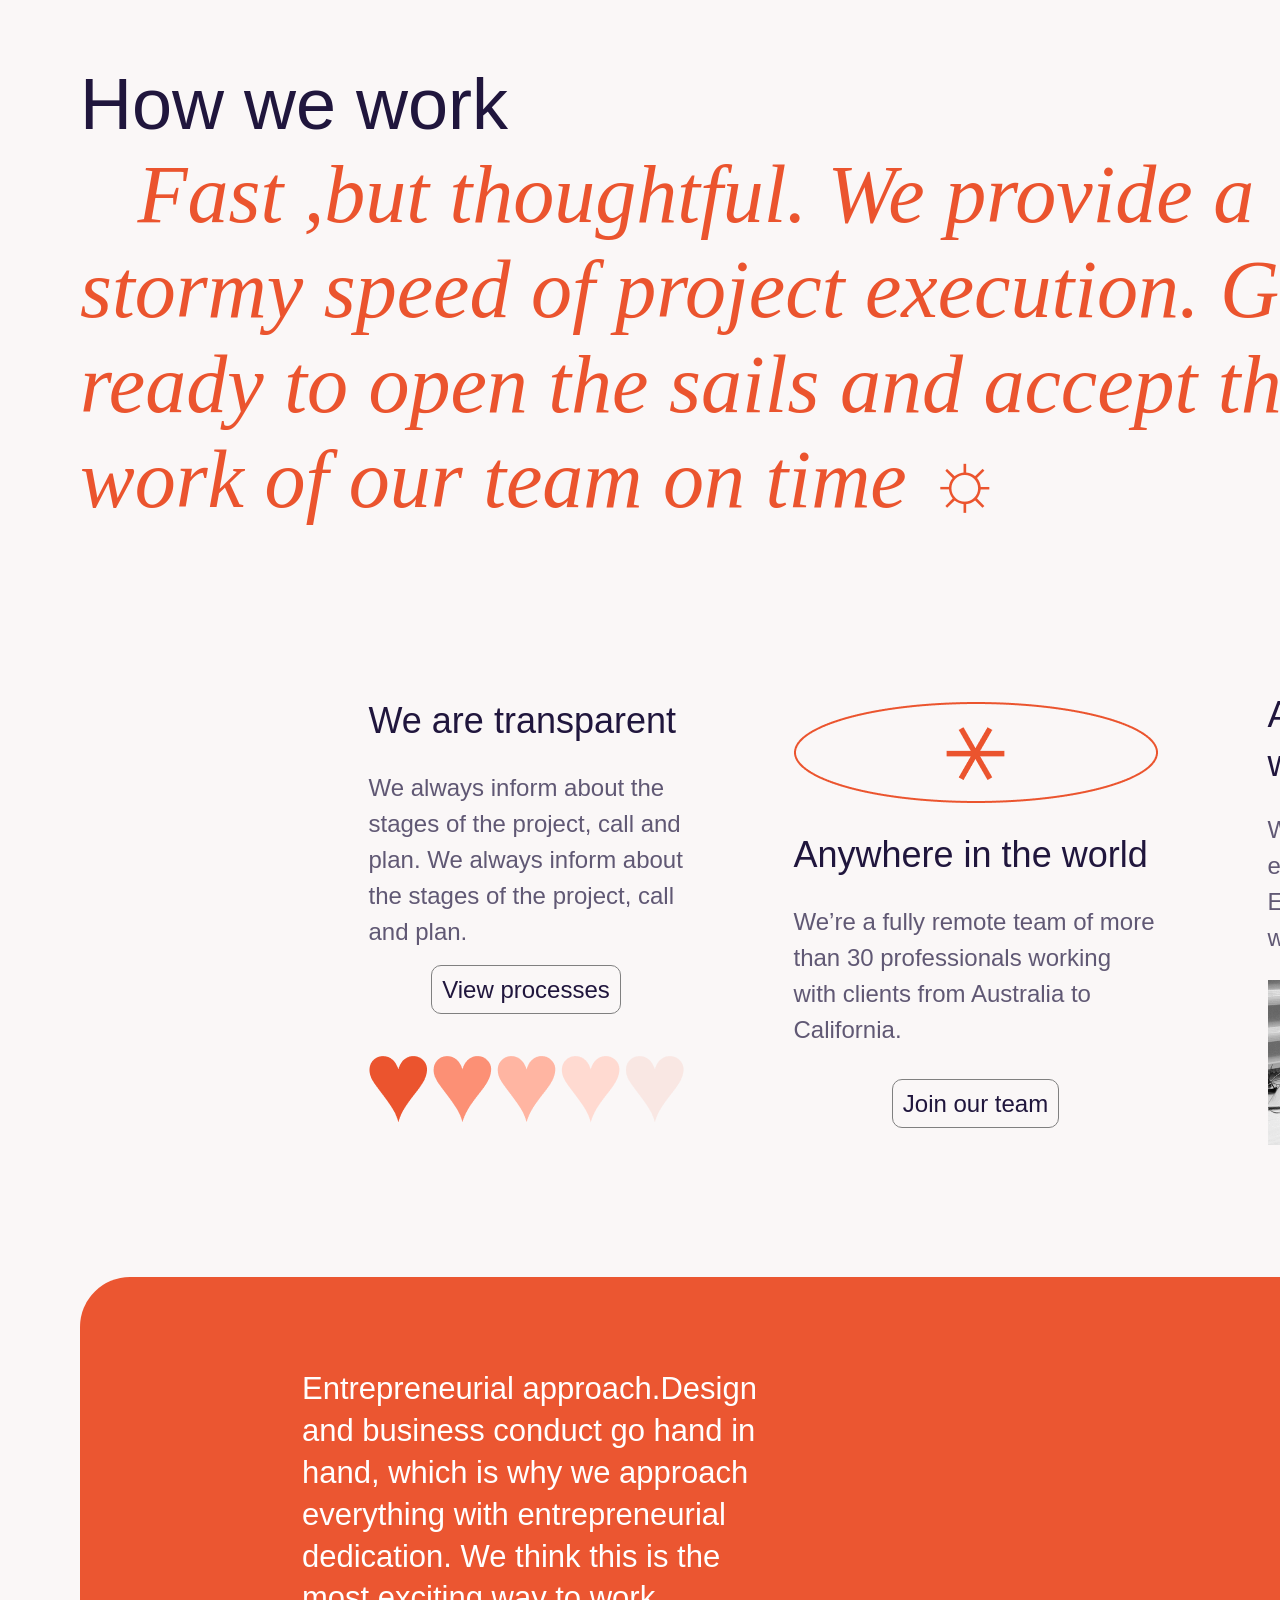
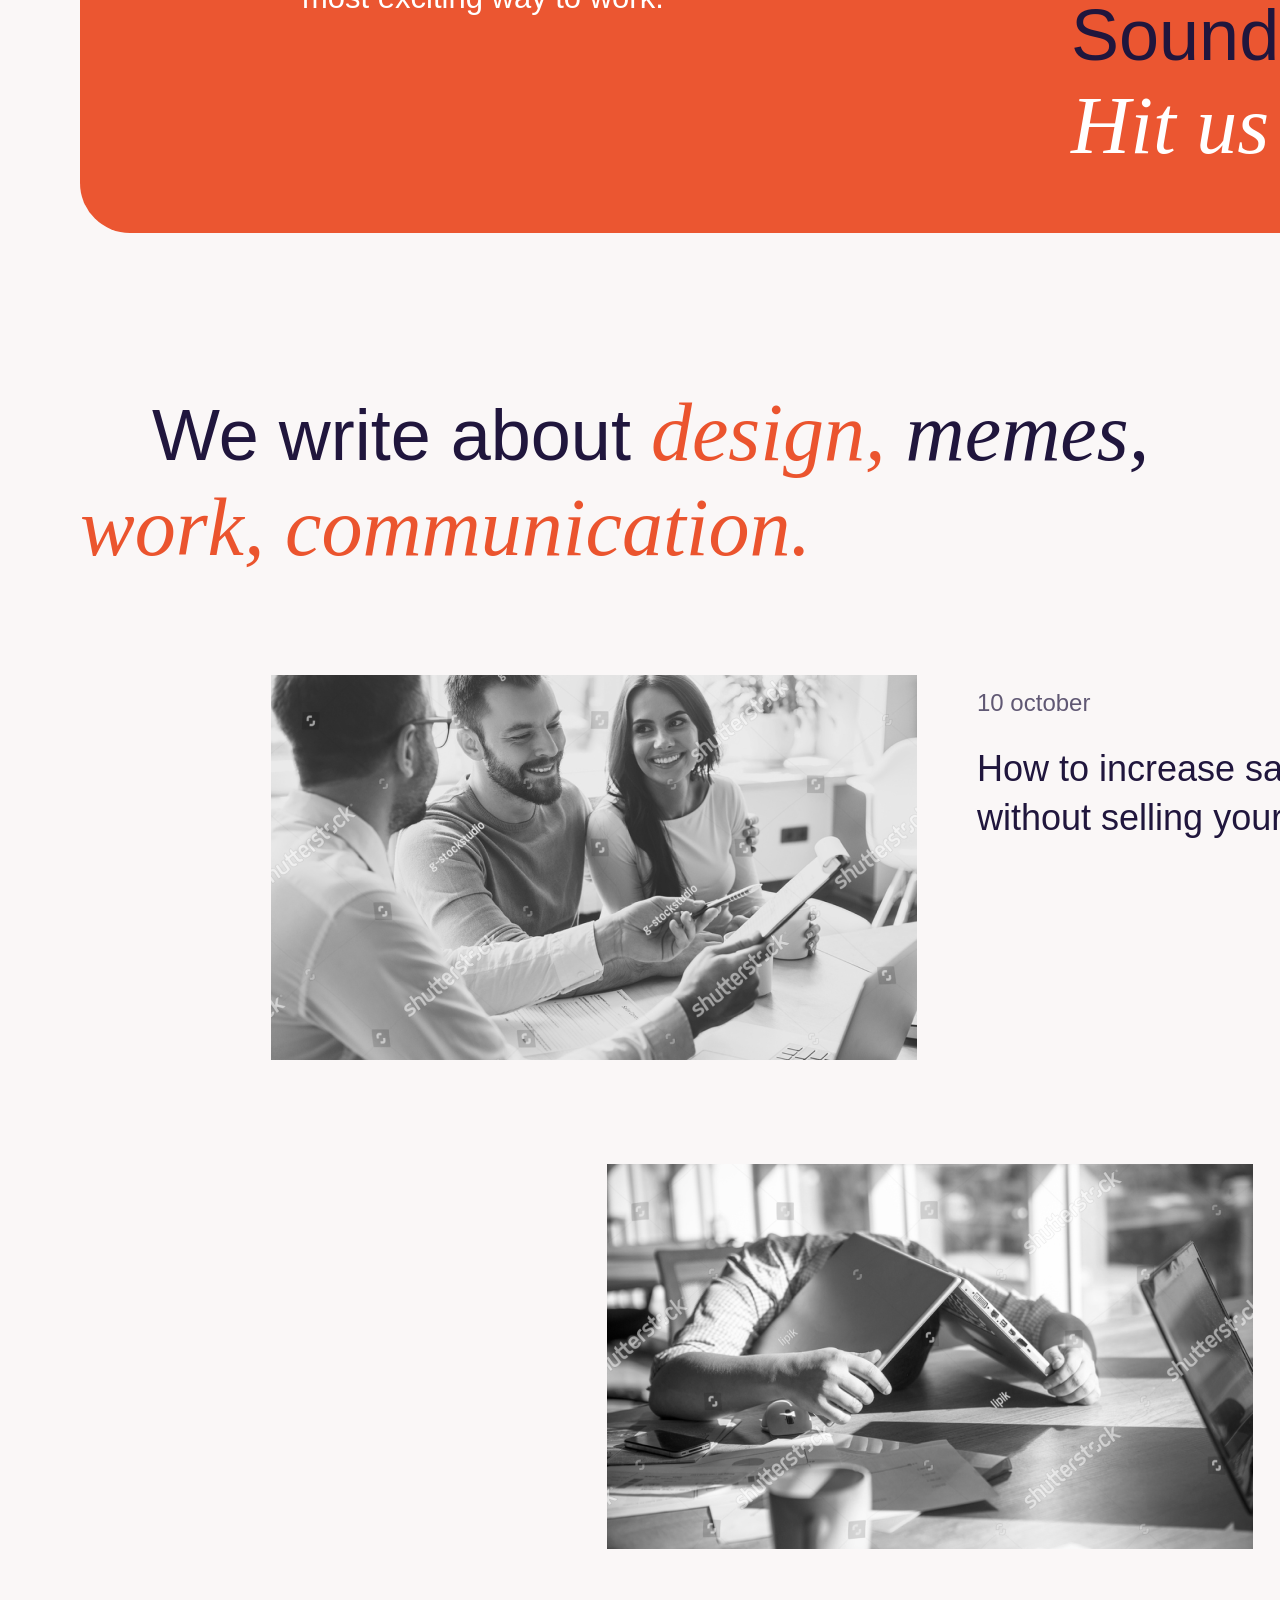
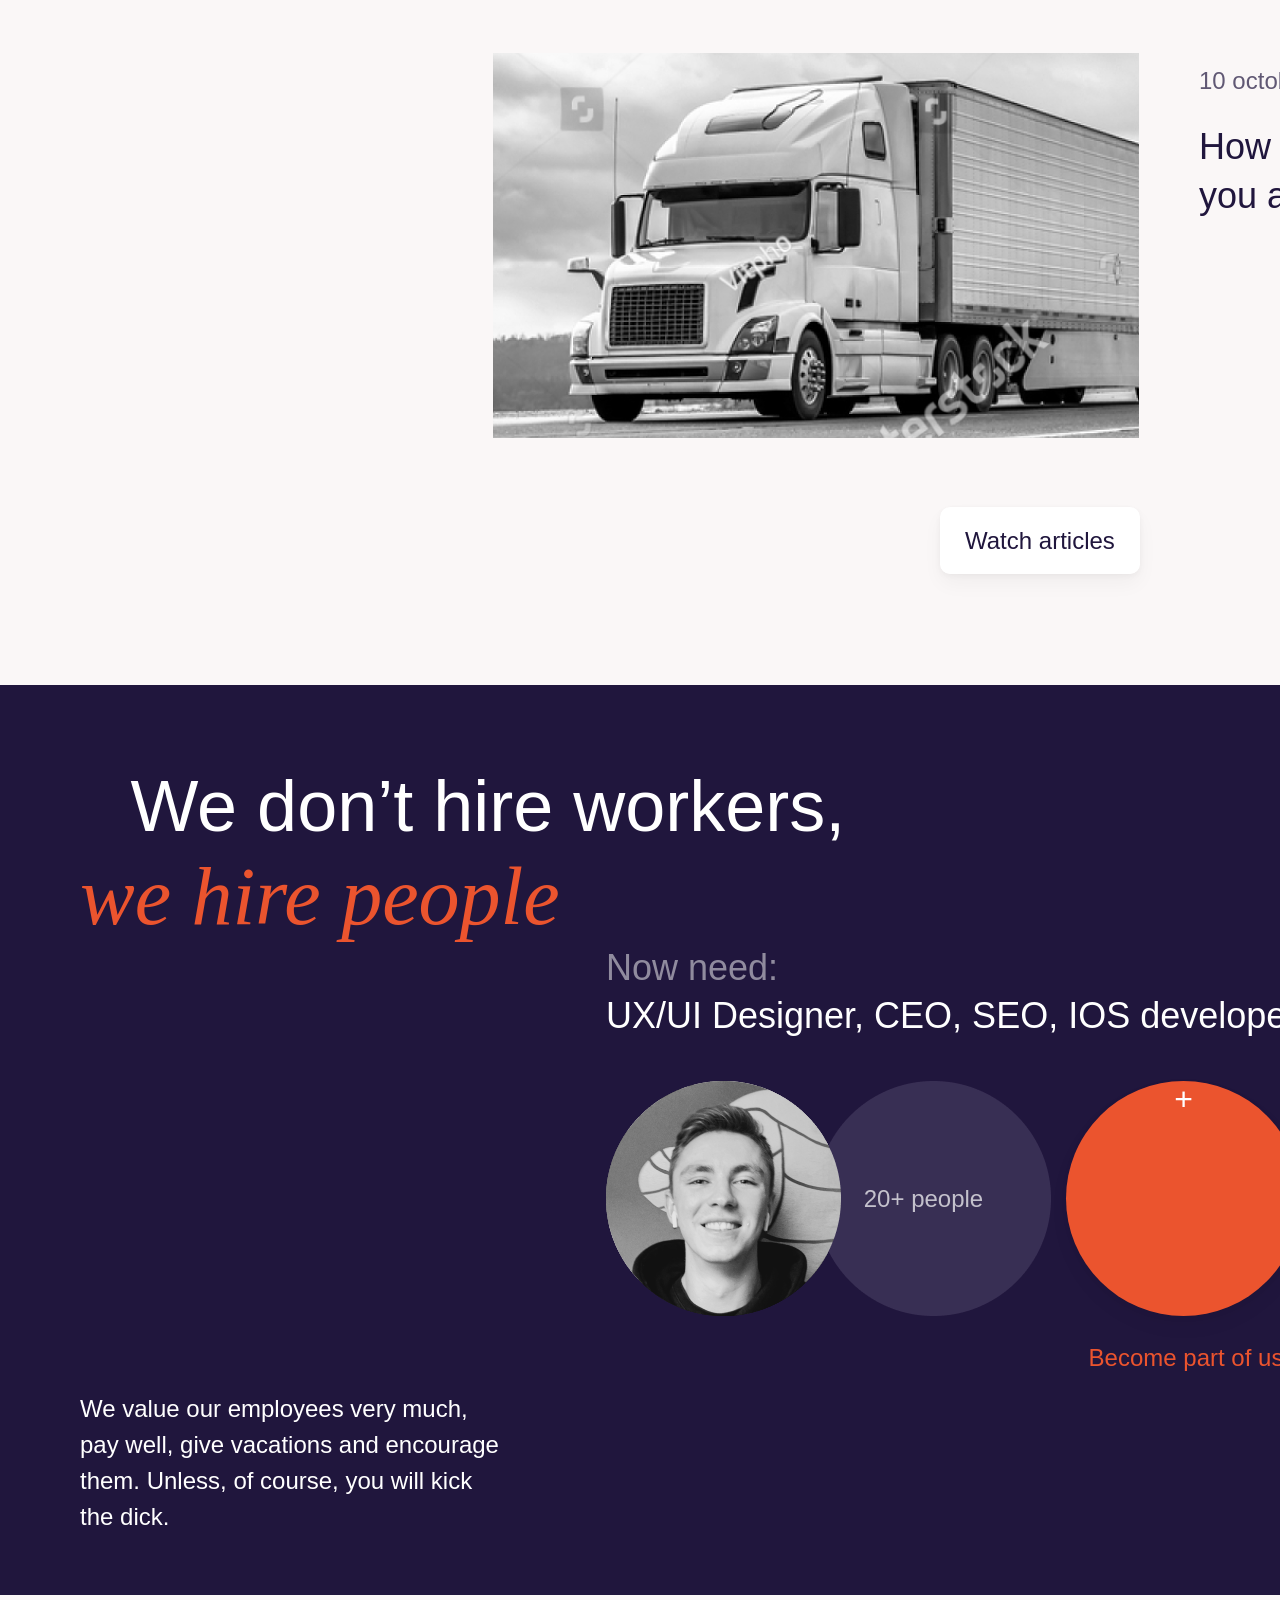
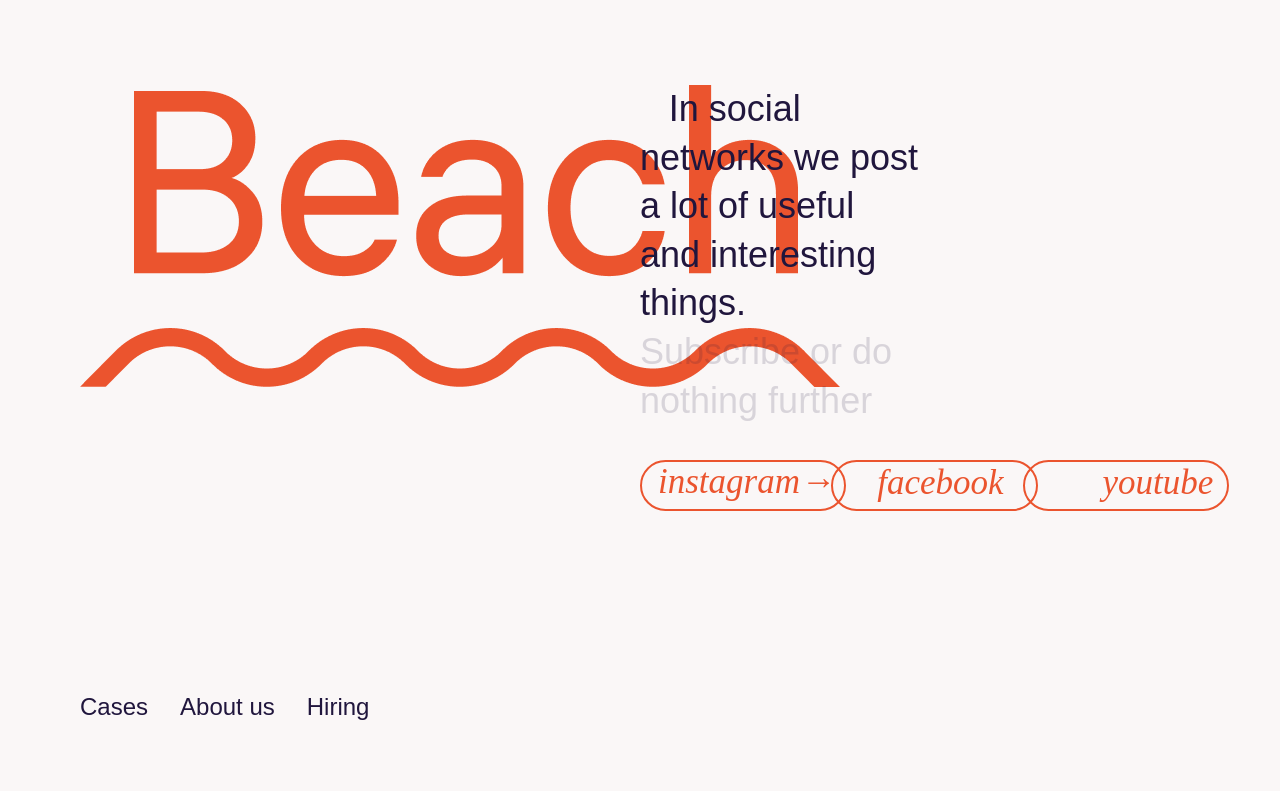
==== commit 172c3e49: "Add files via upload" ====
--- a/index.html
+++ b/index.html
@@ -37,6 +37,7 @@
 					</div>
 				</div>	
 			</div>
+			
 
 
 			<div class="page_one_content">
@@ -134,7 +135,7 @@
 					
 				</div>
 				<div class="frame_2_img">
-					<img src="img/frame_2.png">
+					<img class="frame_2_img_1" src="img/frame_2.png">
 				</div>
 			</div>
 
@@ -155,7 +156,7 @@
 					</div>
 				</div>
 				<div class="frame_3_img">
-					<img src="img/frame_3.png" alt="">
+					<img class="frame_3_img_1" src="img/frame_3.png" alt="">
 				</div>
 			</div>
 			<div class="frame_4">
@@ -189,6 +190,9 @@
 					</div>
 				</div>
 			</div>
+
+
+			
 			<div class="frame_6">
 				<div class="frame_6_1">
 					<div class="frame_6_1_1">
@@ -216,7 +220,7 @@
 				</div>
 				<div class="frame_6_3">
 					<div class="frame_6_3_1">
-						<p class="frame_6_3_1_1">A creative team with waves minds </p>
+						<p class="frame_6_3_1_1">A creative team with <br>waves minds </p>
 					</div>
 					<div class="frame_6_3_2">
 						<p class="frame_6_3_2_1">We don't have a lot of people, but each of them is a professional. Everyone has experience working with large studios and clients.</p>
@@ -282,7 +286,7 @@
 				</div>
 				<div class="frame_8_2">
 					<div class="frame_8_2_1">
-						<img src="img/people_1.png" alt="">
+						<img class="frame_8_2_1_1" src="img/people_1.png" alt="">
 					</div>
 					<div class="frame_8_2_2">
 						<p class="frame_8_2_2_1">10 october</p>
@@ -292,17 +296,17 @@
 				</div>
 				<div class="frame_8_3">
 					<div class="frame_8_3_1">
-						<img src="img/people_2.png" alt="">
+						<img class="frame_8_2_1_1" src="img/people_2.png" alt="">
 					</div>
 					<div class="frame_8_3_2">
 						<p class="frame_8_2_2_1">10 october</p>
 						<img class="frame_8_2_2_2" src="img/arrow.png" alt="">
-						<a class="frame_8_2_2_3" href="#">What to do if work is not progressing but tomorrow is a deadline and you are fucked</a>
+						<a class="frame_8_2_2_3" href="#">How to increase sales without selling your ass</a>
 					</div>
 				</div>
 				<div class="frame_8_4">
 					<div class="frame_8_4_1">
-						<img src="img/people_3.png" alt="">
+						<img class="frame_8_2_1_1" src="img/people_3.png" alt="">
 					</div>
 					<div class="frame_8_4_2">
 						<p class="frame_8_2_2_1">10 october</p>
@@ -326,7 +330,7 @@
 	<div class="workers">
 		<div class="container">
 			<div class="workers_open">
-				<p class="workers_open_1">We don’t hire workers, <span class="workers_open_2">we hire people</span></p>
+				<p class="workers_open_1">We don’t hire workers,<br> <span class="workers_open_2">we hire people</span></p>
 			</div>
 			<div class="workers_content">
 				<div class="workers_text">
@@ -372,8 +376,10 @@
 					<img class="bottom_page_left_1" src="img/beachf.png" alt="">
 				</div>
 				<div class="bottom_page_right">
+					<div class="bottom_page_right">
 					<p class="bottom_page_right_1">In social networks we post a lot of useful and interesting things.</p>
 					<p class="bottom_page_right_2">Subscribe or do nothing further</p>
+					</div>
 					<div class="bottom_page_right_3">
 						<div class="bottom_page_right_3_1">
 							<p class="bottom_page_right_3_1_1">instagram→</p>
--- a/style.css
+++ b/style.css
@@ -6,9 +6,11 @@
 
 
 .page_one{
+	display: flex;
 	width: 100%;
 	height: 1080px;
-	background-image: url(img/1_page.png);
+	/*background-image: url(img/1_page.png);*/
+	background-color: black;
 }
 
 
@@ -154,12 +156,13 @@
 }
 
 .page_one_btn2{
-	position: relative;
+	position: absolute;
 	display: flex;
 	width: 419px;
 	height: 47px;
-	left: 1325px;
-	top: 700px;
+	right: 0px;
+	bottom: 0px;
+	margin-bottom: 85px;
 	
 }
 
@@ -1015,6 +1018,11 @@
 	-webkit-filter: grayscale(100%); 
     filter: grayscale(100%);
 }
+.frame_6_3_3:hover{
+	-webkit-filter: none; 
+    filter: none;
+    transition: 1s;
+}
 /*----------------------FRAME 6----------------------------*/
 /*----------------------FRAME 7----------------------------*/
 .frame_7{
@@ -1442,6 +1450,7 @@
 	opacity: 1;
 	transition: 2s;
 }
+
 .workers_team_2_3{
 	z-index: 3;
 	margin-right: -25px;
@@ -1516,21 +1525,38 @@
 .workers_team_2_5{
 
 }
-.workers_team_2_5_1{
-	margin: 0px 0px 0px 40px;
-	font-family: Arial;
-	font-style: normal;
-	font-weight: normal;
-	font-size: 32px;
-	line-height: 116%;
-
-	color: #FFFFFF;
-
-	padding: 99px 108px;
+.workers_team_2_5_1_0{
+	text-align: center;
+
+	margin-left: 40px;
+	height: 235px;
+	width: 235px;
 	background: #EB542E;
 	border-radius: 50%;
 	box-shadow: 0px 10px 20px rgba(0, 0, 0, 0.04), 0px 2px 6px rgba(0, 0, 0, 0.04), 0px 0px 1px rgba(0, 0, 0, 0.04);
 }
+.workers_team_2_5_1{
+	margin-top: 117px;
+
+	font-family: Arial;
+	font-style: normal;
+	font-weight: normal;
+	font-size: 32px;
+	line-height: 116%;
+
+	color: #FFFFFF;
+	text-decoration: none;
+
+	/*background: #EB542E;
+	border-radius: 50%;
+	box-shadow: 0px 10px 20px rgba(0, 0, 0, 0.04), 0px 2px 6px rgba(0, 0, 0, 0.04), 0px 0px 1px rgba(0, 0, 0, 0.04);*/
+}
+.workers_team_2_5_1:hover{
+	padding: 64px 44px;
+	
+	background: #EB542E;
+	box-shadow: 0px 6.08511px 12.1702px rgba(0, 0, 0, 0.04), 0px 1.21702px 3.65106px rgba(0, 0, 0, 0.04), 0px 0px 0.608511px rgba(0, 0, 0, 0.04);
+}
 .workers_team_2_5_2{
 	margin-left: 45px;
 	font-family: Arial;
@@ -1543,6 +1569,9 @@
 
 	color: #EB542E;
 
+}
+.workers_team_2_5_2:hover{
+	margin-top: 74px;
 }
 /*-----------------------WORKERS----------------------------*/
 /*-----------------------FOOTER----------------------------*/
@@ -1780,66 +1809,1042 @@
 
 
 
-
-
-
-
-
-
-
-
-
-
-
-
-
-
-
-
-
-
-
-
-
-
-
-
-
-
-
-
-
-
-
-
-
-
-
-
-
-
-
-
-
-
-
-
-
-
-
-
-
-
-
-
-
-
-
-
-
-
-
-
-
-
-
+/*---------------------------MEDIA------------------------*/
+
+
+@media (max-width: 1024px) {
+  /*Page One*/
+	.page_one{
+		width: 100%;
+
+	}
+
+	.container{
+		
+		margin: 0 60px 0 60px;
+	}
+	.page_one_inf{
+		width: 443px;
+		height: 64px;
+		margin: 100px 0px 0px 0px;
+	}
+	.page_one_inf2{
+		font-family: Arial;
+		font-style: normal;
+		font-weight: normal;
+		font-size: 24px;
+		line-height: 135%;
+
+		
+		color: #FFFFFF;
+	}
+	.page_one_btn2{
+		margin-bottom: -210px;
+
+		margin-right: 60px;
+	}
+	.page_one_btn3_text{
+
+
+	}
+	.page_one_btn3_text1{
+
+	}
+	.page_one_btn4_text{
+
+	}
+	.page_one_btn4_text2{
+
+	}
+	.content{
+		height: auto;
+		padding-bottom: 88px;
+
+		
+	}
+	.content_info{
+
+	}
+	.content_btn{
+		margin-top: 125px;
+	}
+	.content_btn1{
+
+	}
+	.content_btn_text1{
+	}
+	.content_btn2{
+
+	}
+	.content_btn_text2{
+	}
+	.content_info_exp{
+		text-align: inherit ;
+		margin: 0px 25px 0px;
+		width: 516px;
+		height: 114px;
+		font-size: 42px;
+	}
+
+
+
+
+
+
+
+
+
+
+
+
+
+
+
+
+
+
+
+
+
+
+
+
+
+
+
+
+
+
+
+	/*Frame 1*/
+	.frame_1{
+		width: 901px;
+		height: 526px;
+	}
+	.frame_1_content_text{
+		margin-top: 89px;
+	}
+	.frame_1_content_text_1{
+		font-family: Arial;
+		font-style: normal;
+		font-weight: normal;
+		font-size: 24px;
+		line-height: 135%;
+		flex: none;
+
+		order: 0;
+		flex-grow: 0;
+		margin: 16px 0px;
+	}
+	.frame_1_content_text_2{
+		font-family: Arial;
+		font-style: normal;
+		font-weight: normal;
+		font-size: 18px;
+		line-height: 150%;
+
+		color: #20163D;
+
+		opacity: 0.7;
+		flex: none;
+		order: 1;
+		flex-grow: 0;
+		margin: 16px 0px;
+	}
+	.frame_1_iphone{
+		width: 380px;
+		height: 477px;
+		margin-top: 48px;
+		margin-right: 44px;
+		margin-left: 10px;
+	}
+	.watch_case{
+		margin-top: 0px;
+	}
+
+
+
+
+	/*Frame 2*/
+	.frame_2{
+		width: 901px;
+		height: 526px;
+	}
+	.frame_2_content_text{
+		margin-top: 60px;
+		margin-bottom: 57px;
+	}
+	.frame_2_content_text_1{
+		font-family: Arial;
+		font-style: normal;
+		font-weight: normal;
+		font-size: 24px;
+		line-height: 135%;
+
+		color: #FFFFFF;
+
+		flex: none;
+		order: 0;
+		flex-grow: 0;
+		margin: 16px 0px;
+	}
+	.frame_2_content_text_2{
+		font-family: Arial;
+		font-style: normal;
+		font-weight: normal;
+		font-size: 18px;
+		line-height: 150%;
+
+		color: #FFFFFF;
+
+		opacity: 0.7;
+
+		flex: none;
+		order: 1;
+		flex-grow: 0;
+		margin: 16px 0px;
+	}
+	.frame_2_img{
+		margin-left: 55px;
+		margin-top: 43px;
+		margin-bottom: 0px;
+		width: 770px;
+		height: 440px;
+		overflow: hidden;
+	}
+	.frame_2_img_1{
+		width: 779px;
+		height: 440px;
+	
+	
+	}
+
+
+	/*Frame 3*/
+	.frame_3{
+		width: 901px;
+		height: 526px;
+		padding-right: 1px;
+
+	}
+	.frame_3_content_text{
+		margin-top: 0;
+		width: 289px;
+	}
+	.frame_3_content_text_1{
+		font-family: Arial;
+		font-style: normal;
+		font-weight: normal;
+		font-size: 24px;
+		line-height: 135%;
+
+		color: #20163D;
+
+		flex: none;
+		order: 0;
+		flex-grow: 0;
+		margin: 16px 0px;
+	}
+	.frame_3_content_text_2{
+		font-family: Arial;
+		font-style: normal;
+		font-weight: normal;
+		font-size: 18px;
+		line-height: 150%;
+
+		color: #20163D;
+
+		opacity: 0.7;
+
+		flex: none;
+		order: 1;
+		flex-grow: 0;
+		margin: 16px 0px;
+	}
+	.watch_case_3{
+		margin-top: 324px;
+	}
+	.frame_3_img{
+		position: relative;
+
+		overflow: hidden;
+		margin-right: 0;
+
+	}
+	.frame_3_img_1{
+
+		
+		height: 513px;
+	}
+		
+	/* Frame 4 */
+	.frame_4{
+		width: 901px;
+		height: 366px;
+	}
+	.frame_4_12{
+		width: 901px;
+		height: 89px;
+	}
+	.frame_4_content{
+		margin-top: 45px;
+	}
+	.frame_4_content_1{
+
+	}
+	.frame_4_content_1_1{
+		font-family: Arial;
+		font-style: normal;
+		font-weight: normal;
+		font-size: 24px;
+		line-height: 135%;
+		color: #FFFFFF;
+		flex: none;
+		order: 0;
+		flex-grow: 0;
+		margin: 16px 0px;
+	}
+	.frame_4_content_2{
+
+	}
+	.frame_4_content_2_1{
+		font-family: Arial;
+		font-style: normal;
+		font-weight: normal;
+		font-size: 18px;
+		line-height: 150%;
+		color: #FFFFFF;
+
+		opacity: 0.7;
+
+		flex: none;
+		order: 1;
+		flex-grow: 0;
+		margin: 0px 6px;
+	}
+	.frame_4_content_3{
+		margin-top: 34px;
+		margin-left: 282px;
+	}
+	.frame_4_content_3_1{
+		margin-left: 0;
+	}
+	.frame_4_content_3_1_1{
+
+		font-family: Arial;
+		font-style: normal;
+		font-weight: normal;
+		font-size: 18px;
+		line-height: 116%;
+
+		color: #FFFFFF;
+
+		flex: none;
+		order: 0;
+		flex-grow: 0;
+		margin: 0px 10px;
+	}
+	.frame_4_content_3_1_2{
+		font-family: Arial;
+		font-style: normal;
+		font-weight: normal;
+		font-size: 18px;
+		line-height: 116%;
+
+		color: #FFFFFF;
+
+		flex: none;
+		order: 0;
+		flex-grow: 0;
+		margin: 0px 10px;
+	}
+
+
+	/*Frame 5*/
+	.frame_5{
+		width: 901px;
+	}
+	.frame_5_text{
+
+	}
+	.frame_5_text_1{
+		font-family: Arial;
+		font-style: normal;
+		font-weight: normal;
+		font-size: 42px;
+		line-height: 116%;
+
+		color: #20163D;
+	}
+	.frame_5_text_2{
+		width: 787px;
+	}
+	.frame_5_text_2_1{
+		font-family: Times New Roman;
+		font-style: italic;
+		font-weight: normal;
+		font-size: 50px;
+		line-height: 116%;
+
+		color: #EB542E;
+	}
+	/*Frame 6*/
+
+	.frame_6{
+		margin: 88px 0px 80px 0px;
+		justify-content: normal;
+		
+
+	}
+	.frame_6_1{
+		margin: 0px 0px;
+		width: 275px;
+
+
+	}
+	.frame_6_1_1{
+
+	}
+	.frame_6_1_1_1{
+		font-family: Arial;
+		font-style: normal;
+		font-weight: normal;
+		font-size: 24px;
+		line-height: 135%;
+
+		color: #20163D;
+
+		flex: none;
+		order: 0;
+		flex-grow: 0;
+		margin: 16px 0px;
+	}
+	.frame_6_1_2{
+
+	}
+	.frame_6_1_2_1{
+		font-family: Arial;
+		font-style: normal;
+		font-weight: normal;
+		font-size: 18px;
+		line-height: 150%;
+
+		color: #20163D;
+
+		opacity: 0.7;
+
+		flex: none;
+		order: 1;
+		flex-grow: 0;
+		margin: 16px 0px;
+	}
+	.frame_6_1_3{
+
+	}
+	.frame_6_1_3_1{
+		font-family: Arial;
+		font-style: normal;
+		font-weight: normal;
+		font-size: 18px;
+		line-height: 135%;
+
+		color: #20163D;
+
+		flex: none;
+		order: 0;
+		flex-grow: 0;
+		margin: 0px 10px;
+	}
+	.frame_6_img{
+		width: 277px;
+	}
+
+
+
+
+
+
+
+
+	.frame_6_2{
+		margin: 0px 35px 0px 40px;
+		width: 275px;
+
+	}
+	.frame_6_2_img{
+		width: 276px;
+	}
+	.frame_6_2_1{
+
+	}
+	.frame_6_2_1_1{
+		font-family: Arial;
+		font-style: normal;
+		font-weight: normal;
+		font-size: 24px;
+		line-height: 135%;
+		color: #20163D;
+
+		flex: none;
+		order: 0;
+		flex-grow: 0;
+		margin: 16px 0px;
+	}
+	.frame_6_2_2{
+
+	}
+	.frame_6_2_2_1{
+		font-family: Arial;
+		font-style: normal;
+		font-weight: normal;
+		font-size: 18px;
+		line-height: 150%;
+
+		color: #20163D;
+
+		opacity: 0.7;
+
+		flex-grow: 0;
+		margin: 16px 0px;
+	}
+	.frame_6_2_3{
+
+	}
+	.frame_6_2_3_1{
+		
+	}
+
+
+
+	.frame_6_3{
+		width: 275px;
+		margin: 0px 0px;
+	}
+	.frame_6_3_1{
+		width: 275px;
+	}
+	.frame_6_3_1_1{
+		font-family: Arial;
+		font-style: normal;
+		font-weight: normal;
+		font-size: 24px;
+		line-height: 135%;
+
+		color: #20163D;
+
+		flex: none;
+		order: 0;
+		flex-grow: 0;
+		margin: 16px 0px;
+	}
+	.frame_6_3_2{
+		width: 275px;
+	}
+	.frame_6_3_2_1{
+		font-family: Arial;
+		font-style: normal;
+		font-weight: normal;
+		font-size: 18px;
+		line-height: 150%;
+
+		color: #20163D;
+
+		opacity: 0.7;
+
+		flex: none;
+		order: 1;
+		flex-grow: 0;
+		margin: 16px 0px;
+	}
+	.frame_6_3_3{
+		background-image: url(img/frame_6_3_2.png);
+		width: 277px;
+	}
+
+
+	/*Frame 7*/
+	.frame_7{
+		width: 906px;
+		height: 419px;
+	}
+	.frame_7_1{
+		padding: 0px 40px 0px 40px;
+		height: 224px;
+		width: 323px;
+	}
+	.frame_7_1_1{
+		font-family: Arial;
+		font-style: normal;
+		font-weight: normal;
+		font-size: 24px;
+		line-height: 135%;
+
+		color: #FFFFFF;
+	}
+	.frame_7_2{
+
+	}
+	.frame_7_2_1{
+
+	}
+	.frame_7_2_1_1{
+		margin-top: 264px;
+		font-family: Arial;
+		font-style: normal;
+		font-weight: normal;
+		font-size: 42px;
+		line-height: 116%;
+
+		color: #20163D;
+	}
+	.frame_7_2_2{
+
+	}
+	.frame_7_2_2_1{
+		font-family: Times New Roman;
+		font-style: italic;
+		font-weight: normal;
+		font-size: 50px;
+		line-height: 116%;
+
+		color: #FFFFFF;
+	}
+	.frame_7_2_2_2{
+		padding: 20px 25px;
+		margin: 0px 0px 0px 250px;
+		font-family: Arial;
+		font-style: normal;
+		font-weight: normal;
+		font-size: 18px;
+		line-height: 116%;
+
+		color: #20163D;
+
+		flex: none;
+		order: 0;
+		flex-grow: 0;
+	}
+
+
+
+	/*People*/
+	.people{
+		padding-top: 250px;
+	}
+	.frame_8{
+		width: 901px;
+	}
+	.frame_8_1{
+		width: 	733px;
+		
+	}
+	.frame_8_1_1_1{
+		font-family: Arial;
+		font-style: normal;
+		font-weight: normal;
+		font-size: 42px;
+		line-height: 116%;
+
+		color: #20163D;
+	}
+	.frame_8_1_1_2{
+		font-family: Times New Roman;
+		font-style: italic;
+		font-weight: normal;
+		font-size: 50px;
+		line-height: 116%;
+		color: #EB542E;
+	}
+	.frame_8_1_1_3{
+		font-family: Times New Roman;
+		font-style: italic;
+		font-weight: normal;
+		font-size: 50px;
+		line-height: 116%;
+
+		color: #20163D;
+	}
+	.frame_8_1_1_4{
+		font-family: Times New Roman;
+		font-style: italic;
+		font-weight: normal;
+		font-size: 50px;
+		line-height: 116%;
+
+		color: #EB542E;
+	}
+	.frame_8_2{
+		width: 738px;
+		margin-top: 60px;
+		margin-left: 0px;
+	}
+	.frame_8_2_1{
+		width: 355px;
+		height: 212px;
+		
+	}
+	.frame_8_2_1_1{
+		width: 355px;
+		height: 212px;
+	}
+	.frame_8_2_2{
+		width: 347px;
+		margin-left: 32px;
+	}	
+	.frame_8_2_2_1{
+
+	}
+	.frame_8_2_2_2{
+		right: 0;
+		top: 0;
+	}
+	.frame_8_2_2_3{
+
+	}
+	.frame_8_3{
+		width: 738px;
+
+		margin-top: 40px;
+		margin-left: 156px;
+
+	}
+	.frame_8_3_1{
+		width: 355px;
+		height: 212px;
+		
+	}
+	.frame_8_3_2{
+		width: 347px;
+		margin-left: 32px;
+	}
+	.frame_8_4{
+		width: 738px;
+
+		margin-top: 40px;
+		margin-left: 78px;
+	}
+	.frame_8_4_1{
+		width: 355px;
+		height: 212px;
+		
+	}
+	.frame_8_4_2{
+		width: 347px;
+		margin-left: 32px;
+	}
+
+	.frame_8_btn{
+		text-align: center;
+		margin-left: 0px;
+	}
+
+
+
+	/*Workers*/
+	.workers{
+
+	}
+	.workers_open{
+		padding-top: 60px;
+	}
+	.workers_open_1{
+		font-family: Arial;
+		font-style: normal;
+		font-weight: normal;
+		font-size: 42px;
+		line-height: 116%;
+
+		color: #FFFFFF;
+
+	}
+	.workers_open_2{
+		font-family: Times New Roman;
+		font-style: italic;
+		font-weight: normal;
+		font-size: 50px;
+		line-height: 116%;
+
+		color: #EB542E;
+	}
+	.workers_content{
+
+	}
+	.workers_text{
+		position: absolute;
+		top: 0;
+		right: 0;
+
+		margin: 60px 83px 0px 0px;
+
+
+		width: 254px;
+	}
+	.workers_text_1{
+		width: 254px;
+		margin: 0px 0px;
+
+		font-family: Arial;
+		font-style: normal;
+		font-weight: normal;
+		font-size: 18px;
+		line-height: 150%;
+
+		color: #FFFFFF;
+	}
+	.workers_text_2{
+
+	}
+	.workers_team{
+		width: 100%;
+		margin: 138px 0px 0px 0px;
+	}	
+	.workers_team_1{
+
+	}
+	.workers_team_1_1{
+		font-family: Arial;
+		font-style: normal;
+		font-weight: normal;
+		font-size: 24px;
+		line-height: 135%;
+
+		color: rgba(255, 255, 255, 0.5);
+
+		flex-grow: 0;
+		margin: 7px 0px;
+	}
+	.workers_team_1_2{
+		font-family: Arial;
+		font-style: normal;
+		font-weight: normal;
+		font-size: 24px;
+		line-height: 135%;
+
+		color: #FFFFFF;
+
+		flex: none;
+		order: 1;
+		flex-grow: 0;
+		margin: 7px 0px;
+	}
+	.workers_team_2{
+
+	}
+	.workers_team_2_1{
+		margin-right: -189px;
+	}
+	.workers_team_2_1_1{
+		width: 188px;
+		height: 188px;
+	}
+	.workers_team_2_1_2{
+		font-family: Arial;
+		font-style: normal;
+		font-weight: normal;
+		font-size: 18px;
+		line-height: 135%;
+
+		color: #FFFFFF;
+
+		flex-grow: 0;
+		margin: 8px 0px;
+
+		opacity: 0;
+
+	}
+	.workers_team_2_1_3{
+		font-family: Arial;
+		font-style: normal;
+		font-weight: normal;
+		font-size: 18px;
+		line-height: 135%;
+
+		color: #FFFFFF;
+
+
+		flex: none;
+		order: 1;
+		flex-grow: 0;
+
+	}
+	.workers_team_2_4{
+		justify-content: center;
+		width: 188px;
+		height: 188px;
+		background-image: none;
+		background-color: #382F54;
+		border-radius: 50%;
+		border: 1px solid #382F54;;
+	}	
+	.workers_team_2_4_1{
+		margin: 82px 0px 0px 0px;
+		font-family: Arial;
+		font-style: normal;
+		font-weight: normal;
+		font-size: 18px;
+		line-height: 150%;
+
+		color: #FFFFFF;
+
+		opacity: 0.7;
+	}
+	.workers_team_2_5{
+		margin-top: 10px;
+	}
+	.workers_team_2_5_1_0{
+		width: 188px;
+		height: 188px;
+
+	}
+	.workers_team_2_5_1{
+		padding-top: 82px;
+		margin: 82px 0px 0px 0px;
+	}
+	.workers_team_2_5_2{
+		margin-left: 30px;
+		font-family: Arial;
+		font-style: normal;
+		font-weight: normal;
+		font-size: 18px;
+		line-height: 150%;
+
+		text-align: center;
+
+		color: #EB542E;
+	}
+
+	/*Pabe bot*/
+	.bottom_page{
+
+	}
+	.bottom_page_main{
+		display: block;
+	}
+	.bottom_page_left{
+		width: 100%;
+	}
+	.bottom_page_left_1{
+		width: 904px;
+		height: 359px;
+	}
+	.bottom_page_right{
+		display: flex;
+		margin-top: 80px;
+		width: 100%;
+	}
+	.bottom_page_right_1{
+
+		width: 358px ;
+
+		font-family: Arial;
+		font-style: normal;
+		font-weight: normal;
+		font-size: 24px;
+		line-height: 135%;
+
+		color: #20163D;
+	}
+	.bottom_page_right_2{
+
+		font-family: Arial;
+		font-style: normal;
+		font-weight: normal;
+		font-size: 24px;
+		line-height: 135%;
+
+		color: #20163D;
+
+		opacity: 0.15;
+	}
+	.bottom_page_right_3{
+
+	}
+	.bottom_page_right_3_1{
+
+	}
+	.bottom_page_right_3_1_1{
+		font-size: 28px;
+	}	
+	.bottom_page_right_3_2{
+
+	}
+	.bottom_page_right_3_2_1{
+		font-size: 28px;
+	}
+	.bottom_page_right_3_3{
+
+	}
+	.bottom_page_right_3_3_1{
+		font-size: 28px;
+	}
+	.footer{
+
+	}
+	.footer_4{
+		margin-left: 0px;
+	}
+
+
+
+
+
+}
+
+
+
+
+
+
+
+
+
+
+
+
+
+
+
+
+
+
+
+
+
+
+
+
+
+
+
+
+
+
+
+
+
+
+
+
+
+
+
+
+
+
+
+
+
+
+
+
+
+
+
+
+
+
+
+
+
+
+
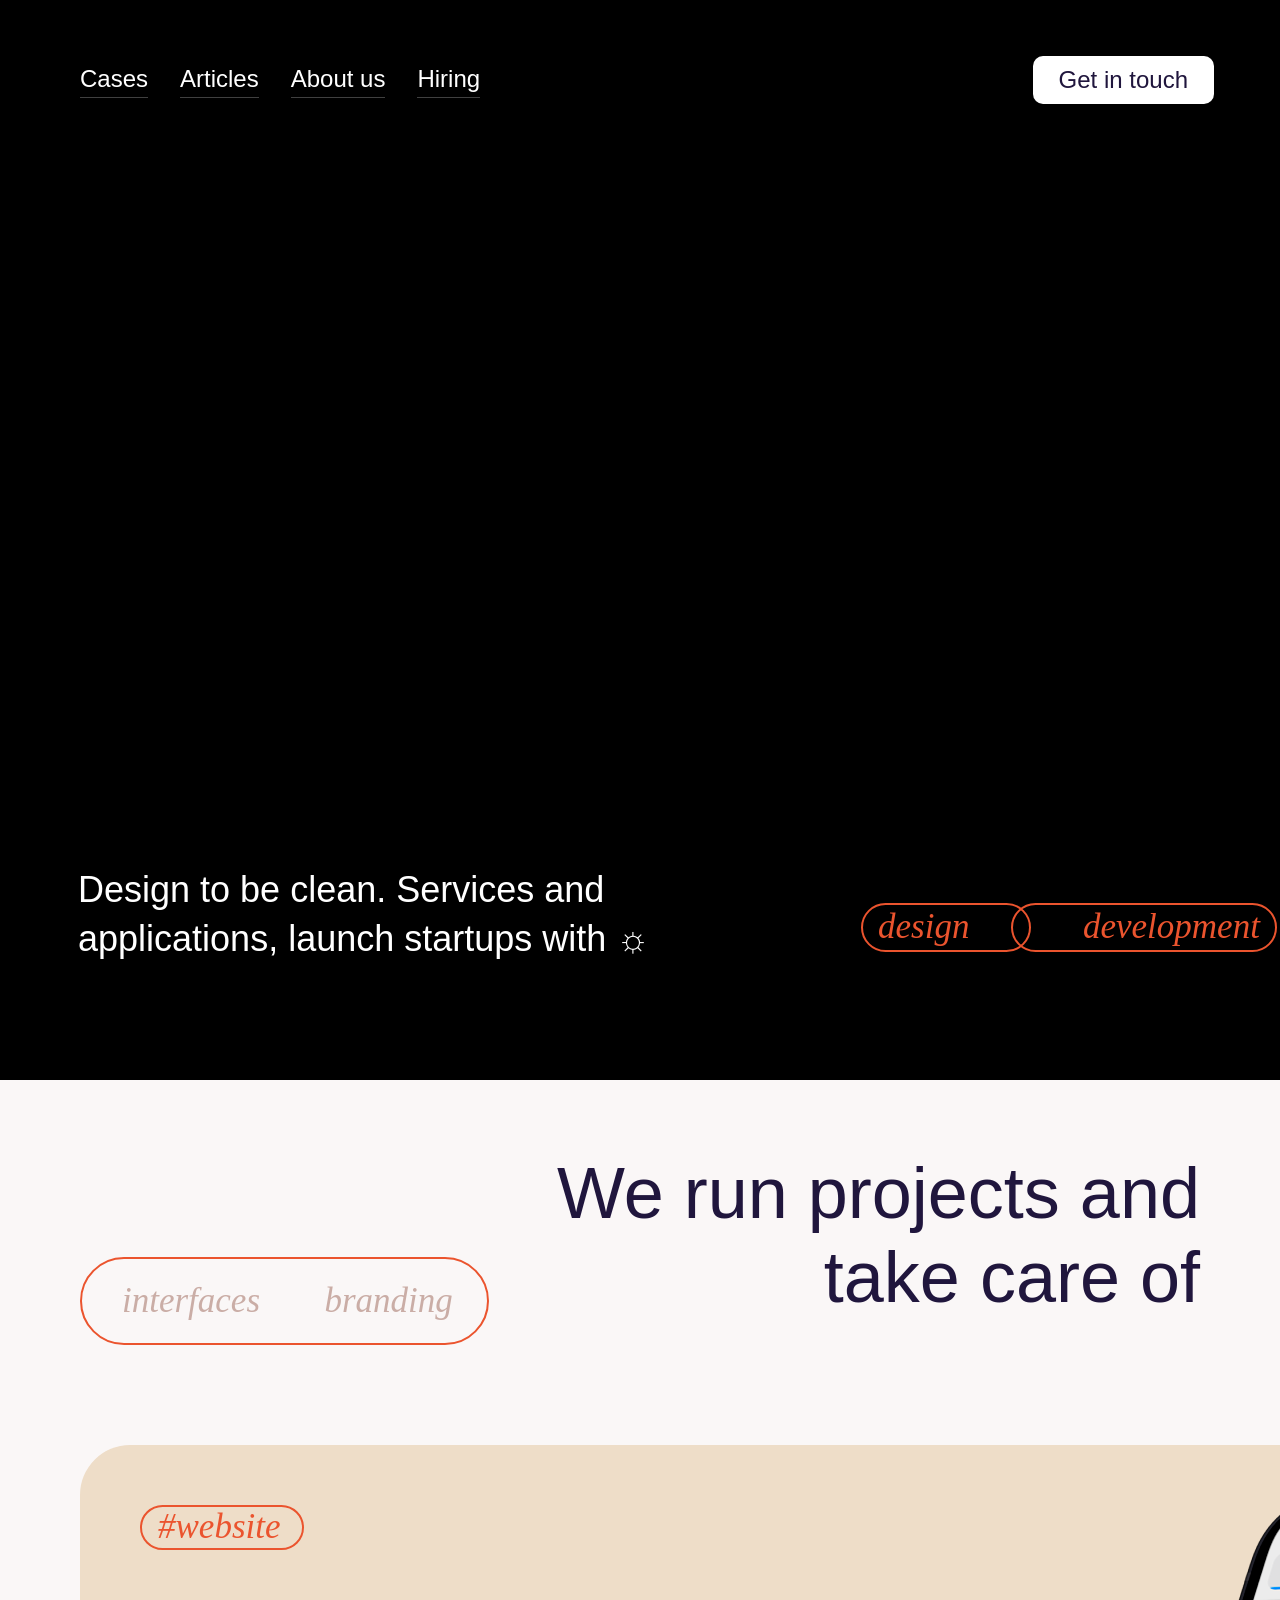
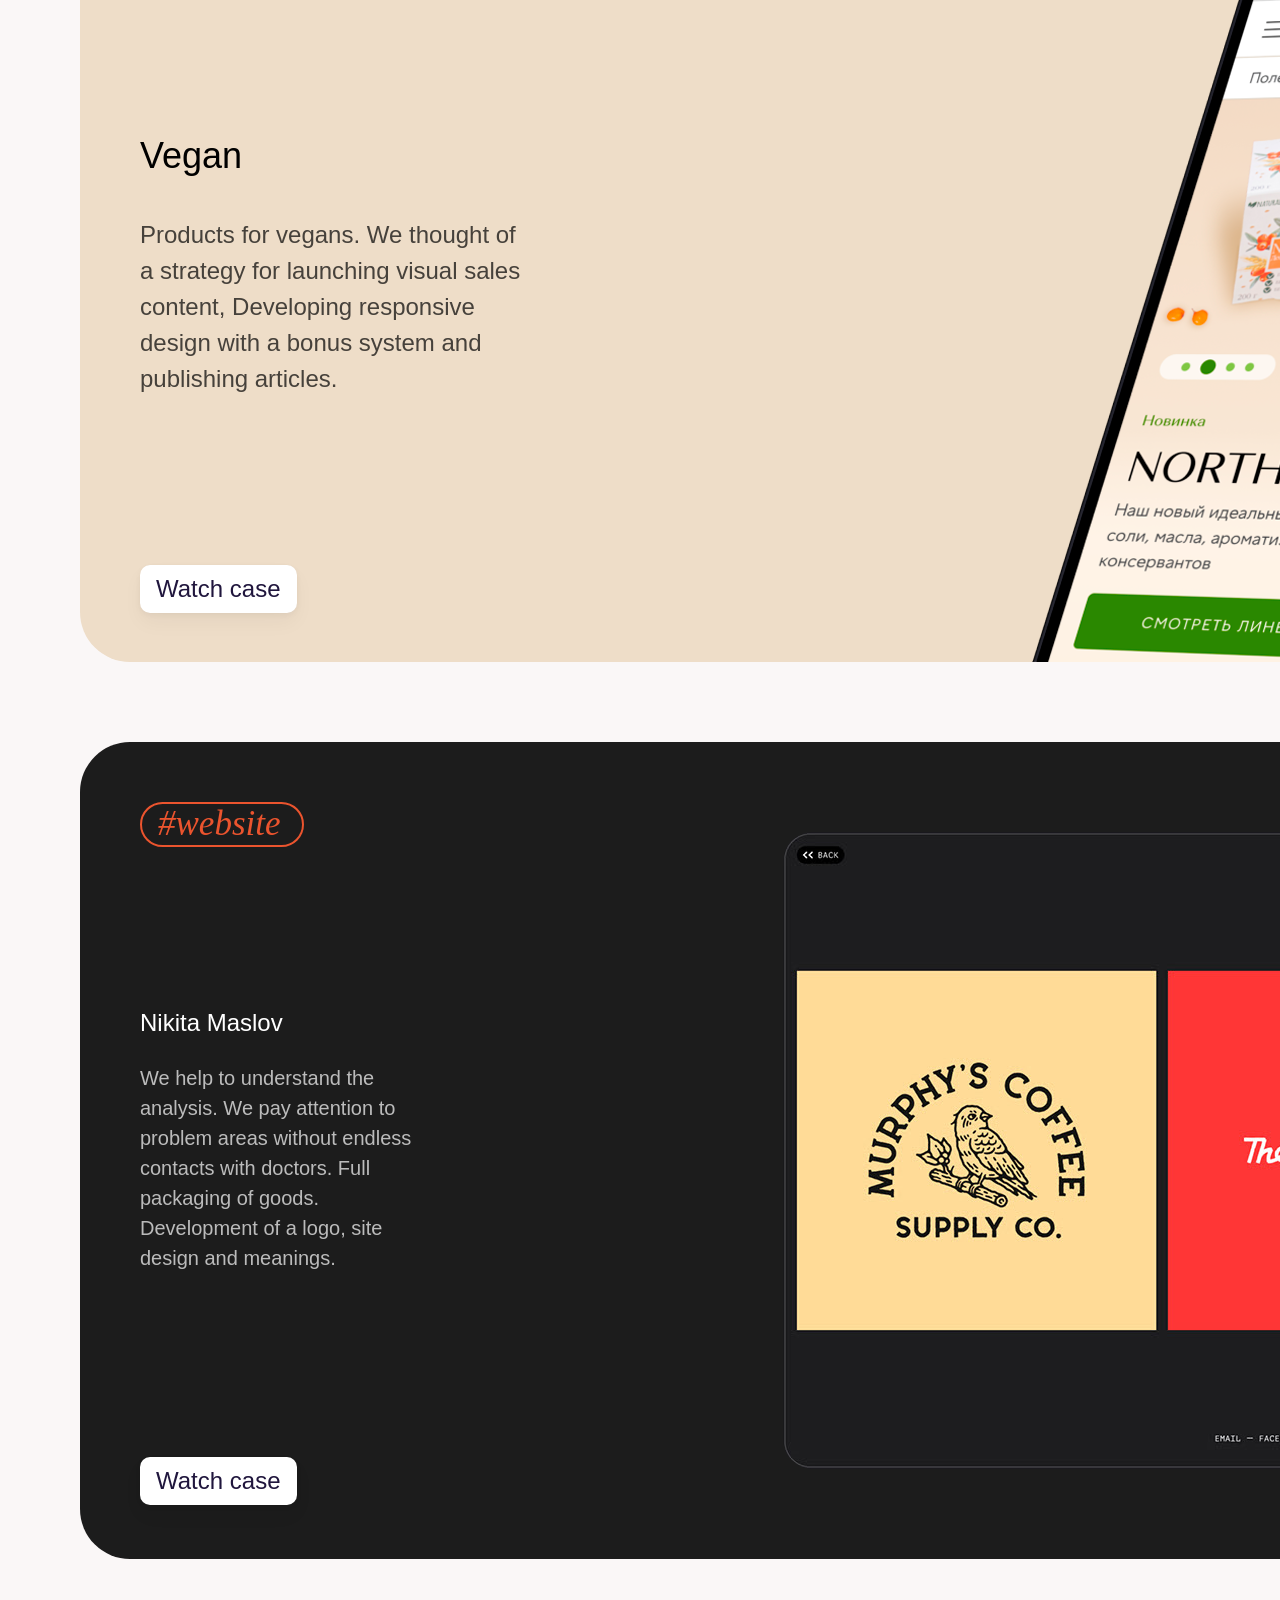
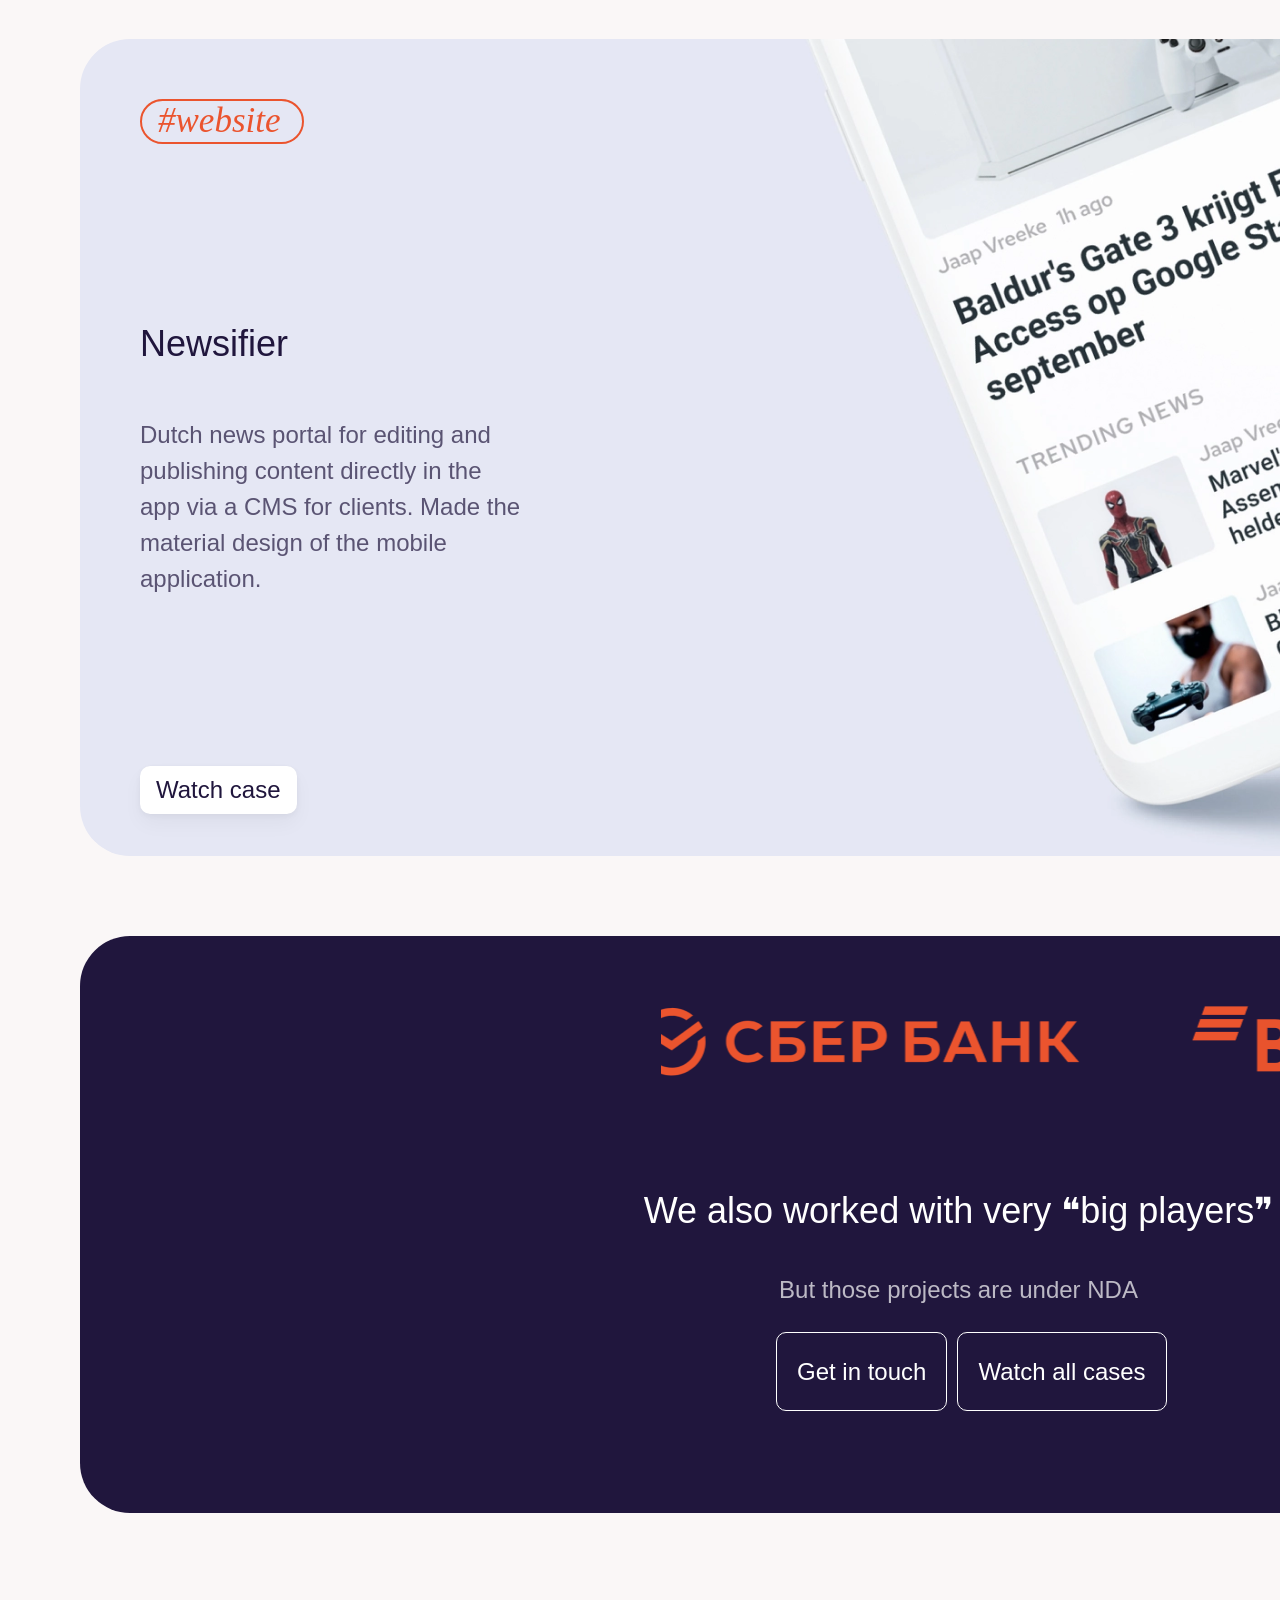
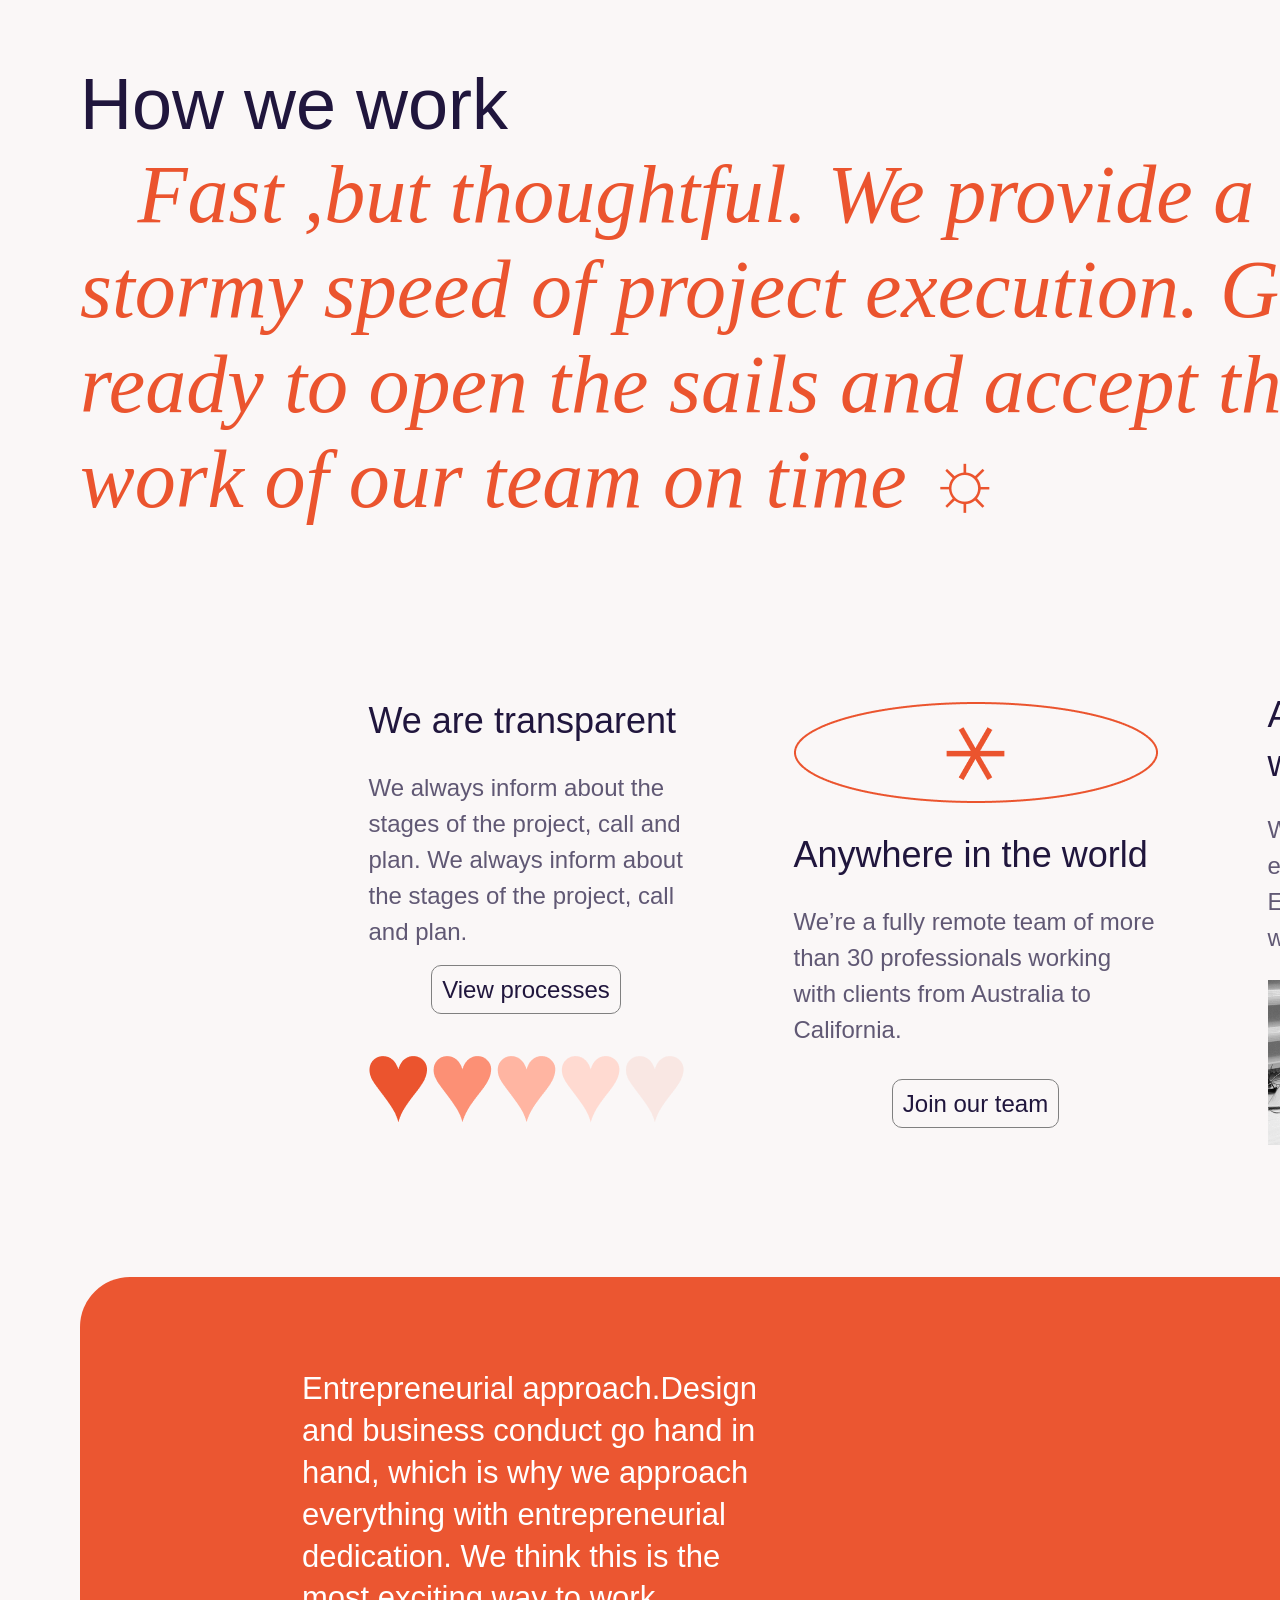
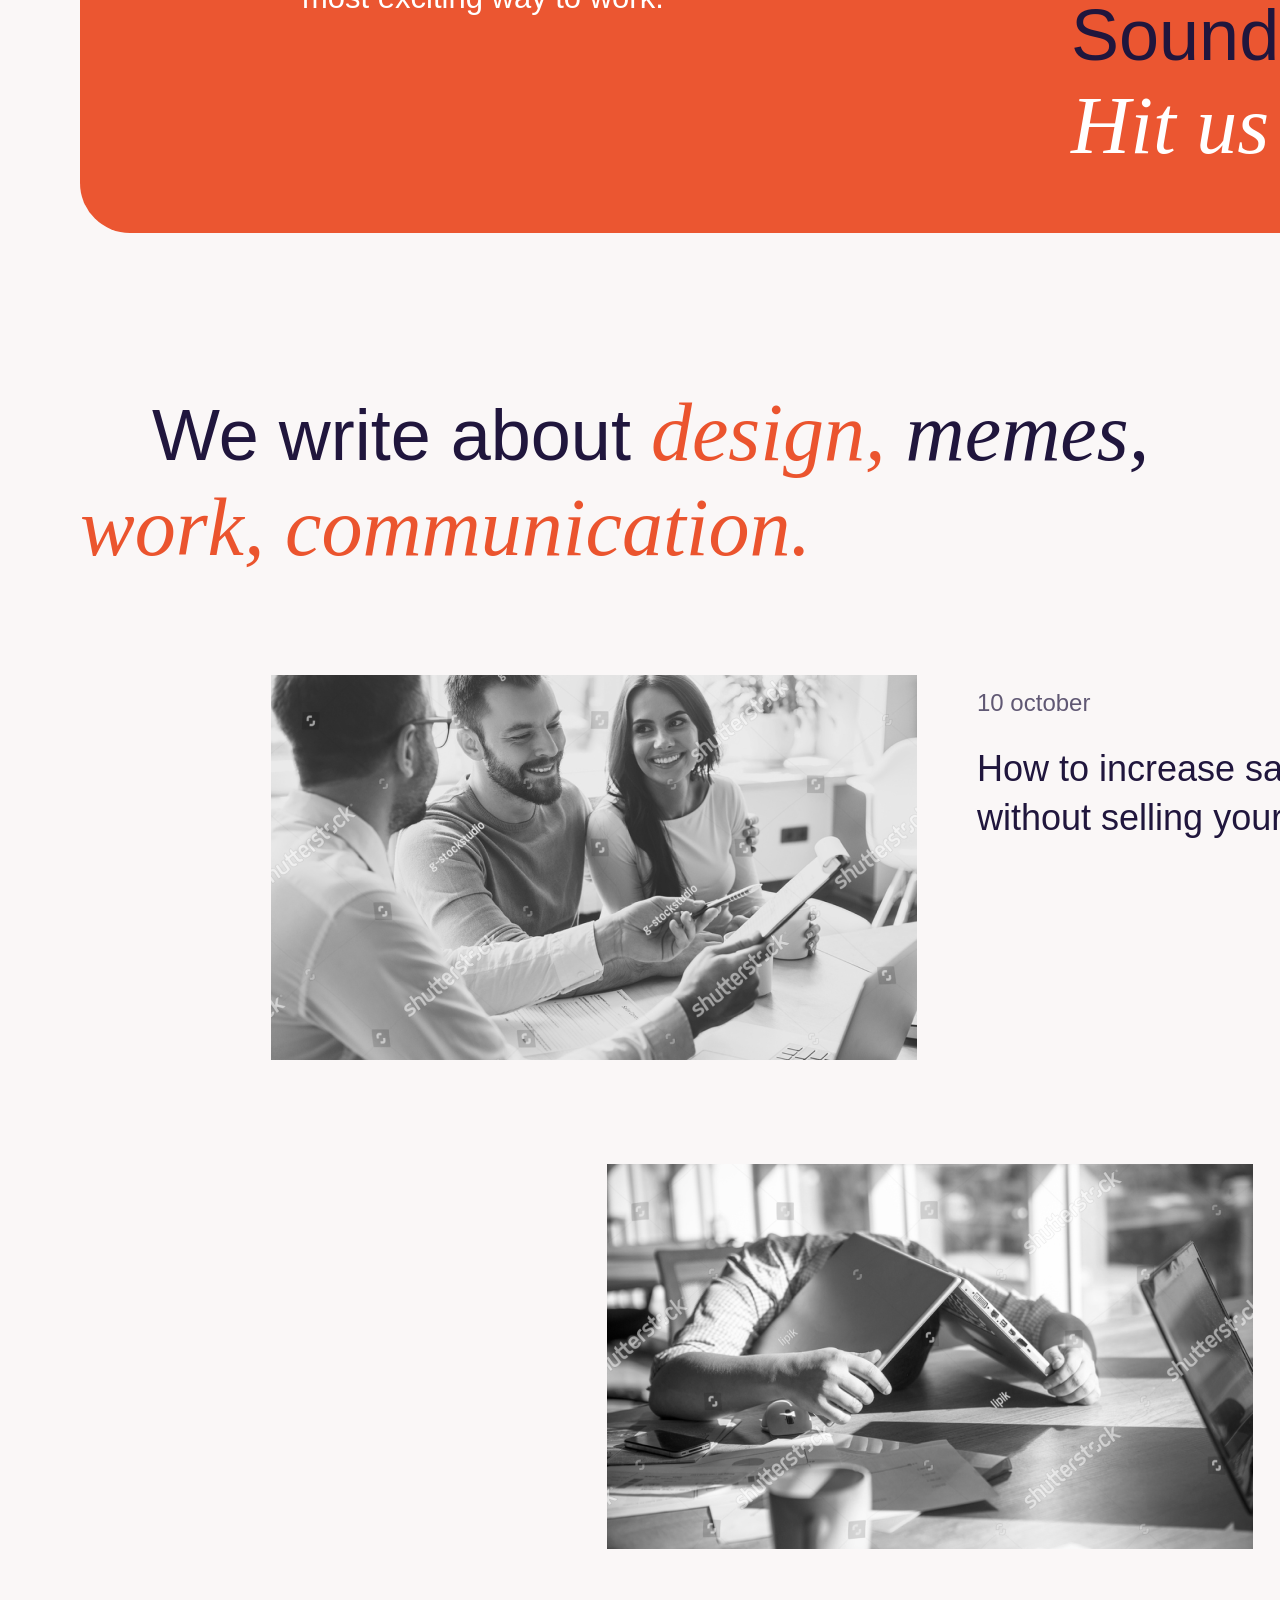
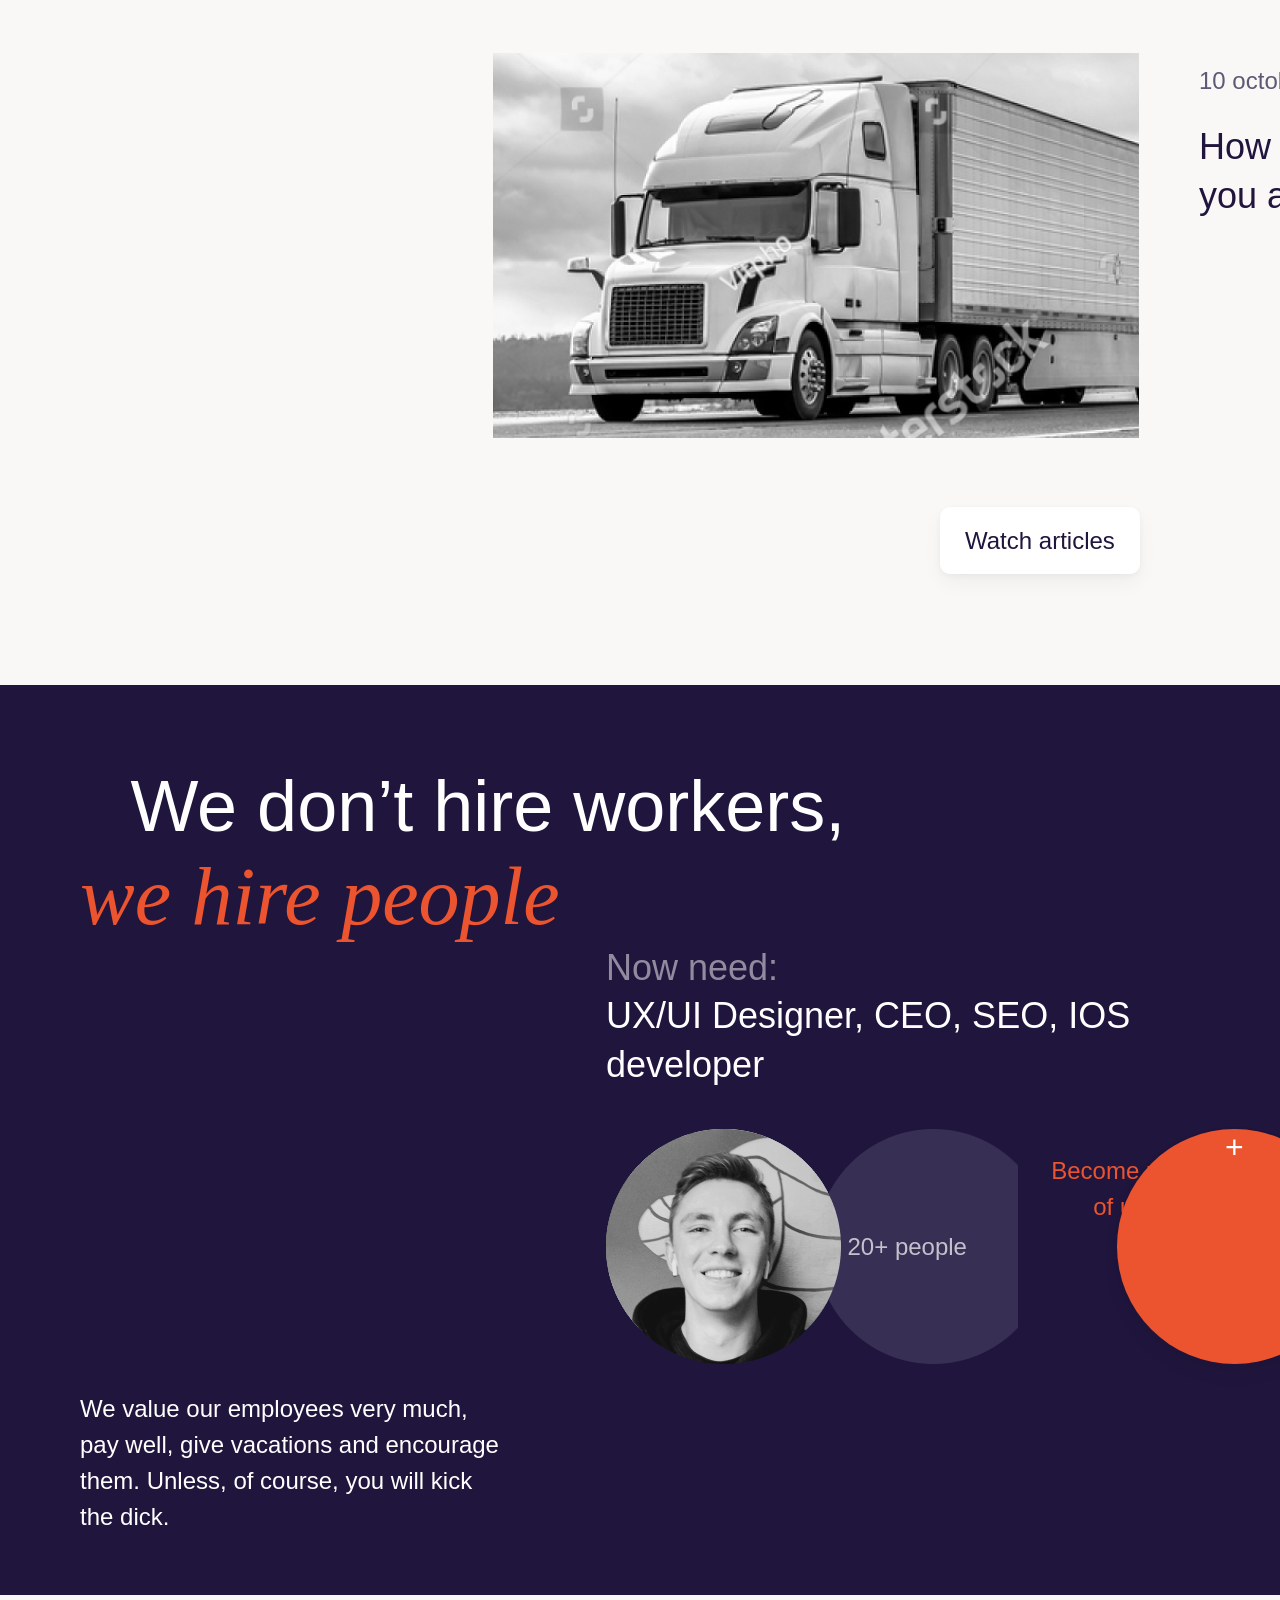
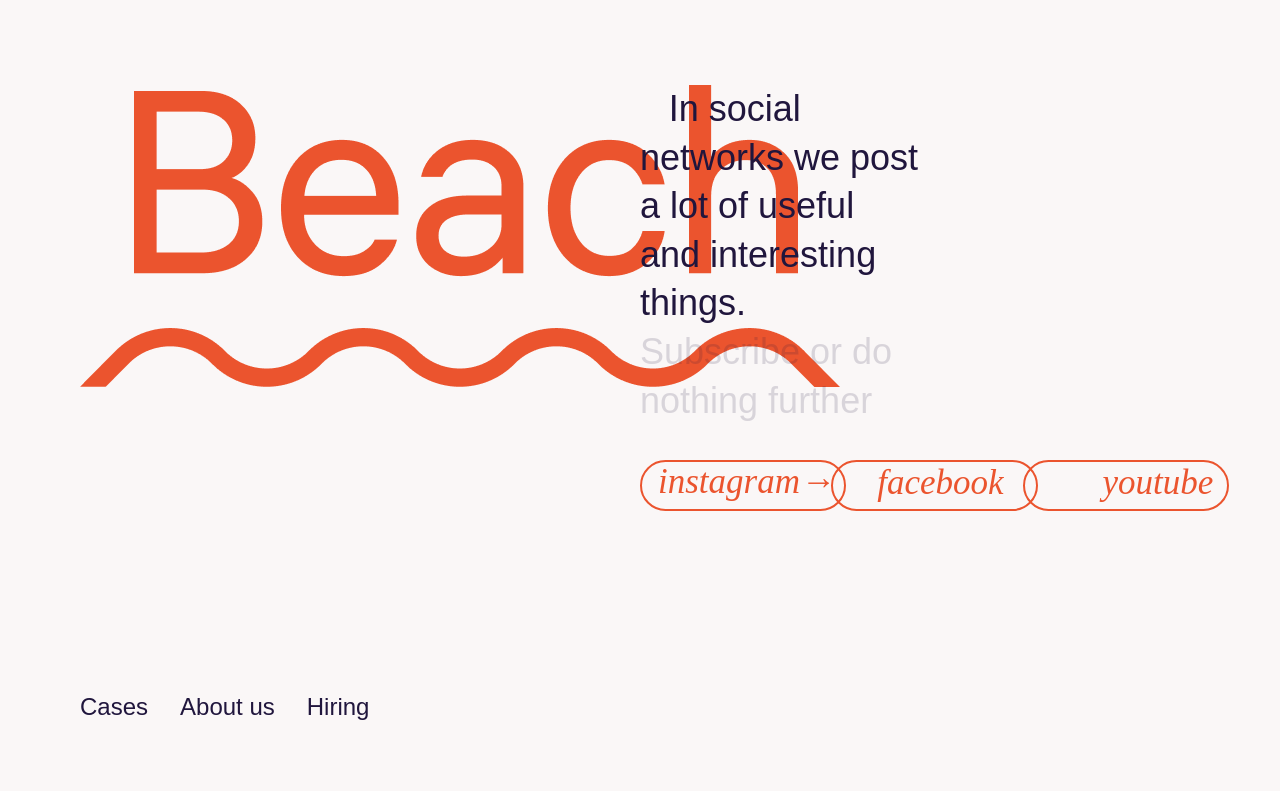
==== commit ec90bd63: "Add files via upload" ====
--- a/index.html
+++ b/index.html
@@ -3,6 +3,7 @@
 	<meta charset="utf-8">
 	<title>Beach Studio</title>
 	<link rel="stylesheet" href="style.css">
+	<link rel="" href="scripts/git.js">
 	<style type="text/css">
 		
 	</style>
@@ -31,8 +32,8 @@
 					<a class="header_btn" href="#">About us</a>
 					<a class="header_btn" href="#">Hiring</a>
 				</div>
-				<div class="btn_git">
-					<div class=btn>
+				<div class="btn_git" id="btn_git">
+					<div class="btn" >
 						<a class="git" href="#">Get in touch</a>
 					</div>
 				</div>	
@@ -215,7 +216,7 @@
 						<p class="frame_6_2_2_1">We’re a fully remote team of more than 30 professionals working with clients from Australia to California.</p>
 					</div>
 					<div class="frame_6_2_3">
-						<a class="frame_6_2_3_1" href="#">Join our team</a>
+						<a class="frame_6_2_3_1" id="join__our__team" href="#">Join our team</a>
 					</div>
 				</div>
 				<div class="frame_6_3">
@@ -245,35 +246,7 @@
 				</div>
 			</div>
 
-		<!-- <div class="frame_8">
-				<div class="frame_8_1">
-					<p class="frame_8_1_1_1">We write about</p><p class="frame_8_1_1_2">design,</p><p class="frame_8_1_1_3">memes,</p><p class="frame_8_1_1_4">work, communication</p>
-				</div>
-				<div class="frame_8_2">
-					<div class="frame_8_2_1">
-						
-					</div>
-					<div class="frame_8_2_2">
-						
-					</div>
-				</div>
-				<div class="frame_8_3">
-					<div class="frame_8_3_1">
-						
-					</div>
-					<div class="frame_8_3_2">
-						
-					</div>
-				</div>
-				<div class="frame_8_4">
-					<div class="frame_8_4_1">
-						
-					</div>
-					<div class="frame_8_4_2">
-						
-					</div>
-				</div>
-			</div> -->
+		
 
 		</div>
 	</div>
@@ -361,7 +334,9 @@
 							<p class="workers_team_2_4_1">20+ people</p>
 						</div>
 						<div class="workers_team_2_5">
-							<div class="workers_team_2_5_1_0"><a href="#" class="workers_team_2_5_1">+</a></div>
+							<div class="workers_team_2_5_1_0">
+								<a href="#" class="workers_team_2_5_1">+</a>
+							</div>
 							<p class="workers_team_2_5_2">Become part of us</p>
 						</div>
 					</div>
@@ -402,11 +377,493 @@
 		</div>
 		
 	</div>
+
+
+
+
+
+
+
+	<div class="ggit_popup" id="ggit_popup">
+	  <div class="popup__container">
+	    <div class="popup__wrapper">
+	      <div id="git_popup" i>
+	      	<div class="popup__btn_close_wrapper"> 
+		    	<button class="close__popup" id="close__popup"></button>
+		    </div>
+	        <form class="form" role="form" action="/requestFine" autocomplete="off" method="POST">
+	        	<h1 class="from__heading">Get in touch</h1>
+	        	<p class="form__description">We make websites, mobile applications, logos and corporate styles. Launch startups with ☼</p>
+	        	<p class="form__description__hiden"> To get started, we need to talk. If you have some free time, fill out a «useful» form.
+				</p>
+					<ul class="tabs">
+						<div class="form__switch">
+							<a class="left__switch nav_selected" onclick="tab(1);" id="nav0" href="#useful">useful</a>
+							<a class="right__switch nav" onclick="tab(2);" id="nav1" href="#easy">easy</a>
+						</div>
+						
+					</ul>
+					<div class="tabs-content form">
+					<ul>
+
+						<div id="tab1">
+							<div class="form__groop">
+				          		<input class="form_input" placeholder="Company name" type="text" name="companyname">
+							</div>
+							<div class="form__groop">
+				          		<input class="form_input" placeholder="A little about the project" type="text" name="project">
+							</div>
+							<div class="form__groop">
+				          		<input class="form_input" placeholder="E-mail*" type="text" name="email">
+							</div>
+							<div class="form__groop">
+				          		<input class="form_input" placeholder="Phone or messenger*" type="text" name="phone">
+							</div>
+							<div class="form__groop">
+				          		<input class="form_input" placeholder="Name" type="text" name="name">
+							</div>
+						</div>
+
+
+						<div id="tab2">
+							<div class="form__groop">
+				          		<input class="form_input" placeholder="E-mail*" type="text" name="email">
+							</div>
+							
+							<div class="form__groop">
+				          		<input class="form_input" placeholder="Name" type="text" name="name">
+							</div>
+						</div>
+					</ul>
+					</div>
+		          	
+			    <button type="submit" class="form__btn">Send request</button>
+	        </form>
+	      </div>
+	    </div>
+	  </div>
+	</div>
+
+
+	<div class="join__popup" id="join__popup">
+	  <div class="join__container">
+	    <div class="join__popup__wrapper">
+	      <div id="join__popup__content" >
+	      	<div class="popup__btn_close_wrapper__join"> 
+		    	<button class="close__popup__join" id="close__popup__join"></button>
+		    </div>
+	        <form class="form__join" role="form" action="/requestFine" autocomplete="off" method="POST">
+	        	<h1 class="from__heading" >Join our team</h1>
+	        	<!-- <h1 class="from__heading">Get in touch</h1>
+	        	<p class="form__description">We make websites, mobile applications, logos and corporate styles. Launch startups with ☼</p>
+	        	<p class="form__description__hiden"> To get started, we need to talk. If you have some free time, fill out a «useful» form.
+				</p>
+					<ul class="tabs">
+						<div class="form__switch">
+							<a class="left__switch nav_selected" onclick="tab(1);" id="nav0" href="#useful">useful</a>
+							<a class="right__switch nav" onclick="tab(2);" id="nav1" href="#easy">easy</a>
+						</div>
+						
+					</ul> -->
+					<div class="tabs-content form">
+					<ul>
+
+						<div id="tab1">
+							<div class="form__groop">
+				          		<input class="form_input" placeholder="Your name*" type="text" name="companyname">
+							</div>
+							<div class="form__groop">
+				          		<input class="form_input" placeholder="Your skills*" type="text" name="project">
+							</div>
+							<div class="form__groop">
+				          		<input class="form_input" placeholder="A few words about you*" type="text" name="email">
+							</div>
+							<div class="form__groop">
+				          		<input class="form_input" placeholder="E-mail*" type="text" name="phone">
+							</div>
+							<div class="form__groop">
+				          		<input class="form_input" placeholder="Phone or messenger*" type="text" name="name">
+							</div>
+						</div>
+					
+					</ul>
+					</div>
+		          	
+			    <button type="submit" class="form__btn">Send request</button>
+	        </form>
+	      </div>
+	    </div>
+	  </div>
+	</div>
+
+
+
+
+
+
+
+
+
+
+
+
+
+
+
+
+
+
+
+
+
+
+
+
+
+
+
+
+
+
+
+
+
+
+
+
+
+
+
+
+
+
+
+
+
+
+
+
+
+
+
+
+
+
+
+
+
+
+
+
+
+
+
+
+
+
+
+
+
+
+
+
+
+
+
+
+
+
+
+
+
+
+
+
+
+
+
+
+
+
+
+
+
+
+
+
+
+
+
+
+
+
+
+
+
+
+
+
+
+
+
+
+
+
+
+
+
+
+
+
+
+
+
+
+
+
+
+
+<!-- GET IN TOUCH -->
+
+	<!-- <div class="ggit_popup" id="ggit_popup">
+	  <div class="popup__container">
+	    <div class="popup__wrapper">
+	      <div id="git_popup" i>
+	      	<div class="popup__btn_close_wrapper"> 
+		    	<button class="close__popup" id="close__popup"></button>
+		    </div>
+	        <form class="form" role="form" action="/requestFine" autocomplete="off" method="POST">
+	        	<h1 class="from__heading">Get in touch</h1>
+	        	<p class="form__description">We make websites, mobile applications, logos and corporate styles. Launch startups with ☼</p>
+	        	<p class="form__description__hiden"> To get started, we need to talk. If you have some free time, fill out a «useful» form.
+				</p>
+				<div class="form__switch">
+					<div class="form__left__switch">
+						<button class="left__switch">useful</button>
+					</div>
+					<div class="form__right__switch">
+						<button class="right__switch">easy</button>	
+					</div>
+					
+				</div>
+
+				<div class="form__groop">
+	          		<input class="form_input" placeholder="Company name" type="text" name="companyname">
+				</div>
+				<div class="form__groop">
+	          		<input class="form_input" placeholder="A little about the project" type="text" name="project">
+				</div>
+				<div class="form__groop">
+	          		<input class="form_input" placeholder="E-mail*" type="text" name="email">
+				</div>
+				<div class="form__groop">
+	          		<input class="form_input" placeholder="Phone or messenger*" type="text" name="phone">
+				</div>
+				<div class="form__groop">
+	          		<input class="form_input" placeholder="Name" type="text" name="name">
+				</div>
+		          	
+			    <button type="submit" class="form__btn">Send request</button>
+	        </form>
+	      </div>
+	    </div>
+	  </div>
+	</div> -->
+
+	<!-- <div class="git__popup__easy" id="git__popup__easy">
+	  <div class="popup__container">
+	    <div class="popup__wrapper">
+	      <div id="git_popup" i>
+	      	<div class="popup__btn_close_wrapper"> 
+		    	<button class="close__popup" id="close__popup"></button>
+		    </div>
+	        <form class="form" role="form" action="/requestFine" autocomplete="off" method="POST">
+	        	<h1 class="from__heading">Get in touch</h1>
+	        	<p class="form__description">We make websites, mobile applications, logos and corporate styles. Launch startups with ☼</p>
+	        	<p class="form__description__hiden"> To get started, we need to talk. If you have some free time, fill out a «useful» form.
+				</p>
+				<div class="form__switch">
+					<div class="form__left__switch">
+						<button class="left__switch" id="left__switch">useful</button>
+					</div>
+					<div class="form__right__switch" id="form__right__switch">
+						<button class="right__switch" id="right__switch">easy</button>	
+					</div>
+					
+				</div>
+						
+				<div class="form__groop">
+	          		<input class="form_input" placeholder="E-mail*" type="text" name="email">
+				</div>
+				
+				<div class="form__groop">
+	          		<input class="form_input" placeholder="Name" type="text" name="name">
+				</div>
+		          	
+			    <button type="submit" class="form__btn">Send request</button>
+	        </form>
+	      </div>
+	    </div>
+	  </div>
+	</div> -->
+
+		<!-- <ul class="tabs">
+			<div class="form__switch"><a class="left__switch" href="#useful">useful</a>
+				<a class="right__switch" href="#easy">easy</a>
+			</div>
+			
+		</ul>
+		<div class="tabs-content form">
+		<ul>
+
+			<div id="useful">
+				<div class="form__groop">
+	          		<input class="form_input" placeholder="Company name" type="text" name="companyname">
+				</div>
+				<div class="form__groop">
+	          		<input class="form_input" placeholder="A little about the project" type="text" name="project">
+				</div>
+				<div class="form__groop">
+	          		<input class="form_input" placeholder="E-mail*" type="text" name="email">
+				</div>
+				<div class="form__groop">
+	          		<input class="form_input" placeholder="Phone or messenger*" type="text" name="phone">
+				</div>
+				<div class="form__groop">
+	          		<input class="form_input" placeholder="Name" type="text" name="name">
+				</div>
+			</div>
+
+
+			<div id="easy">
+				<div class="form__groop">
+	          		<input class="form_input" placeholder="E-mail*" type="text" name="email">
+				</div>
+				
+				<div class="form__groop">
+	          		<input class="form_input" placeholder="Name" type="text" name="name">
+				</div>
+			</div>
+		</ul>
+		</div> -->
+
+
+
 	
 
 
 
 
+	<!-- <div class="nav-tabs">
+		<a href="#" data-tab="1" class="nav-tab active">useful</a>
+		<a href="#" data-tab="2" class="nav-tab">easy</a>
+	</div>
+	<div class="tab-content">
+	  	<div data-tab-content="1" class="tab-pane active">
+	    	<div class="form__groop">
+	          		<input class="form_input" placeholder="Company name" type="text" name="companyname">
+			</div>
+
+			<div class="form__groop">
+	          	<input class="form_input" placeholder="A little about the project" type="text" name="project">
+			</div>
+
+			<div class="form__groop">
+	          	<input class="form_input" placeholder="E-mail*" type="text" name="email">
+			</div>
+
+			<div class="form__groop">
+	          	<input class="form_input" placeholder="Phone or messenger*" type="text" name="phone">
+			</div>
+
+			<div class="form__groop">
+	          	<input class="form_input" placeholder="Name" type="text" name="name">
+			</div>
+		</div>
+
+		<div data-tab-content="2" class="tab-pane">
+		    <div class="form__groop">
+	          	<input class="form_input" placeholder="E-mail*" type="text" name="email">
+			</div>
+				
+			<div class="form__groop">
+	          	<input class="form_input" placeholder="Name" type="text" name="name">
+			</div>
+		</div>
+	</div> -->
+
+
+
+
+	<!-- <div class="ggit_popup" id="ggit_popup">
+	  <div class="popup__container">
+	    <div class="popup__wrapper">
+	      <div id="git_popup" i>
+	      	<div class="popup__btn_close_wrapper"> 
+		    	<button class="close__popup" id="close__popup"></button>
+		    </div>
+	        <form class="form" role="form" action="/requestFine" autocomplete="off" method="POST">
+	        	<h1 class="from__heading">Get in touch</h1>
+	        	<p class="form__description">We make websites, mobile applications, logos and corporate styles. Launch startups with ☼</p>
+	        	<p class="form__description__hiden"> To get started, we need to talk. If you have some free time, fill out a «useful» form.
+				</p>
+				<div class="nav-tabs form__switch">
+				<a href="#" data-tab="1" class="left__switch active">useful</a>
+				<a href="#" data-tab="2" class="right__switch">easy</a>
+				</div>
+				<div class="tab-content">
+				  	<div data-tab-content="1" class="tab-pane active">
+				    	<div class="form__groop">
+				          		<input class="form_input" placeholder="Company name" type="text" name="companyname">
+						</div>
+
+						<div class="form__groop">
+				          	<input class="form_input" placeholder="A little about the project" type="text" name="project">
+						</div>
+
+						<div class="form__groop">
+				          	<input class="form_input" placeholder="E-mail*" type="text" name="email">
+						</div>
+
+						<div class="form__groop">
+				          	<input class="form_input" placeholder="Phone or messenger*" type="text" name="phone">
+						</div>
+
+						<div class="form__groop">
+				          	<input class="form_input" placeholder="Name" type="text" name="name">
+						</div>
+					</div>
+
+					<div data-tab-content="2" class="tab-pane">
+					    <div class="form__groop">
+				          	<input class="form_input" placeholder="E-mail*" type="text" name="email">
+						</div>
+							
+						<div class="form__groop">
+				          	<input class="form_input" placeholder="Name" type="text" name="name">
+						</div>
+					</div>
+				</div>
+				
+
+				
+		          	
+			    <button type="submit" class="form__btn">Send request</button>
+	        </form>
+	      </div>
+	    </div>
+	  </div>
+	</div> -->
+
+
+
+<!-- Scripts -->
+<script src="scripts/git.js"></script>
+<script src="scripts/tabs.js"></script>
+<!-- <script src="scripts/easy__popup.js"></script> -->
+<!-- Scripts -->
+
+
 </body>
 
 
--- a/style.css
+++ b/style.css
@@ -1,11 +1,19 @@
 body{
 	margin: 0px;
 }
+li {
+    list-style-type: none; /* Убираем маркеры */
+   }
+ul{
+	text-decoration: none;
+	padding: 0px 0px;
+}
 
 
 
 
 .page_one{
+	position: relative;
 	display: flex;
 	width: 100%;
 	height: 1080px;
@@ -162,7 +170,7 @@
 	height: 47px;
 	right: 0px;
 	bottom: 0px;
-	margin-bottom: 85px;
+	margin-bottom: 165px;
 	
 }
 
@@ -1523,36 +1531,45 @@
 
 
 .workers_team_2_5{
+	position: relative;
 
 }
 .workers_team_2_5_1_0{
 	text-align: center;
 
 	margin-left: 40px;
+	
+	position: relative;
+	
+}
+.workers_team_2_5_1{
+	/*margin-top: 117px;*/
 	height: 235px;
 	width: 235px;
+
+	position: absolute;
+	font-family: Arial;
+	font-style: normal;
+	font-weight: normal;
+	font-size: 32px;
+	line-height: 116%;
+
+	top: 50%;
+    left: 50%;
+
+	color: #FFFFFF;
+	text-decoration: none;
+
 	background: #EB542E;
 	border-radius: 50%;
 	box-shadow: 0px 10px 20px rgba(0, 0, 0, 0.04), 0px 2px 6px rgba(0, 0, 0, 0.04), 0px 0px 1px rgba(0, 0, 0, 0.04);
-}
-.workers_team_2_5_1{
-	margin-top: 117px;
-
-	font-family: Arial;
-	font-style: normal;
-	font-weight: normal;
-	font-size: 32px;
-	line-height: 116%;
-
-	color: #FFFFFF;
-	text-decoration: none;
-
-	/*background: #EB542E;
-	border-radius: 50%;
-	box-shadow: 0px 10px 20px rgba(0, 0, 0, 0.04), 0px 2px 6px rgba(0, 0, 0, 0.04), 0px 0px 1px rgba(0, 0, 0, 0.04);*/
+
+	
 }
 .workers_team_2_5_1:hover{
-	padding: 64px 44px;
+	height: 135px;
+	width: 135px;
+	transition: .4s;
 	
 	background: #EB542E;
 	box-shadow: 0px 6.08511px 12.1702px rgba(0, 0, 0, 0.04), 0px 1.21702px 3.65106px rgba(0, 0, 0, 0.04), 0px 0px 0.608511px rgba(0, 0, 0, 0.04);
@@ -2691,16 +2708,7 @@
 	.workers_team_2_5{
 		margin-top: 10px;
 	}
-	.workers_team_2_5_1_0{
-		width: 188px;
-		height: 188px;
-
-	}
-	.workers_team_2_5_1{
-		padding-top: 82px;
-		margin: 82px 0px 0px 0px;
-	}
-	.workers_team_2_5_2{
+		.workers_team_2_5_2{
 		margin-left: 30px;
 		font-family: Arial;
 		font-style: normal;
@@ -2796,55 +2804,498 @@
 
 
 
-
-
-
-
-
-
-
-
-
-
-
-
-
-
-
-
-
-
-
-
-
-
-
-
-
-
-
-
-
-
-
-
-
-
-
-
-
-
-
-
-
-
-
-
-
-
-
-
-
-
-
-
+.git_popup {
+  display: none;
+  animation-duration: 1.5s;
+  animation-fill-mode: both;
+  animation-name: fadeIn;
+}
+
+.git_popup.open {
+  display: block;
+}
+
+.ggit_popup {
+  position: fixed;
+  width: 100%;
+  height: 100%;
+  top: 0;
+  left: 0;
+  background: rgba(17, 17, 17, 0.5);
+  transition: all 0.1s ease;
+  display: none;
+  
+}
+
+
+
+
+
+.popup_open {
+  	display: block;
+  	transition: 0.5s;
+}
+.popup_close{
+	display: none;
+}
+
+.popup__container {
+  position: absolute;
+  
+  background: #20163D;
+  max-width: 729px;
+  width: 729px;
+  height: 100%;
+}
+
+.popup__wrapper {
+  padding: 40px 40px 80px 87px;
+}
+
+.join__popup{
+	position: fixed;
+	width: 100%;
+	height: 100%;
+	top: 0;
+	left: 0;
+	background: rgba(17, 17, 17, 0.5);
+	transition: all 0.1s ease;
+	display: none;
+}
+
+.join__popup__content{
+	display: none;
+    animation-duration: 1.5s;
+    animation-fill-mode: both;
+    animation-name: fadeIn;
+}
+
+.join__popup__open{
+	display: block;
+}
+
+.join__container{
+	position: absolute;
+  
+    background: #20163D;
+    max-width: 729px;
+    width: 729px;
+    height: 100%;
+}
+.form__join{
+	margin: 57px 0px 0px 81px;
+}
+
+
+
+
+
+
+
+
+
+
+.close__popup__open{
+	margin-top: 25px;
+	margin-right: 25px;
+	position: absolute;
+	height: 34px;
+	width: 34px;
+	top: 0;
+	right: 0;
+}
+
+
+.popup__btn_close_wrapper{
+	position: absolute;
+	right: 25px;
+	top: 25px;
+	width: 34px;
+	height: 34px;
+	cursor: pointer;
+
+
+	-webkit-transition: all 0.3s linear 0s;
+	-moz-transition: all 0.3s linear 0s;
+	-o-transition: all 0.3s linear 0s;
+	transition: all 0.3s linear 0s;
+}
+.popup__btn_close_wrapper:hover{
+	-webkit-transform: rotate(270deg);
+	-moz-transform: rotate(270deg);
+	-ms-transform: rotate(270deg);
+	-o-transform: rotate(270deg);
+	transform: rotate(270deg);
+
+}
+
+
+.close__popup {
+	position: relative;
+	width: 100%;
+	height: 100%;
+	background: transparent;
+	border: none;
+	cursor: pointer;
+	opacity: 0.5;
+}
+
+.close__popup:hover {
+	opacity: 1;
+
+}
+.close__popup:before, .close__popup:after {
+	position: absolute;
+	top: 0;
+	left: 15px;
+	content: ' ';
+	height: 100%;
+	width: 2px;
+	background-color: #FFF;
+}
+.close__popup:before {
+	transform: rotate(45deg);
+}
+.close__popup:after {
+	transform: rotate(-45deg);
+}
+
+.git__popup__easy{
+	position: fixed;
+	width: 100%;
+	height: 100%;
+	top: 0;
+	left: 0;
+	background: rgba(17, 17, 17, 0.5);
+	transition: all 0.1s ease;
+	display: none;
+}
+
+.easy_popup{
+	display: block;
+}
+
+
+.popup__btn_close_wrapper__join{
+	position: absolute;
+	right: 25px;
+	top: 25px;
+	width: 34px;
+	height: 34px;
+	cursor: pointer;
+
+
+	-webkit-transition: all 0.3s linear 0s;
+	-moz-transition: all 0.3s linear 0s;
+	-o-transition: all 0.3s linear 0s;
+	transition: all 0.3s linear 0s;
+}
+.popup__btn_close_wrapper__join:hover{
+	-webkit-transform: rotate(270deg);
+	-moz-transform: rotate(270deg);
+	-ms-transform: rotate(270deg);
+	-o-transform: rotate(270deg);
+	transform: rotate(270deg);
+
+}
+
+
+.close__popup__join {
+	position: relative;
+	width: 100%;
+	height: 100%;
+	background: transparent;
+	border: none;
+	cursor: pointer;
+	opacity: 0.5;
+}
+
+.close__popup__join:hover {
+	opacity: 1;
+
+}
+.close__popup__join:before, .close__popup__join:after {
+	position: absolute;
+	top: 0;
+	left: 15px;
+	content: ' ';
+	height: 100%;
+	width: 2px;
+	background-color: #FFF;
+}
+.close__popup__join:before {
+	transform: rotate(45deg);
+}
+.close__popup__join:after {
+	transform: rotate(-45deg);
+}
+
+.git__popup__easy{
+	position: fixed;
+	width: 100%;
+	height: 100%;
+	top: 0;
+	left: 0;
+	background: rgba(17, 17, 17, 0.5);
+	transition: all 0.1s ease;
+	display: none;
+}
+
+
+
+
+
+
+
+
+.form{
+
+}
+
+.form__groop{
+	position: relative;
+	margin-top: 40px;
+}
+
+.form__groop:first-child{
+	margin-top: 40px;
+}
+
+
+.from__heading{
+	font-family: Arial;
+	font-style: normal;
+	font-weight: normal;
+	font-size: 36px;
+	line-height: 135%;
+
+
+	color: #FFFFFF;
+}
+.form__description{
+	font-family: Arial;
+	font-style: normal;
+	font-weight: normal;
+	font-size: 24px;
+	line-height: 36px;
+
+	color: #FFFFFF;
+
+
+}
+.form__description__hiden{
+	margin-top: 15px;
+	font-family: Arial;
+	font-style: normal;
+	font-weight: normal;
+	font-size: 24px;
+	line-height: 150%;
+
+	color: #FFFFFF;
+	opacity: .7;
+
+}
+
+
+.form__switch{
+	position: relative;
+	display: flex;
+	border: 2px solid #EB542E;
+	max-width: 296px;
+	max-height: 66px;
+	border-radius: 120px;
+	padding: 6px 6px;
+}
+
+.form__left__switch{
+	text-align: center;
+	margin: 0px 0px;
+	top: ;
+	left: 0;
+	width: 50%;
+	height: 54px;
+
+	
+}
+.form__right__switch{
+	text-align: center;
+	margin: 0px 0px;
+	top: 0;
+	right: 0;
+	width: 50%;
+	height: 54px;
+
+}
+
+
+#nav0{
+	padding: 3px 33px 10px 25px;
+	border: none;
+	background: transparent;
+
+	font-family: Times New Roman;
+	font-style: italic;
+	font-weight: normal;
+	font-size: 35px;
+	line-height: 116%;
+
+	color: #FFFFFF;
+	cursor: pointer;
+	text-decoration: none;
+
+}
+
+
+#nav1{
+	padding: 3px 41px 10px 38px;
+	border: none;
+	background: transparent;
+
+	font-family: Times New Roman;
+	font-style: italic;
+	font-weight: normal;
+	font-size: 35px;
+	line-height: 116%;
+
+	color: #FFFFFF;
+
+	cursor: pointer;
+	text-decoration: none;
+
+}
+
+
+#nav0:hover{
+	background: #EB542E;
+	border-radius: 120px;
+}
+#nav1:hover{
+	background: #EB542E;
+	border-radius: 120px;
+}
+/*.left__switch__active{
+	background: #EB542E;
+	border-radius: 120px;
+}
+.right__switch__active{
+	background: #EB542E;
+	border-radius: 120px;
+}*/
+
+
+
+.form_input {
+	color: #fff;
+	font-size: 24px;
+    width: 538px; 
+    box-sizing: border-box; 
+    padding: 12px 0px 10px 0px; 
+    border: none; 
+    border-bottom: 1px solid #fff; 
+    background: transparent; 
+    opacity: 0.5;
+   }
+.form_input:focus {
+    outline: none;
+    transition: 0.5s; 
+    border-bottom: 1px solid #fff;
+	opacity: 1;
+
+   }
+.form_input::placeholder {
+    transition: 0.5s; 
+    color: #fff; 
+   }
+.form_input:focus::placeholder { 
+    font-size: 14px; 
+    transform: translateY(-24px); 
+   }
+
+.form__btn{
+	font-family: Arial;
+	font-style: normal;
+	font-weight: normal;
+	font-size: 24px;
+	line-height: 116%;
+
+	color: #3F3B4D;
+
+	width: 193px;
+	height: 68px;
+	left: 80px;
+	top: 932px;
+
+	background: rgba(255, 255, 255, 0.4);
+	box-shadow: 0px 10px 20px rgba(0, 0, 0, 0.04), 0px 2px 6px rgba(0, 0, 0, 0.04), 0px 0px 1px rgba(0, 0, 0, 0.04);
+	border-radius: 10px;
+
+	margin-top: 45px;
+	cursor: pointer;
+}
+.form__btn:hover{
+	background: #FFFFFF;
+	box-shadow: 0px 10px 20px rgba(0, 0, 0, 0.04), 0px 2px 6px rgba(0, 0, 0, 0.04), 0px 0px 1px rgba(0, 0, 0, 0.04);
+	border-radius: 10px;
+}
+
+@keyframes fadeIn {
+  from {
+    opacity: 0;
+  }
+  to {
+    opacity: 1;
+  }
+
+
+
+
+
+
+
+
+
+
+
+
+
+
+
+
+
+
+
+
+
+
+
+
+
+
+
+
+
+
+
+
+
+
+
+
+
+
+
+
+
+
+
+
+
+
+
+
+
+
+
+
+
+
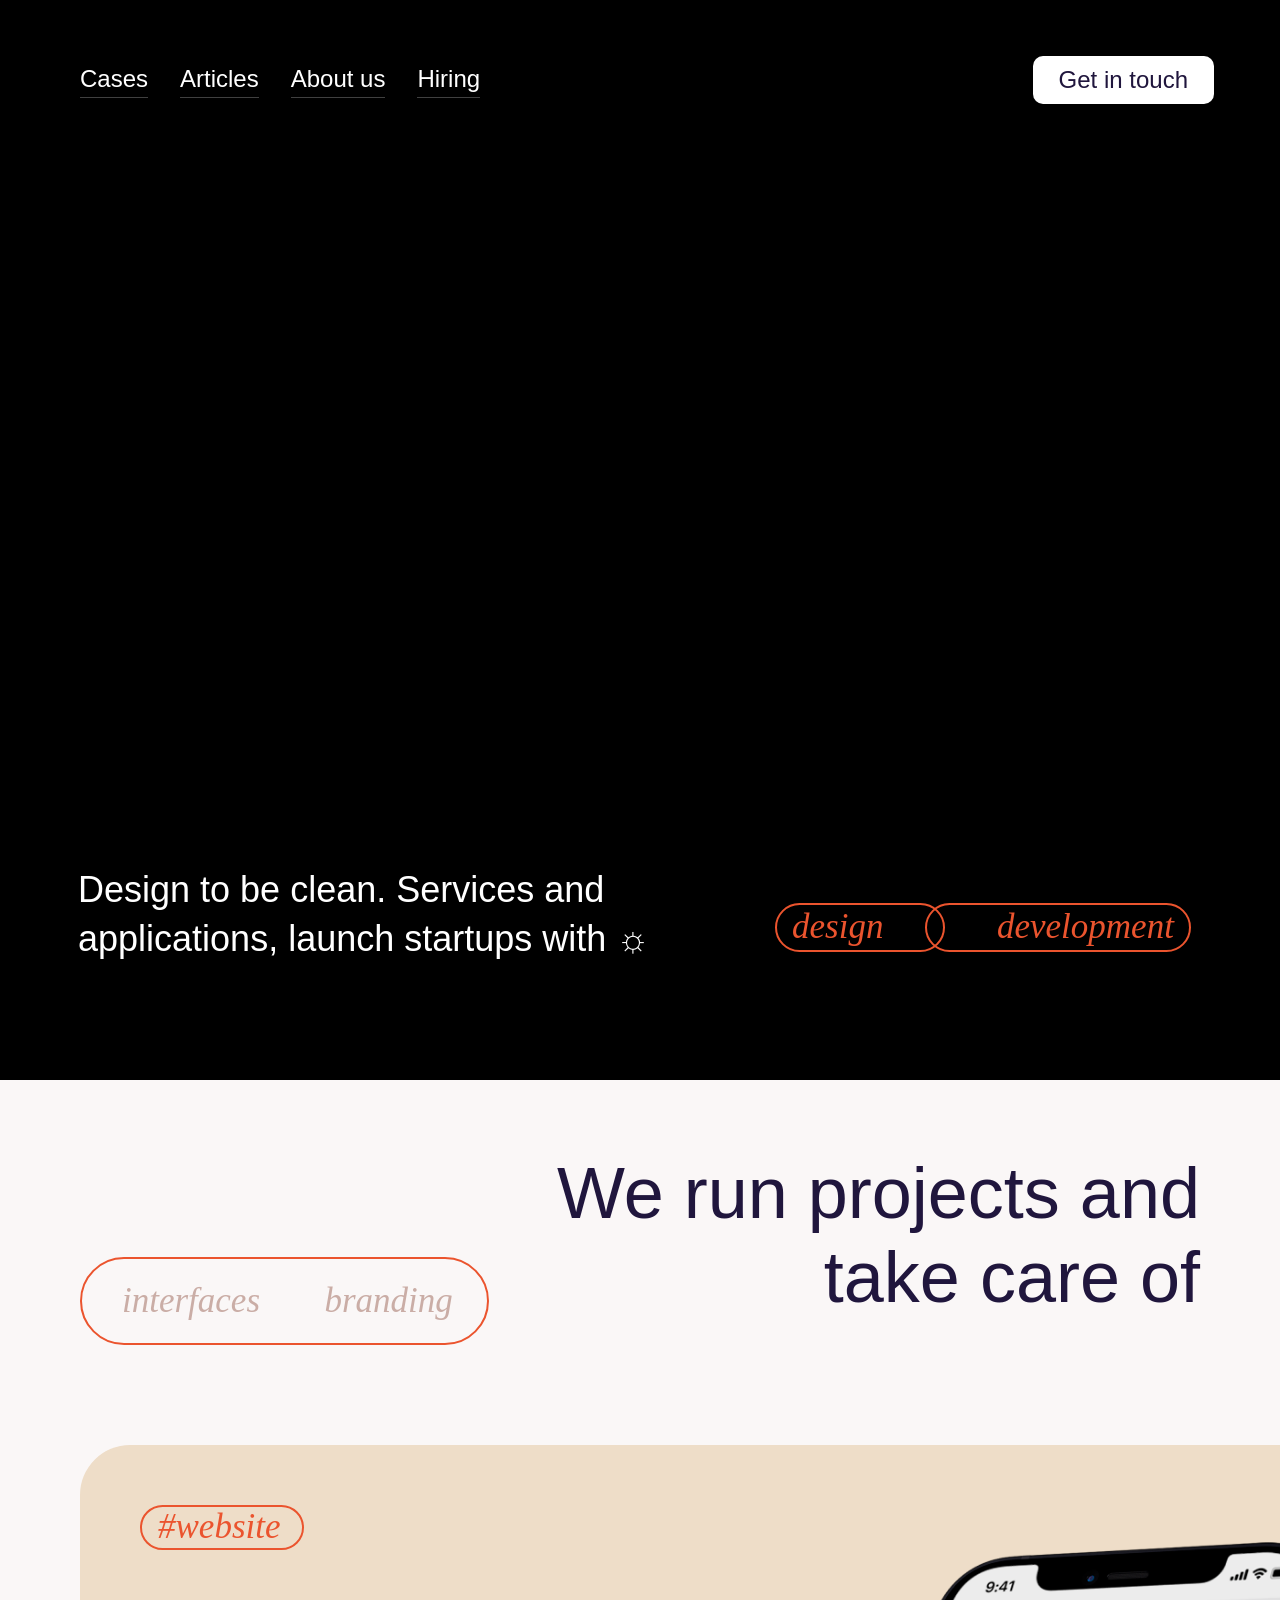
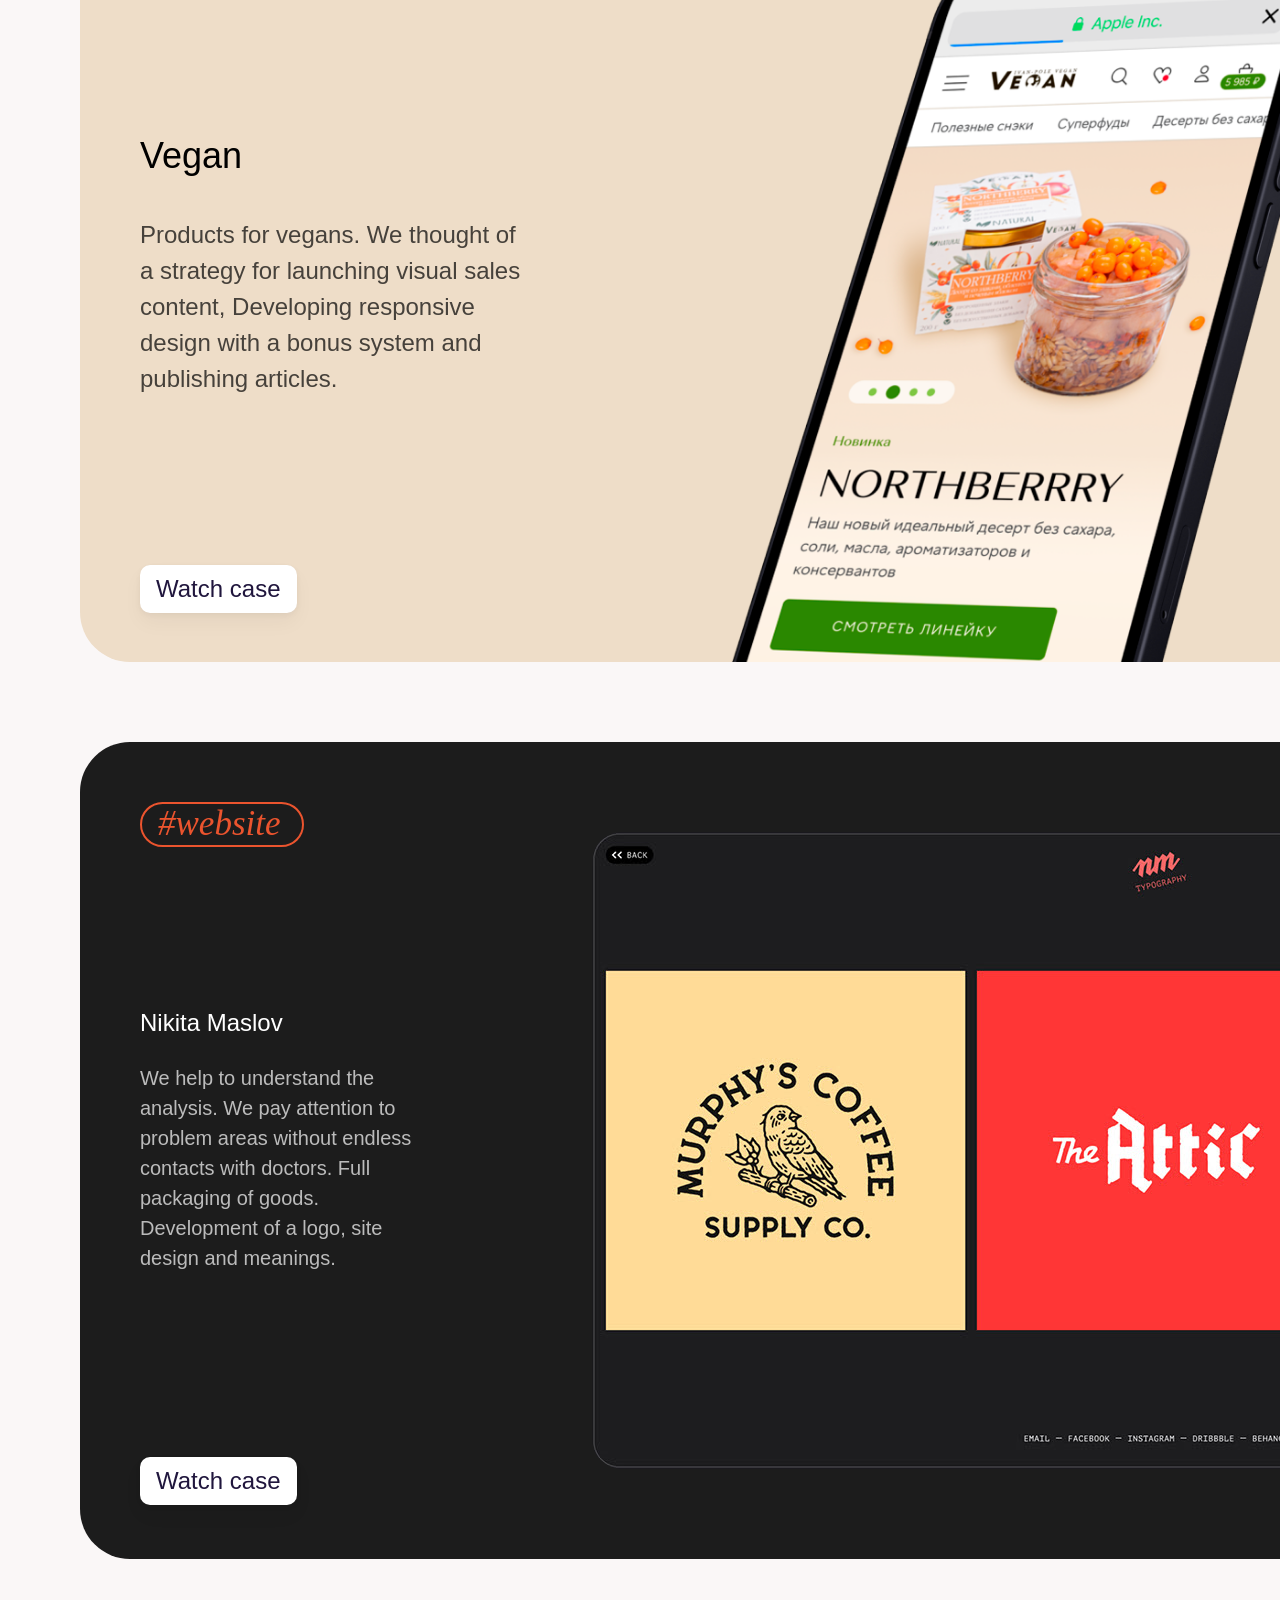
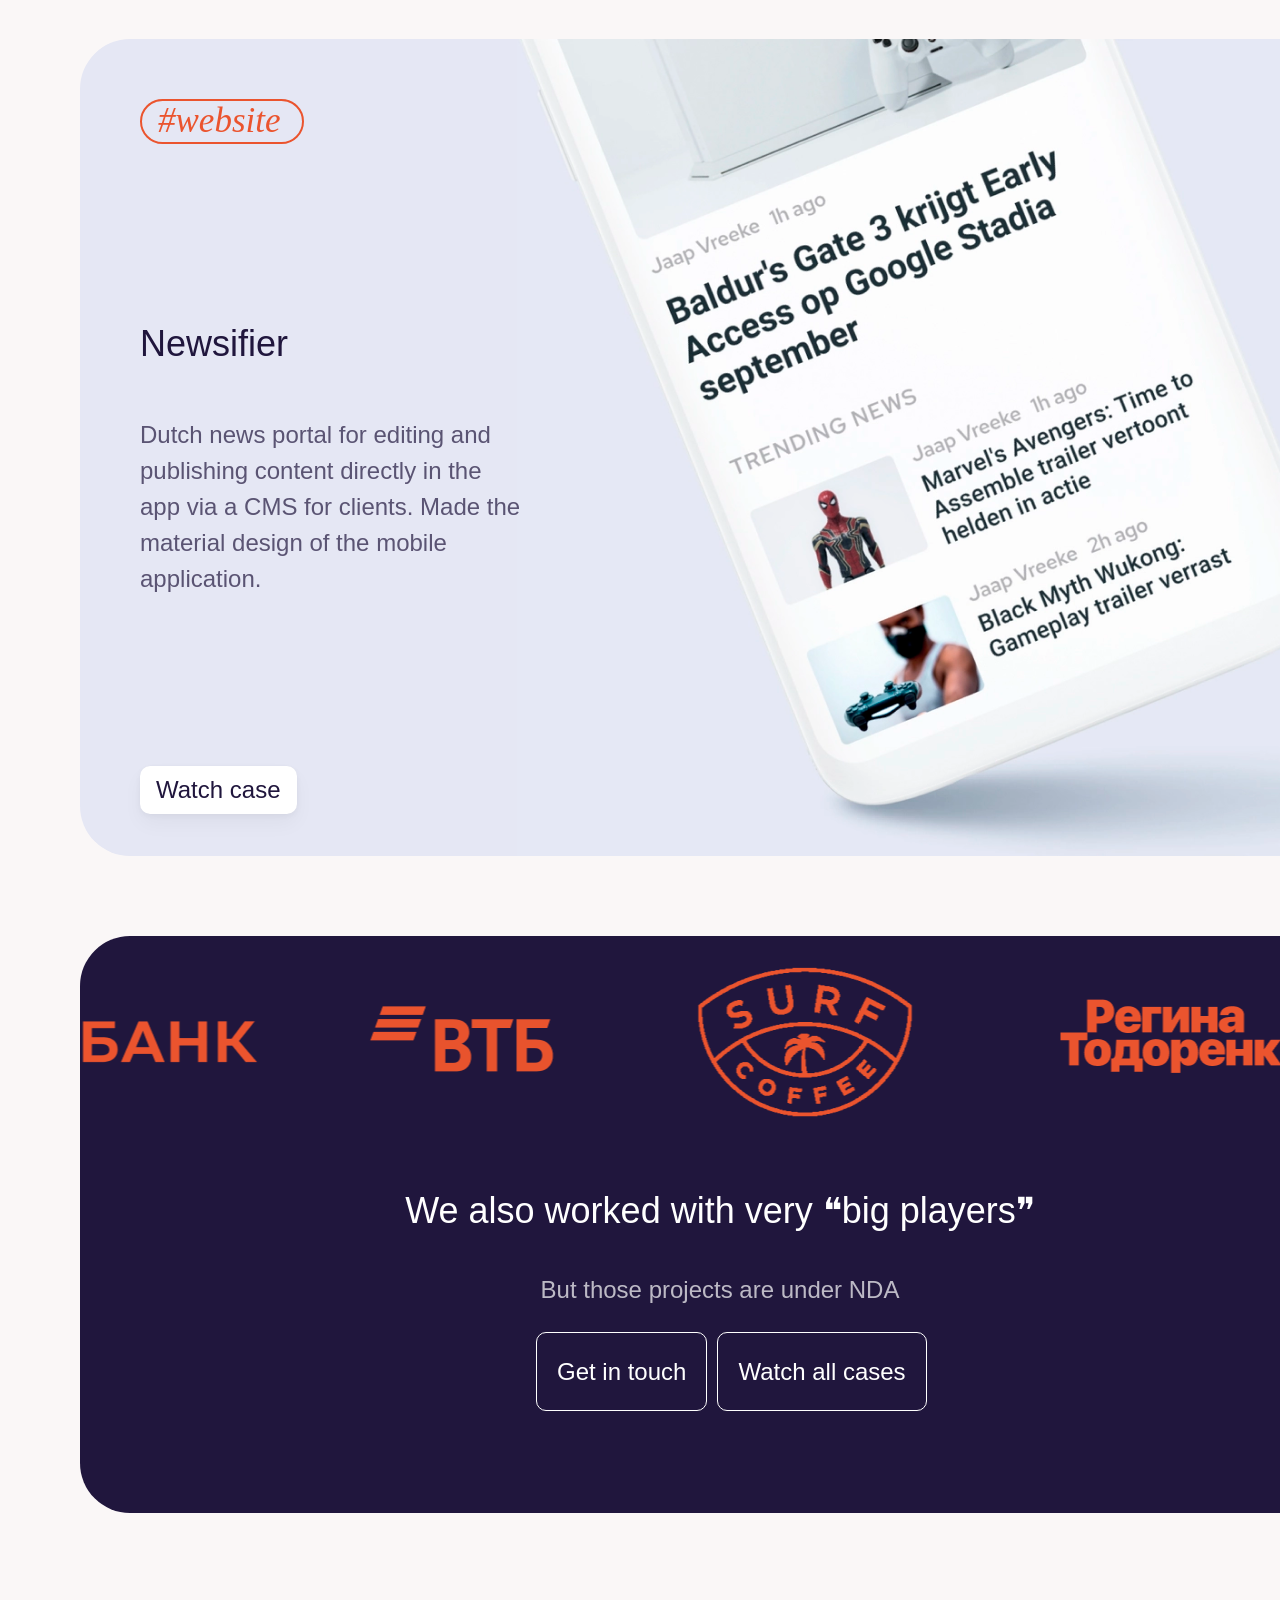
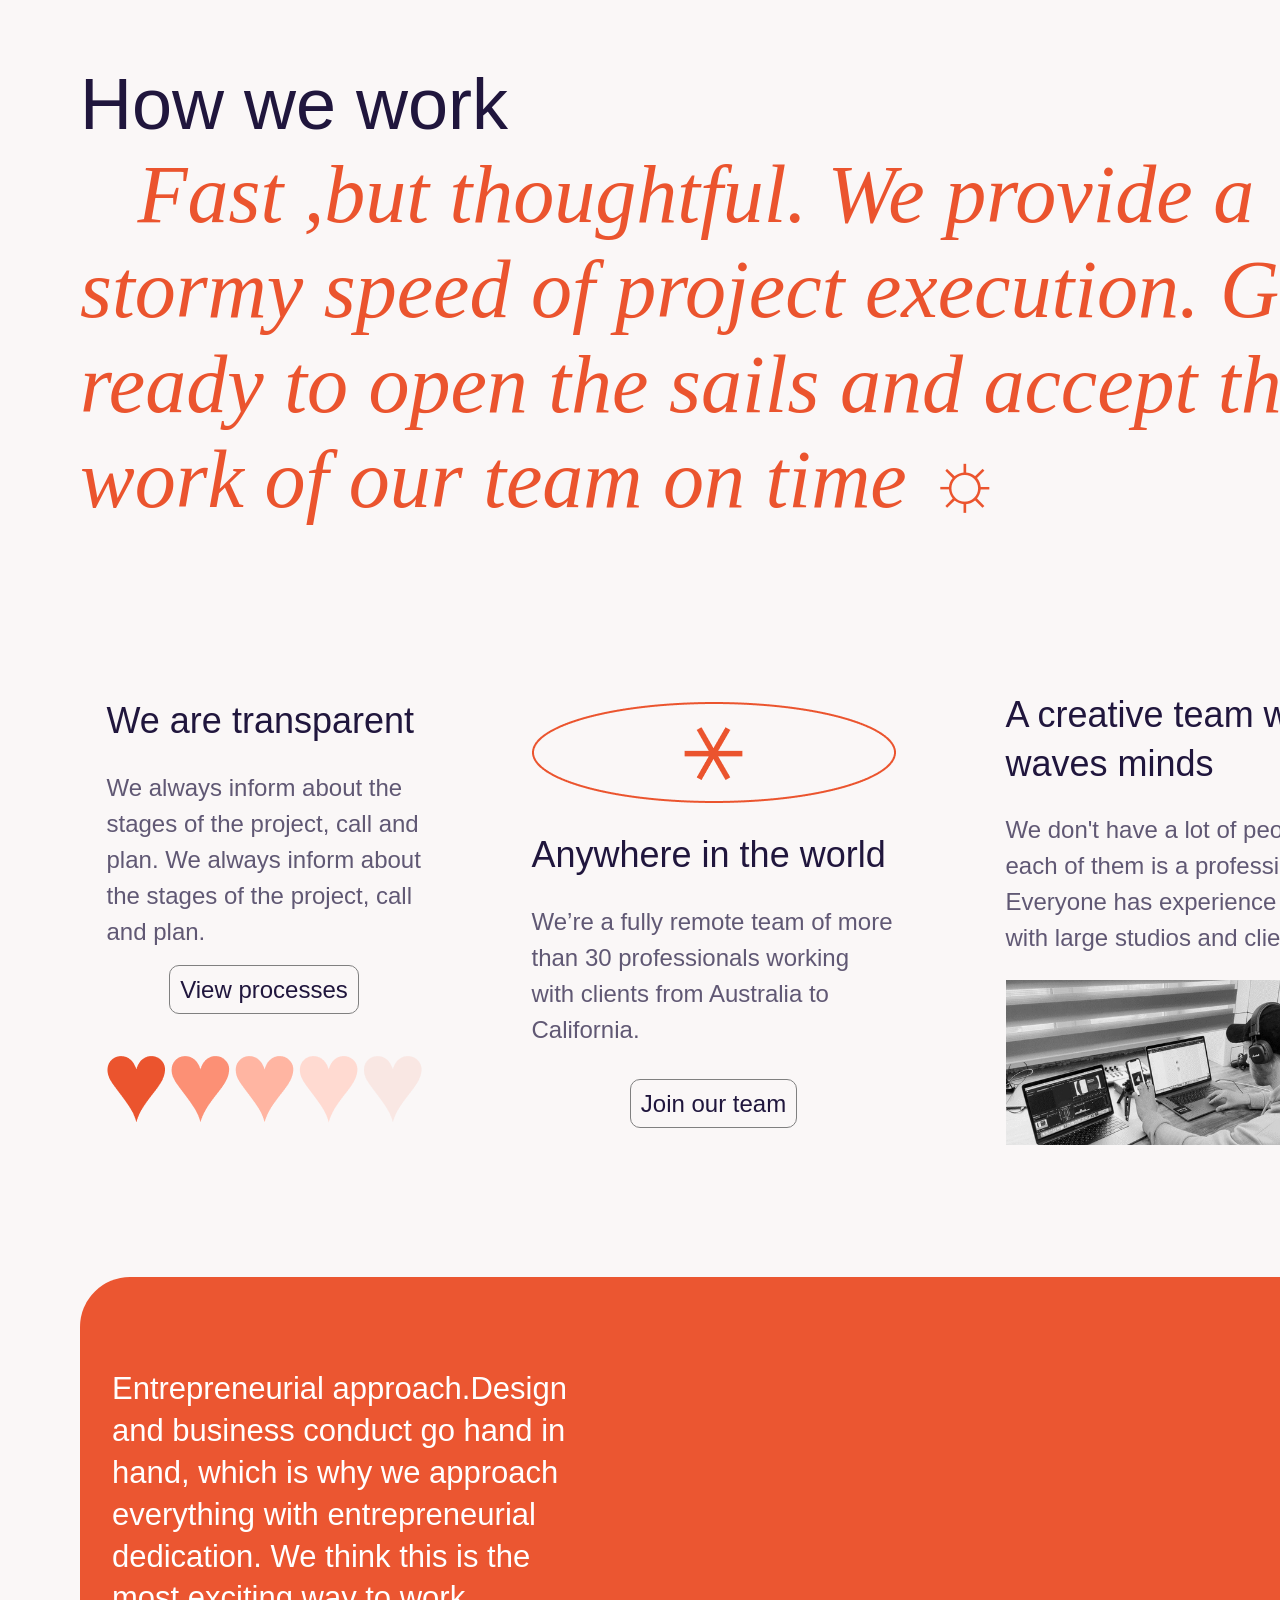
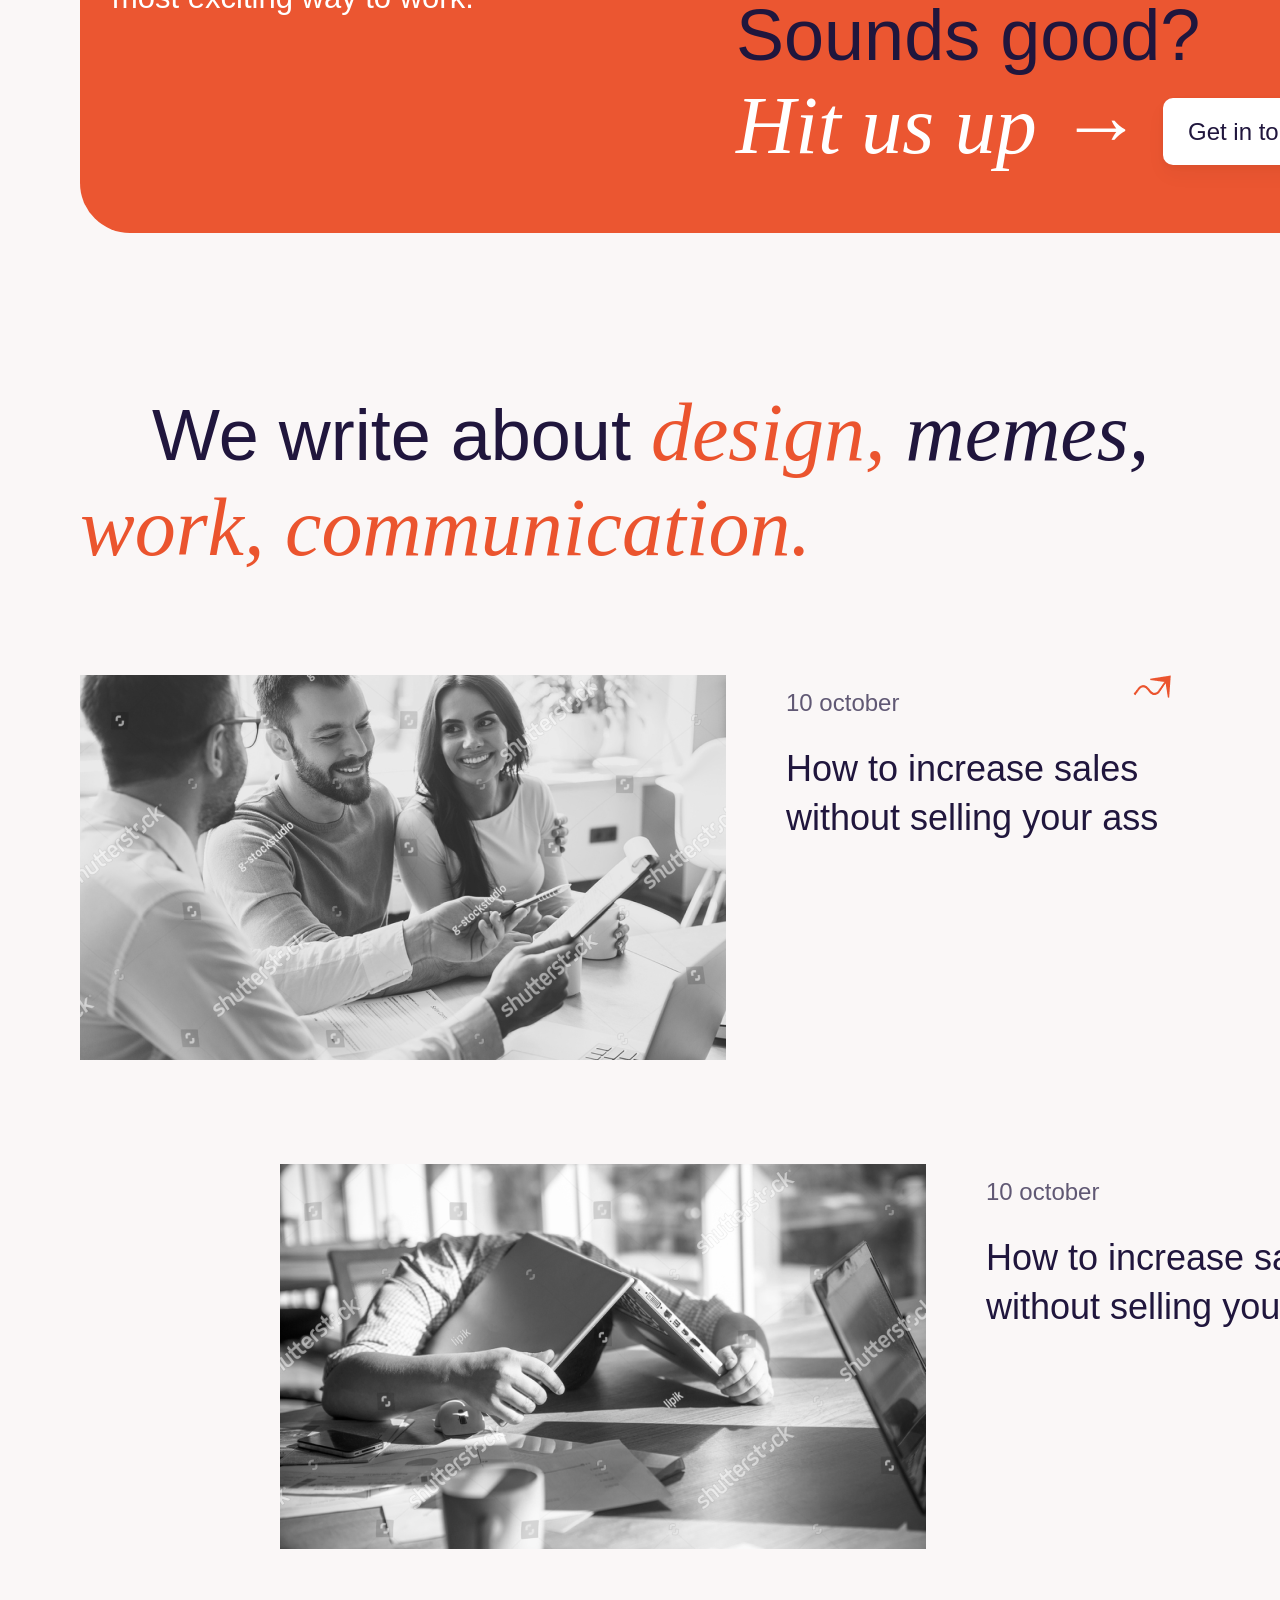
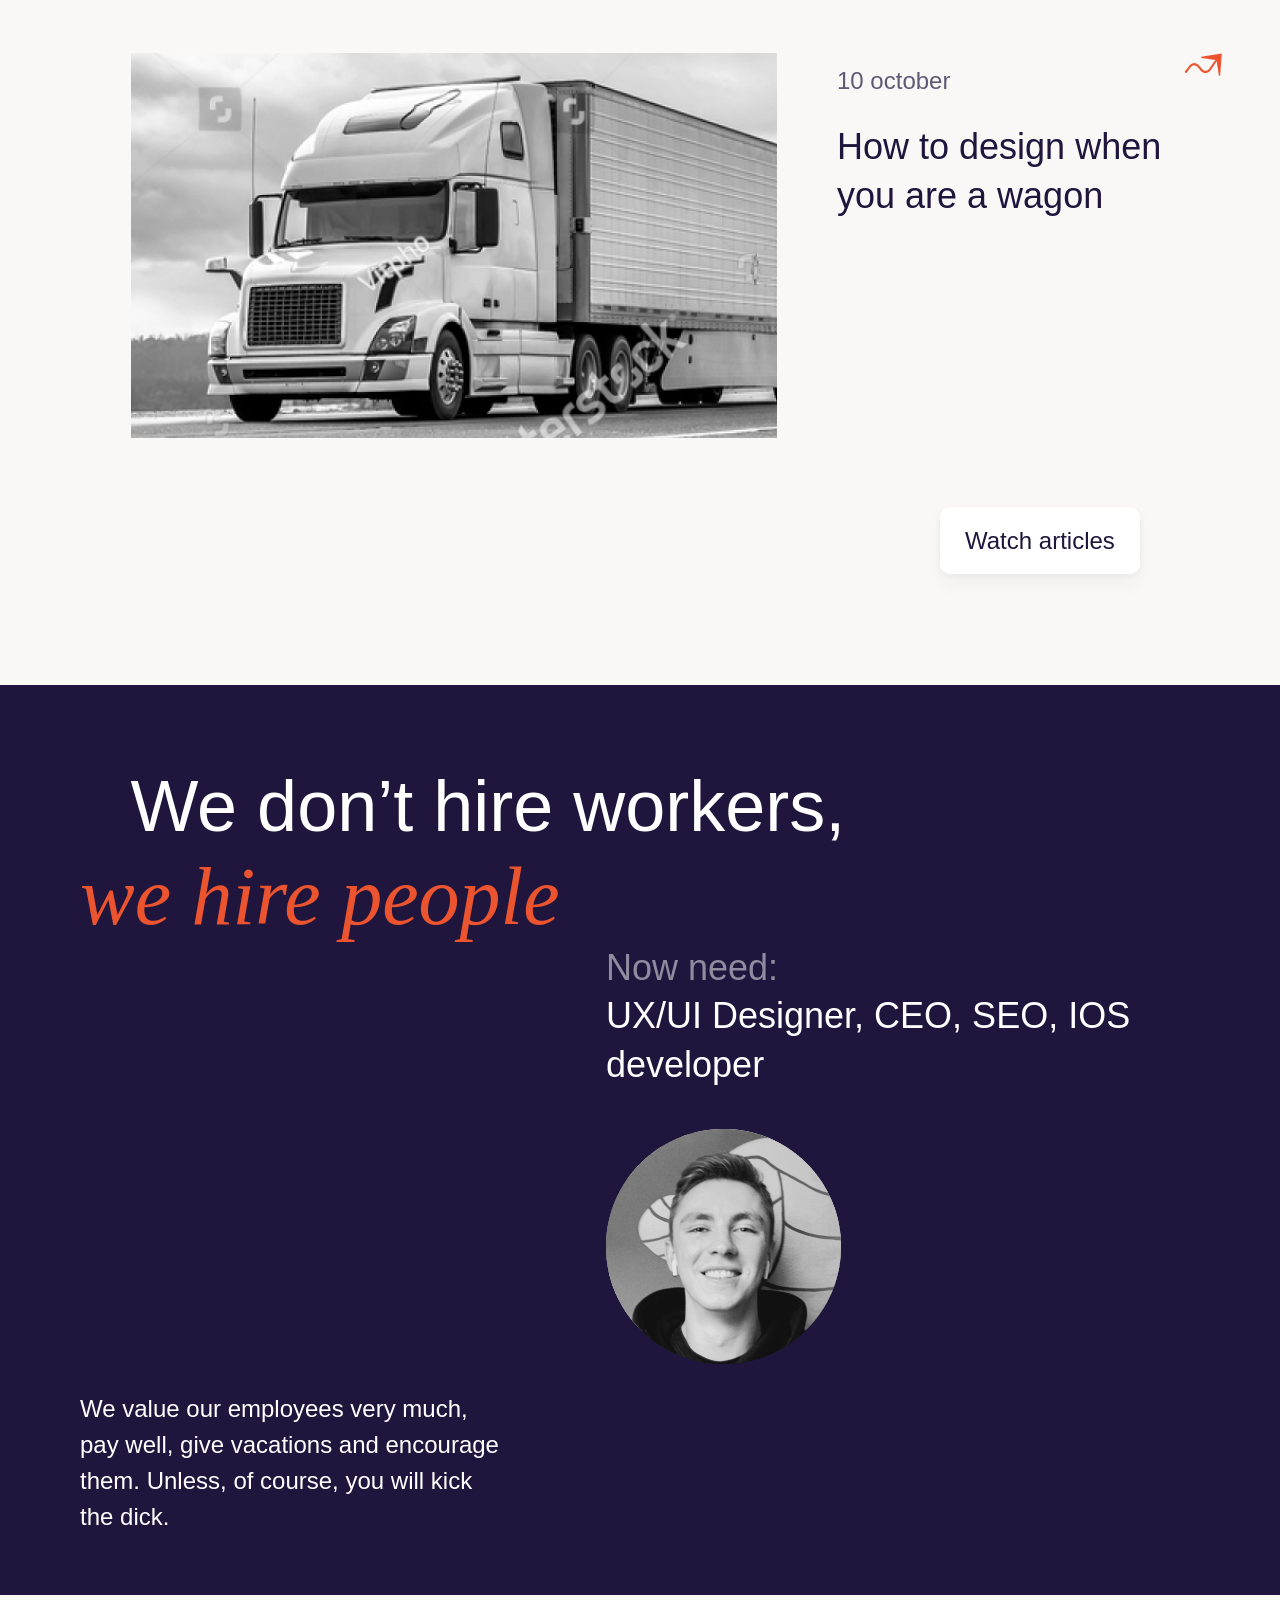
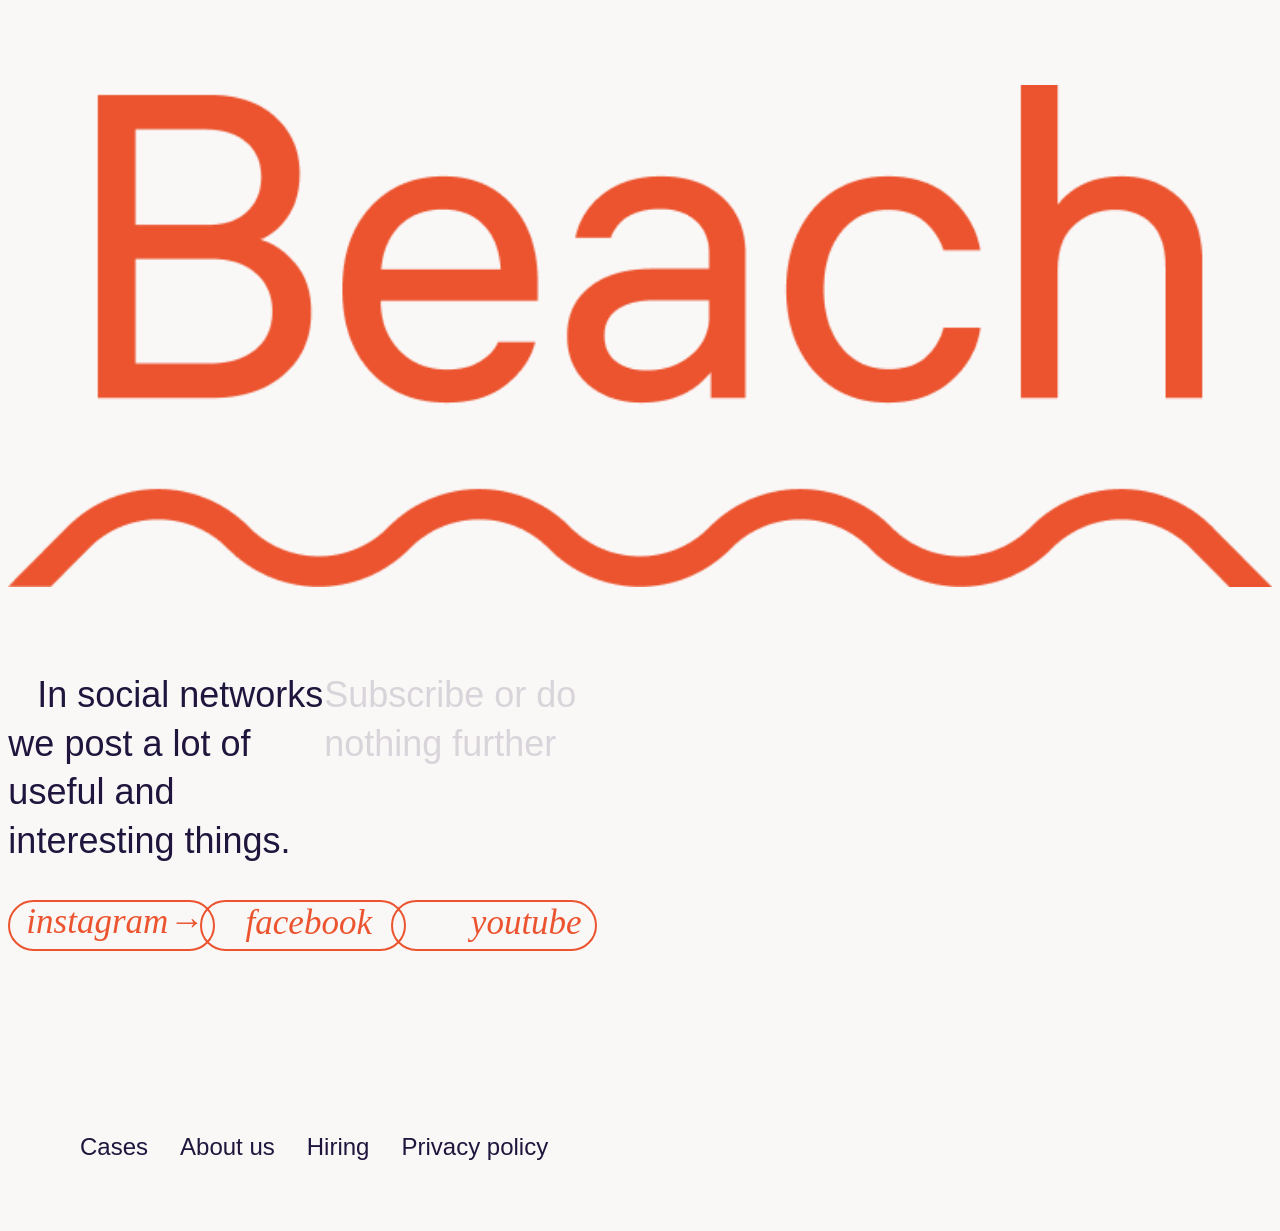
==== commit 28261533: "add 1440 1024" ====
--- a/index.html
+++ b/index.html
@@ -351,7 +351,7 @@
 					<img class="bottom_page_left_1" src="img/beachf.png" alt="">
 				</div>
 				<div class="bottom_page_right">
-					<div class="bottom_page_right">
+					<div class="bottom_page_rightl">
 					<p class="bottom_page_right_1">In social networks we post a lot of useful and interesting things.</p>
 					<p class="bottom_page_right_2">Subscribe or do nothing further</p>
 					</div>
--- a/style.css
+++ b/style.css
@@ -164,6 +164,7 @@
 }
 
 .page_one_btn2{
+	margin-right: 86px;
 	position: absolute;
 	display: flex;
 	width: 419px;
@@ -1531,6 +1532,7 @@
 
 
 .workers_team_2_5{
+	display: none;
 	position: relative;
 
 }
@@ -1610,6 +1612,12 @@
 .bottom_page_right{
 	width: 50%;
 }
+.bottom_page_rightl{
+	display: grid;
+	grid-template-columns: repeat(2, 1fr);
+	margin-top: 80px;
+	width: 100%;
+}
 
 .bottom_page_right_1{
 	text-indent: .8em;
@@ -1828,6 +1836,73 @@
 
 /*---------------------------MEDIA------------------------*/
 
+@media(max-width: 1440px){
+	.frame_1{
+		width: 1280px;
+	}
+	.frame_1_iphone{
+		overflow: hidden;
+		margin-top: 97px;
+		margin-left: 0;
+		height: 720px;
+	}
+	.frame_2{
+		width: 1280px;
+		overflow: hidden;
+	}
+	.frame_2_img_1{
+
+	}
+	.frame_3{
+		overflow: hidden;
+
+		width: 1280px;
+	}
+	.frame_3_img_1{
+
+	}
+	.frame_4_content_3_1{
+		margin-left: 456px;
+	}
+	.frame_4{
+		width: 1280px;
+	}
+	.frame_6{
+		margin-left: 0;
+	}
+	.frame_7{
+		width: 1280px;
+	}
+	.frame_7_1{
+		padding: 60px 0 0 32px;
+	}
+	.frame_8{
+		width: 1280px;
+	}
+	.frame_8_2{
+		margin-left: 0;
+	}
+	.frame_8_3{
+		margin-left: 200px;
+	}
+	.frame_8_4{
+		margin-left: 51px;
+	}
+	.workers_team_2_4{
+		display: none;
+	}
+	.bottom_page_left_1{
+		height: 502px;
+	}
+	.bottom_page_main{
+		display: grid;
+		grid-template-columns: repeat(1, 1fr);
+		justify-content: center;
+	}
+	.footer_4{
+		margin-left: 32px;
+	}
+}
 
 @media (max-width: 1024px) {
   /*Page One*/
@@ -1856,7 +1931,7 @@
 		color: #FFFFFF;
 	}
 	.page_one_btn2{
-		margin-bottom: -210px;
+		margin-bottom: 100px;
 
 		margin-right: 60px;
 	}
@@ -1880,10 +1955,10 @@
 		
 	}
 	.content_info{
-
+		align-items: center;
 	}
 	.content_btn{
-		margin-top: 125px;
+
 	}
 	.content_btn1{
 
@@ -1896,6 +1971,8 @@
 	.content_btn_text2{
 	}
 	.content_info_exp{
+		margin-top: 50px;
+		position: relative;
 		text-align: inherit ;
 		margin: 0px 25px 0px;
 		width: 516px;
@@ -2090,7 +2167,7 @@
 	}
 	.frame_3_img_1{
 
-		
+		border-radius: 50px;
 		height: 513px;
 	}
 		
@@ -2208,6 +2285,7 @@
 	/*Frame 6*/
 
 	.frame_6{
+		width: auto;
 		margin: 88px 0px 80px 0px;
 		justify-content: normal;
 		
@@ -2341,6 +2419,7 @@
 		width: 275px;
 	}
 	.frame_6_3_1_1{
+		width: 276px;
 		font-family: Arial;
 		font-style: normal;
 		font-weight: normal;
@@ -2446,6 +2525,7 @@
 
 	/*People*/
 	.people{
+		height: 1240px;
 		padding-top: 250px;
 	}
 	.frame_8{
@@ -2736,7 +2816,11 @@
 		height: 359px;
 	}
 	.bottom_page_right{
-		display: flex;
+		width: 100%;
+	}
+	.bottom_page_rightl{
+		display: grid;
+		grid-template-columns: repeat(2, 1fr);
 		margin-top: 80px;
 		width: 100%;
 	}
@@ -2765,7 +2849,8 @@
 		opacity: 0.15;
 	}
 	.bottom_page_right_3{
-
+		display: flex;
+		margin: 25px 0 0 0 ;
 	}
 	.bottom_page_right_3_1{
 
@@ -2786,15 +2871,29 @@
 		font-size: 28px;
 	}
 	.footer{
-
+		display: grid;
+		grid-template-columns: repeat(4, 1fr);
+	}
+	.footer_1{
+		text-align: center;
+
+		margin: 0 0;
+	}
+	.footer_2{
+		text-align: center;
+
+		margin: 0 0;
+	}
+	.footer_3{
+		text-align: center;
+
+		margin: 0 0;
 	}
 	.footer_4{
-		margin-left: 0px;
-	}
-
-
-
-
+		text-align: center;
+
+		margin: 0 0;
+	}
 
 }
 
